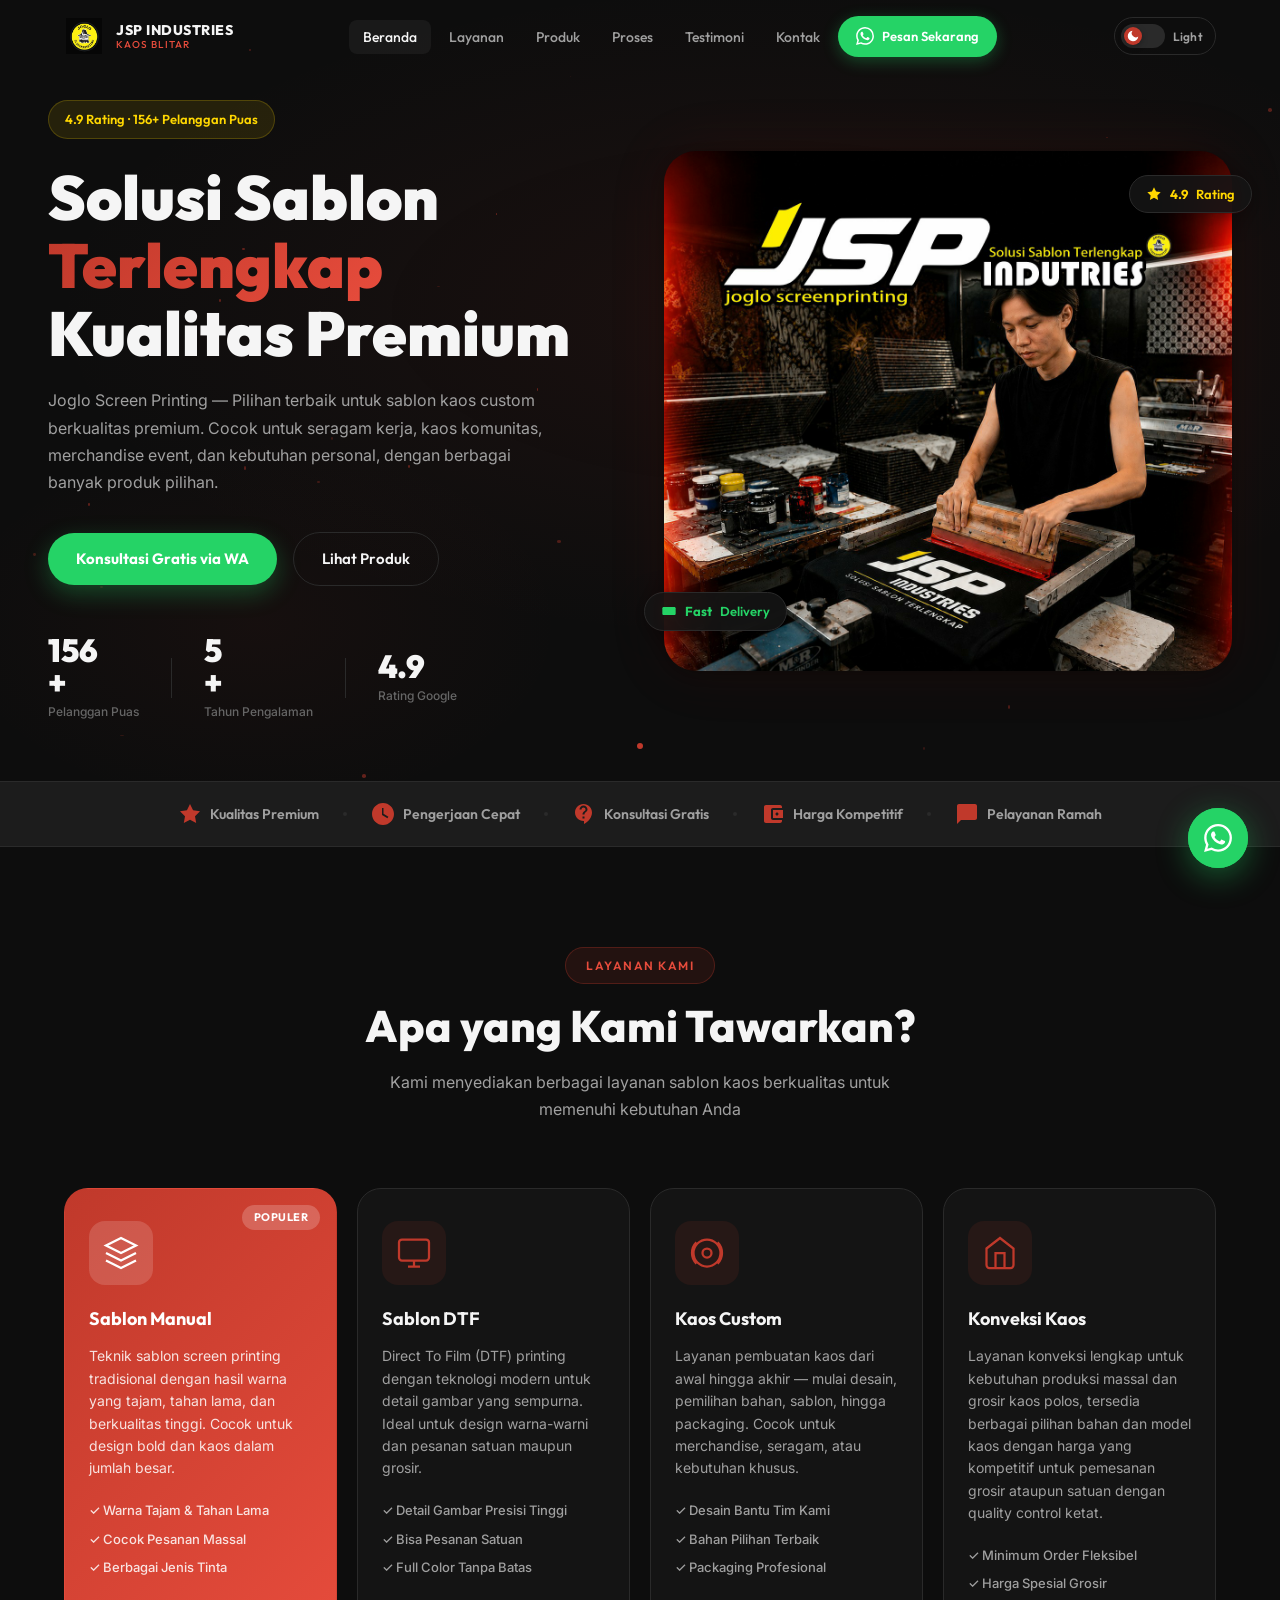
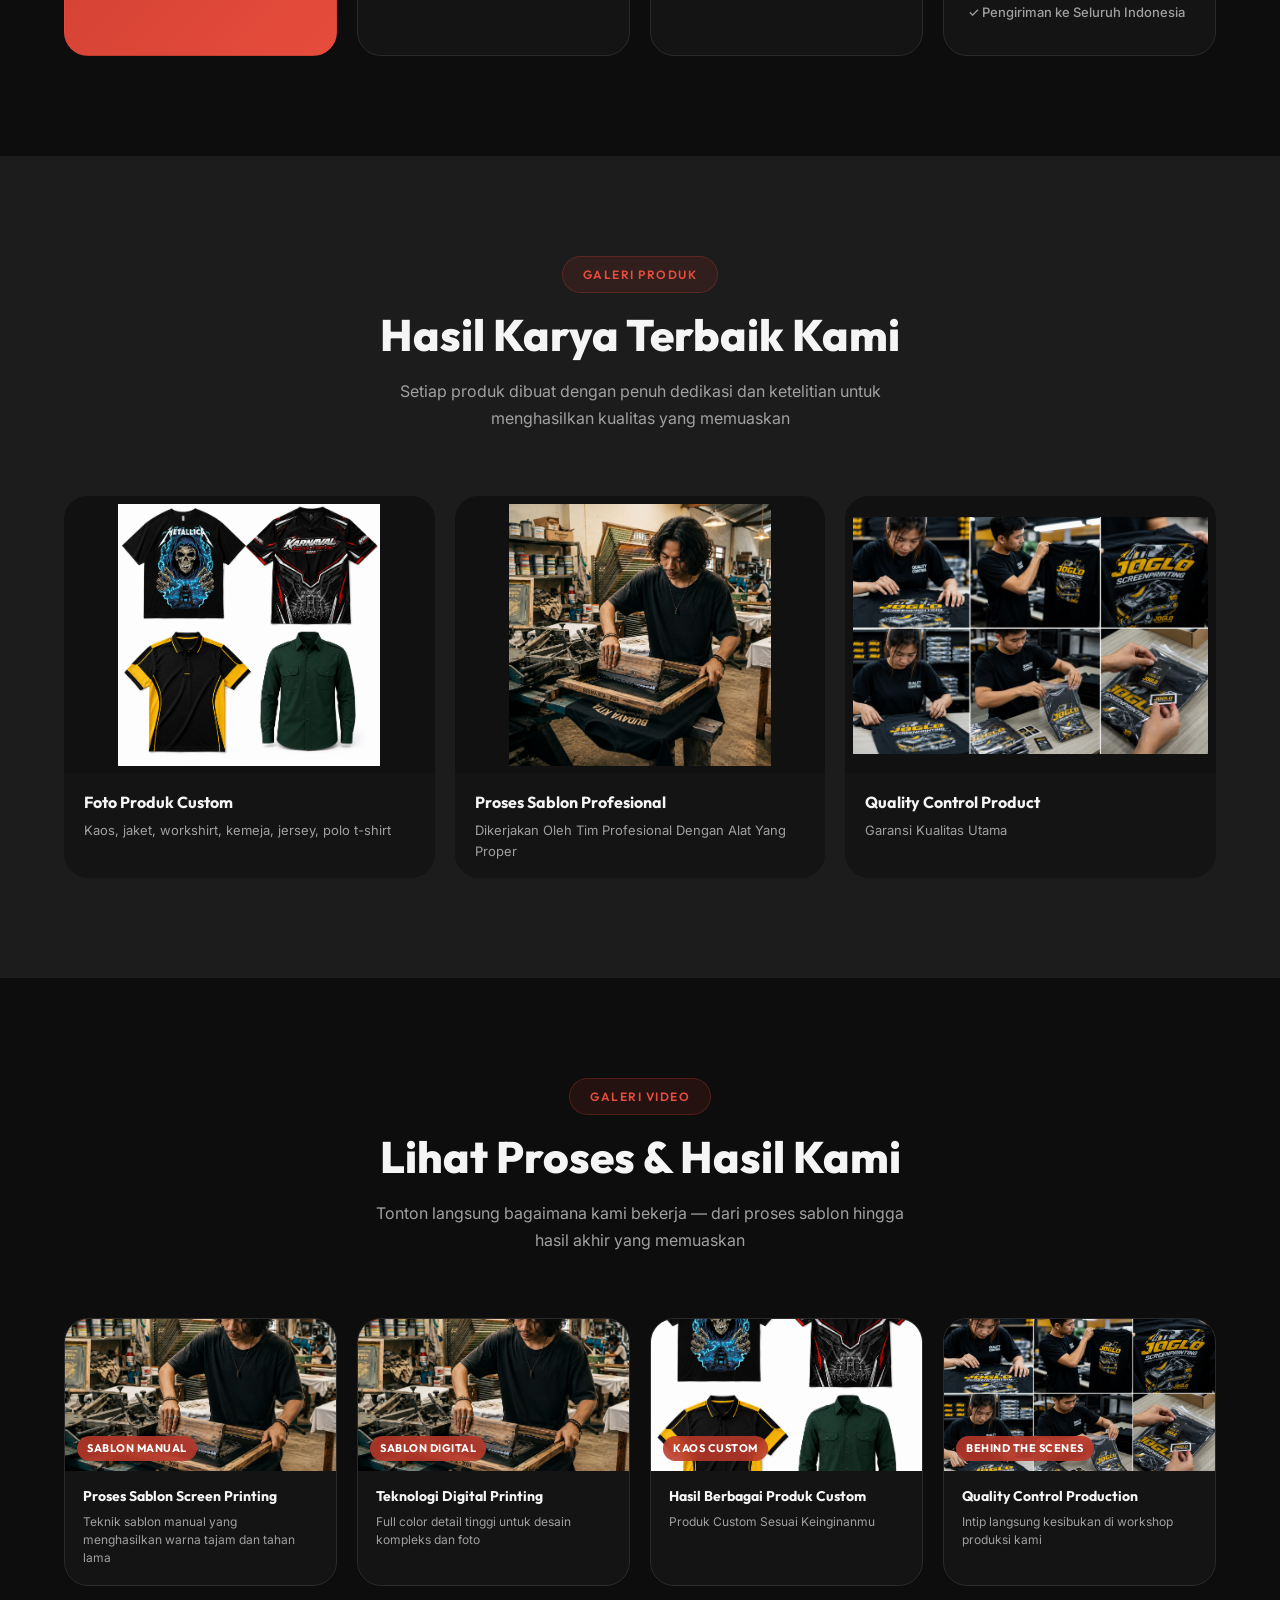
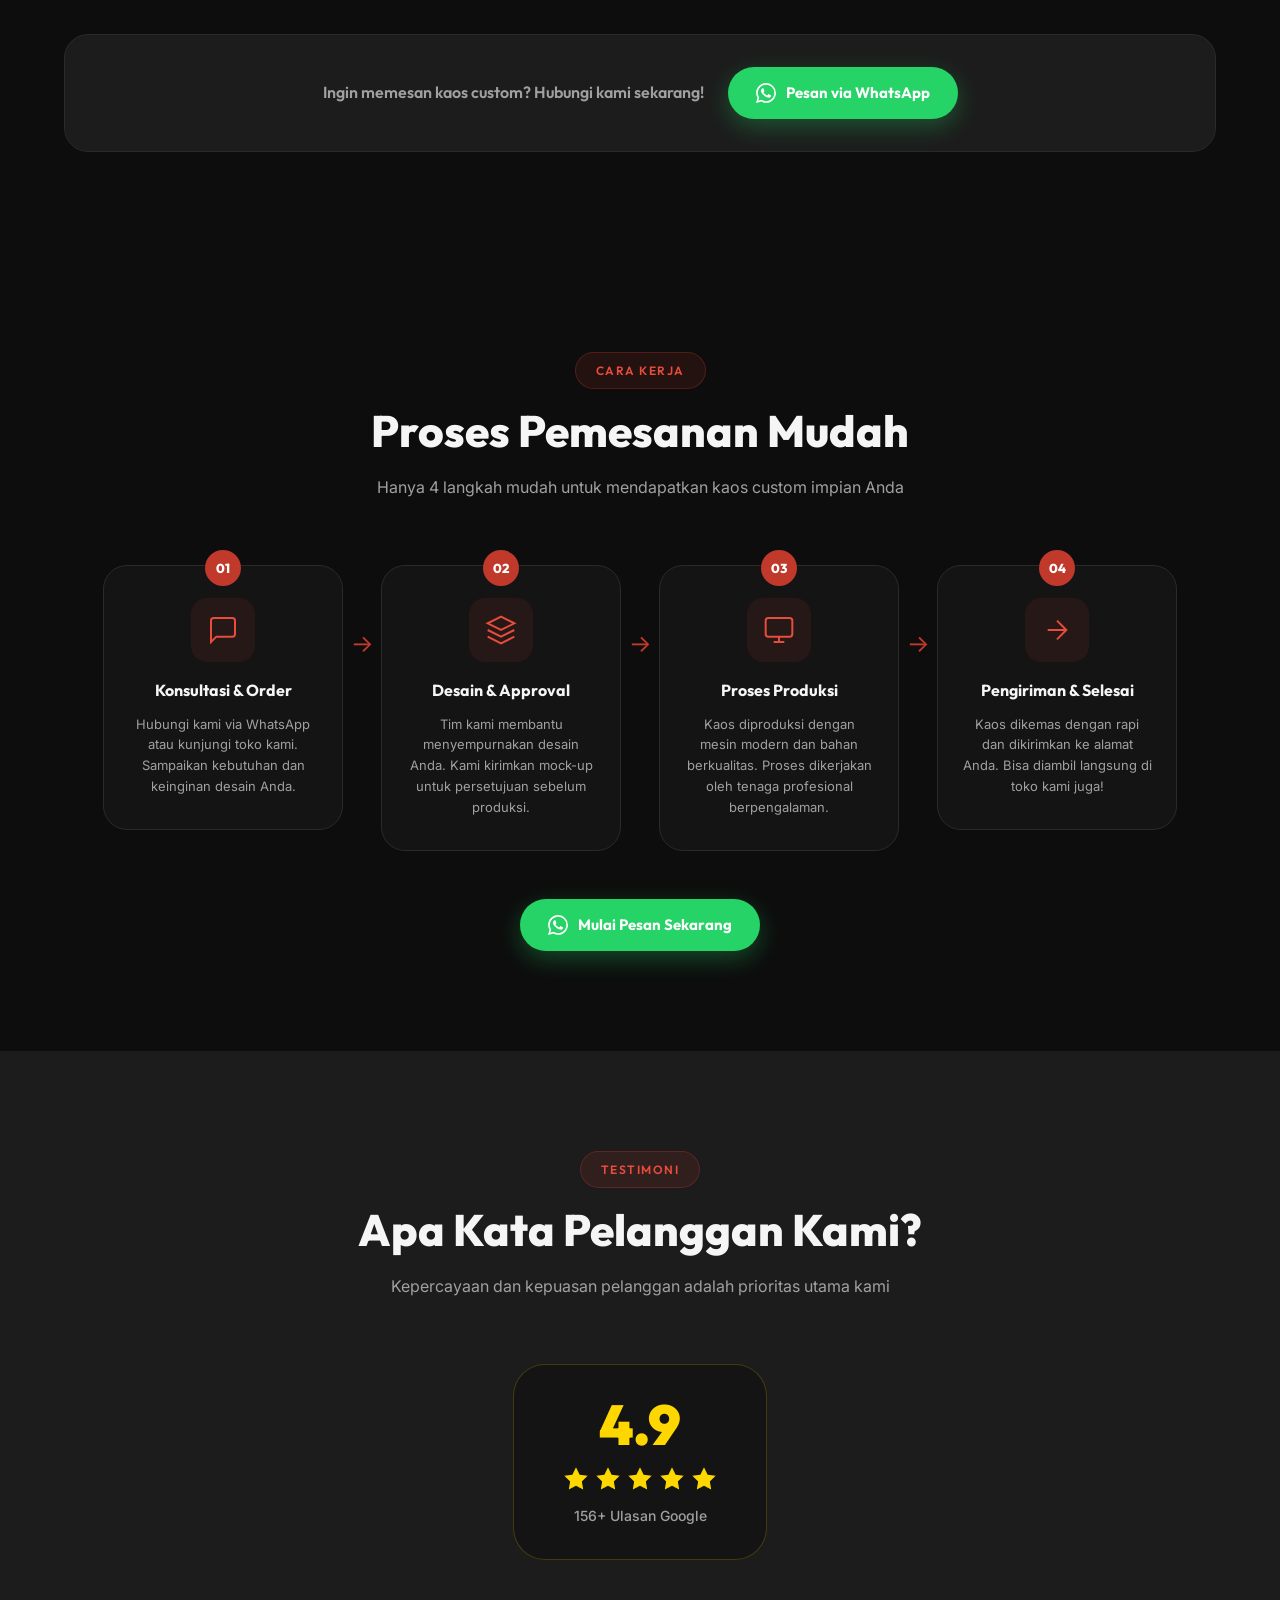
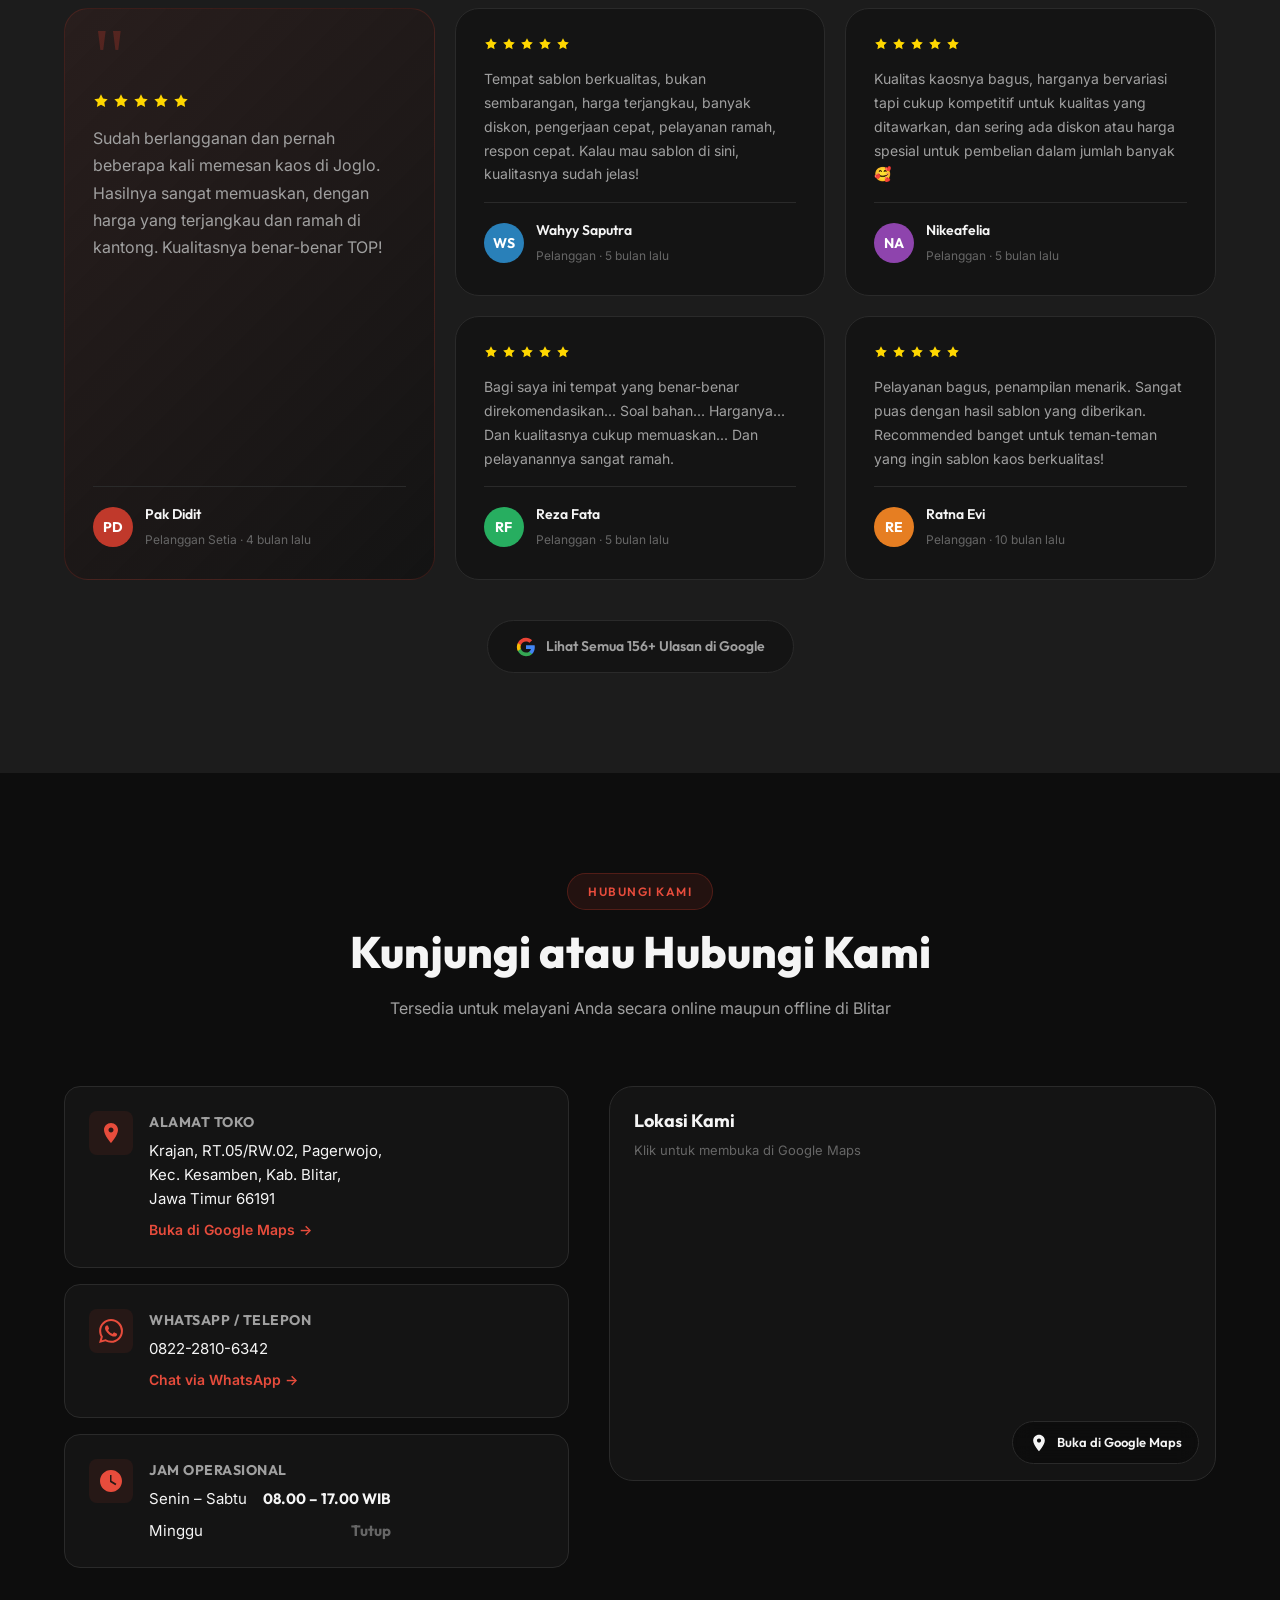
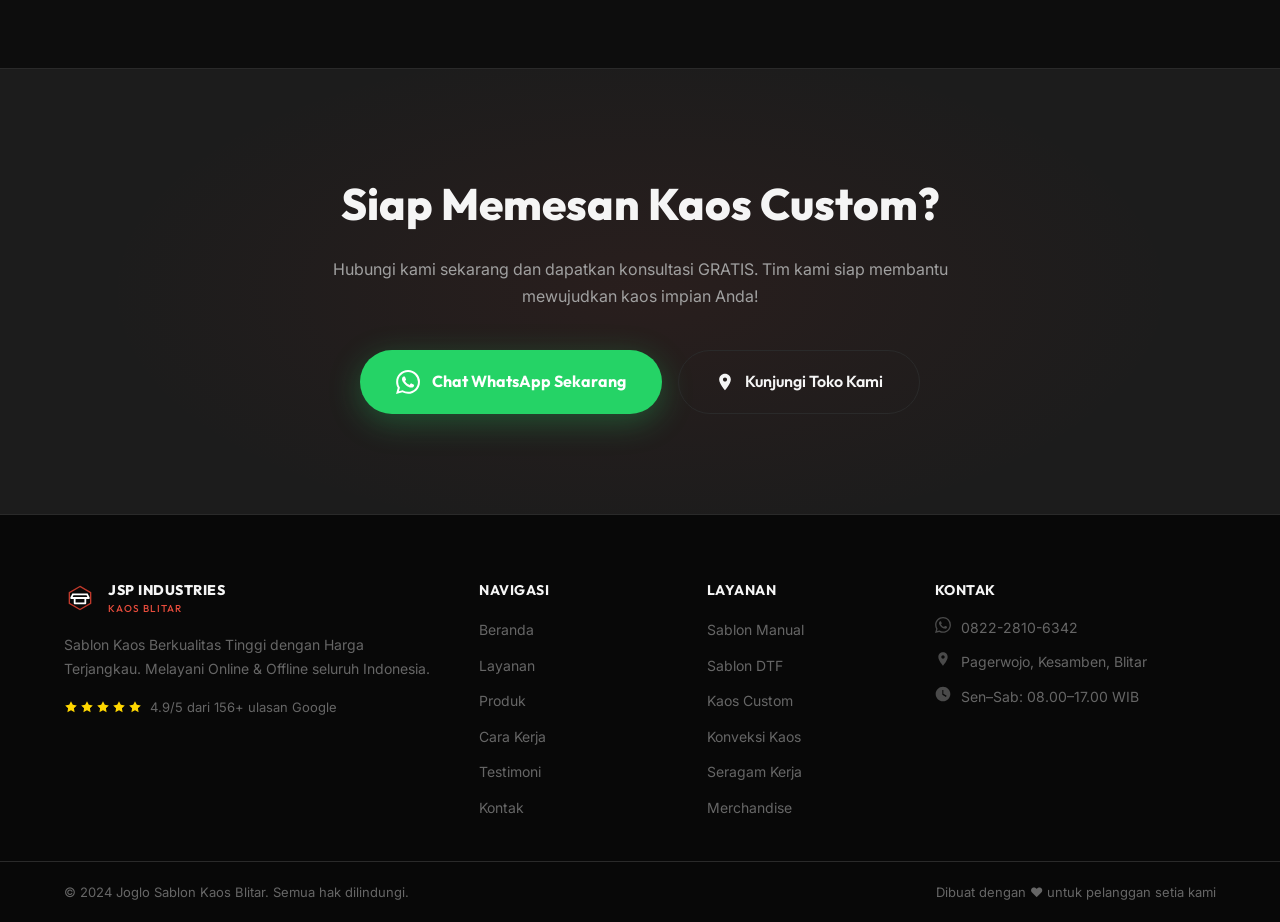
==== index.html @ 5a3a76dc "Add files via upload" ====
<!DOCTYPE html>
<html lang="id">
<head>
  <meta charset="UTF-8" />
  <meta name="viewport" content="width=device-width, initial-scale=1.0" />
  <meta name="description" content="Joglo Sablon Kaos Blitar - Jasa sablon kaos berkualitas tinggi dengan harga terjangkau. Melayani pemesanan online dan offline. Rating 4.9/5 dari 156+ pelanggan puas." />
  <meta name="keywords" content="sablon kaos blitar, kaos custom blitar, sablon blitar, joglo sablon, kaos satuan blitar, sablon murah blitar" />
  <meta property="og:title" content="Joglo Sablon Kaos Blitar - Sablon Berkualitas, Harga Terjangkau" />
  <meta property="og:description" content="Jasa sablon kaos terpercaya di Blitar. Kualitas TOP, harga kompetitif, pengerjaan cepat, pelayanan ramah." />
  <meta property="og:type" content="website" />
  <title>Joglo Sablon Kaos Blitar | Sablon Berkualitas, Harga Terjangkau</title>
  <link rel="preconnect" href="https://fonts.googleapis.com" />
  <link rel="preconnect" href="https://fonts.gstatic.com" crossorigin />
  <link href="https://fonts.googleapis.com/css2?family=Outfit:wght@300;400;500;600;700;800;900&family=Inter:wght@300;400;500;600&display=swap" rel="stylesheet" />
  <link rel="stylesheet" href="style.css" />
  <script>
    // Anti-flash: apply saved theme before render
    (function(){
      var t = localStorage.getItem('joglo-theme') || 'dark';
      document.documentElement.setAttribute('data-theme', t);
    })();
  </script>
</head>
<body>

  <!-- ===== NAVBAR ===== -->
  <nav class="navbar" id="navbar">
    <div class="nav-container">
      <a href="#home" class="nav-logo" id="nav-logo-link">
        <div class="logo-icon">
          <svg width="36" height="36" viewBox="0 0 36 36" fill="none" xmlns="http://www.w3.org/2000/svg">
            <path d="M18 2L32 10V26L18 34L4 26V10L18 2Z" fill="#C0392B" opacity="0.15"/>
            <path d="M18 5L30 12V24L18 31L6 24V12L18 5Z" stroke="#C0392B" stroke-width="1.5" fill="none"/>
            <path d="M10 14H26M10 14L8 18H28L26 14M12 18V24H24V18" stroke="#ffffff" stroke-width="2" stroke-linecap="round" stroke-linejoin="round"/>
          </svg>
        </div>
        <div class="logo-text">
          <span class="logo-main">JOGLO SABLON</span>
          <span class="logo-sub">KAOS BLITAR</span>
        </div>
      </a>

      <ul class="nav-links" id="nav-links">
        <li><a href="#home" class="nav-link active">Beranda</a></li>
        <li><a href="#layanan" class="nav-link">Layanan</a></li>
        <li><a href="#produk" class="nav-link">Produk</a></li>
        <li><a href="#proses" class="nav-link">Proses</a></li>
        <li><a href="#testimoni" class="nav-link">Testimoni</a></li>
        <li><a href="#kontak" class="nav-link">Kontak</a></li>
        <li>
          <a href="https://wa.me/6282228106342?text=Halo%20Joglo%20Sablon,%20saya%20ingin%20memesan%20kaos%20custom" 
             class="btn-wa-nav" 
             target="_blank" 
             rel="noopener"
             id="btn-pesan-nav">
            <svg width="18" height="18" viewBox="0 0 24 24" fill="currentColor"><path d="M17.472 14.382c-.297-.149-1.758-.867-2.03-.967-.273-.099-.471-.148-.67.15-.197.297-.767.966-.94 1.164-.173.199-.347.223-.644.075-.297-.15-1.255-.463-2.39-1.475-.883-.788-1.48-1.761-1.653-2.059-.173-.297-.018-.458.13-.606.134-.133.298-.347.446-.52.149-.174.198-.298.298-.497.099-.198.05-.371-.025-.52-.075-.149-.669-1.612-.916-2.207-.242-.579-.487-.5-.669-.51-.173-.008-.371-.01-.57-.01-.198 0-.52.074-.792.372-.272.297-1.04 1.016-1.04 2.479 0 1.462 1.065 2.875 1.213 3.074.149.198 2.096 3.2 5.077 4.487.709.306 1.262.489 1.694.625.712.227 1.36.195 1.871.118.571-.085 1.758-.719 2.006-1.413.248-.694.248-1.289.173-1.413-.074-.124-.272-.198-.57-.347m-5.421 7.403h-.004a9.87 9.87 0 01-5.031-1.378l-.361-.214-3.741.982.998-3.648-.235-.374a9.86 9.86 0 01-1.51-5.26c.001-5.45 4.436-9.884 9.888-9.884 2.64 0 5.122 1.03 6.988 2.898a9.825 9.825 0 012.893 6.994c-.003 5.45-4.437 9.884-9.885 9.884m8.413-18.297A11.815 11.815 0 0012.05 0C5.495 0 .16 5.335.157 11.892c0 2.096.547 4.142 1.588 5.945L.057 24l6.305-1.654a11.882 11.882 0 005.683 1.448h.005c6.554 0 11.89-5.335 11.893-11.893a11.821 11.821 0 00-3.48-8.413z"/></svg>
            Pesan Sekarang
          </a>
        </li>
      </ul>

      <!-- Theme Toggle -->
      <button class="theme-toggle" id="theme-toggle" aria-label="Toggle theme" title="Ganti tampilan">
        <span class="theme-toggle-track">
          <span class="theme-toggle-thumb">
            <!-- Moon icon (night) -->
            <svg class="icon-moon" width="14" height="14" viewBox="0 0 24 24" fill="currentColor">
              <path d="M21 12.79A9 9 0 1 1 11.21 3 7 7 0 0 0 21 12.79z"/>
            </svg>
            <!-- Sun icon (light) -->
            <svg class="icon-sun" width="14" height="14" viewBox="0 0 24 24" fill="currentColor">
              <circle cx="12" cy="12" r="5"/>
              <line x1="12" y1="1" x2="12" y2="3" stroke="currentColor" stroke-width="2" stroke-linecap="round"/>
              <line x1="12" y1="21" x2="12" y2="23" stroke="currentColor" stroke-width="2" stroke-linecap="round"/>
              <line x1="4.22" y1="4.22" x2="5.64" y2="5.64" stroke="currentColor" stroke-width="2" stroke-linecap="round"/>
              <line x1="18.36" y1="18.36" x2="19.78" y2="19.78" stroke="currentColor" stroke-width="2" stroke-linecap="round"/>
              <line x1="1" y1="12" x2="3" y2="12" stroke="currentColor" stroke-width="2" stroke-linecap="round"/>
              <line x1="21" y1="12" x2="23" y2="12" stroke="currentColor" stroke-width="2" stroke-linecap="round"/>
              <line x1="4.22" y1="19.78" x2="5.64" y2="18.36" stroke="currentColor" stroke-width="2" stroke-linecap="round"/>
              <line x1="18.36" y1="5.64" x2="19.78" y2="4.22" stroke="currentColor" stroke-width="2" stroke-linecap="round"/>
            </svg>
          </span>
        </span>
        <span class="theme-toggle-label" id="theme-label">Light</span>
      </button>

      <button class="hamburger" id="hamburger" aria-label="Toggle menu">
        <span></span><span></span><span></span>
      </button>
    </div>
  </nav>

  <!-- ===== HERO SECTION ===== -->
  <section class="hero" id="home">
    <div class="hero-bg">
      <div class="hero-gradient"></div>
      <div class="hero-particles" id="particles"></div>
    </div>
    <div class="hero-content">
      <div class="hero-badge">
        <svg width="14" height="14" viewBox="0 0 24 24" fill="#FFD700"><path d="M12 2l3.09 6.26L22 9.27l-5 4.87 1.18 6.88L12 17.77l-6.18 3.25L7 14.14 2 9.27l6.91-1.01L12 2z"/></svg>
        4.9 Rating · 156+ Pelanggan Puas
      </div>
      <h1 class="hero-title">
        Sablon Kaos<br/>
        <span class="hero-title-accent">Berkualitas Tinggi</span><br/>
        Harga Terjangkau
      </h1>
      <p class="hero-desc">
        Joglo Sablon Kaos Blitar — Pilihan terbaik untuk sablon kaos custom berkualitas premium. 
        Cocok untuk seragam kerja, kaos komunitas, merchandise event, dan kebutuhan personal.
      </p>
      <div class="hero-cta">
        <a href="https://wa.me/6282228106342?text=Halo%20Joglo%20Sablon,%20saya%20ingin%20konsultasi%20dan%20memesan%20kaos%20custom" 
           class="btn-primary" 
           target="_blank" 
           rel="noopener"
           id="btn-hero-wa">
          <svg width="22" height="22" viewBox="0 0 24 24" fill="currentColor"><path d="M17.472 14.382c-.297-.149-1.758-.867-2.03-.967-.273-.099-.471-.148-.67.15-.197.297-.767.966-.94 1.164-.173.199-.347.223-.644.075-.297-.15-1.255-.463-2.39-1.475-.883-.788-1.48-1.761-1.653-2.059-.173-.297-.018-.458.13-.606.134-.133.298-.347.446-.52.149-.174.198-.298.298-.497.099-.198.05-.371-.025-.52-.075-.149-.669-1.612-.916-2.207-.242-.579-.487-.5-.669-.51-.173-.008-.371-.01-.57-.01-.198 0-.52.074-.792.372-.272.297-1.04 1.016-1.04 2.479 0 1.462 1.065 2.875 1.213 3.074.149.198 2.096 3.2 5.077 4.487.709.306 1.262.489 1.694.625.712.227 1.36.195 1.871.118.571-.085 1.758-.719 2.006-1.413.248-.694.248-1.289.173-1.413-.074-.124-.272-.198-.57-.347m-5.421 7.403h-.004a9.87 9.87 0 01-5.031-1.378l-.361-.214-3.741.982.998-3.648-.235-.374a9.86 9.86 0 01-1.51-5.26c.001-5.45 4.436-9.884 9.888-9.884 2.64 0 5.122 1.03 6.988 2.898a9.825 9.825 0 012.893 6.994c-.003 5.45-4.437 9.884-9.885 9.884m8.413-18.297A11.815 11.815 0 0012.05 0C5.495 0 .16 5.335.157 11.892c0 2.096.547 4.142 1.588 5.945L.057 24l6.305-1.654a11.882 11.882 0 005.683 1.448h.005c6.554 0 11.89-5.335 11.893-11.893a11.821 11.821 0 00-3.48-8.413z"/></svg>
          Konsultasi Gratis via WA
        </a>
        <a href="#produk" class="btn-outline" id="btn-hero-lihat">
          Lihat Produk
          <svg width="18" height="18" viewBox="0 0 24 24" fill="none" stroke="currentColor" stroke-width="2"><path d="M5 12h14M12 5l7 7-7 7"/></svg>
        </a>
      </div>
      <div class="hero-stats">
        <div class="stat-item">
          <span class="stat-number" data-target="156">0</span><span class="stat-number">+</span>
          <span class="stat-label">Pelanggan Puas</span>
        </div>
        <div class="stat-divider"></div>
        <div class="stat-item">
          <span class="stat-number" data-target="5">0</span><span class="stat-number">+</span>
          <span class="stat-label">Tahun Pengalaman</span>
        </div>
        <div class="stat-divider"></div>
        <div class="stat-item">
          <span class="stat-number">4.9</span>
          <span class="stat-label">Rating Google</span>
        </div>
      </div>
    </div>
    <div class="hero-image-wrap">
      <div class="hero-image-glow"></div>
      <img src="images/hero_banner.png" alt="Joglo Sablon Kaos Blitar - Sablon Berkualitas" class="hero-img" loading="eager" />
      <div class="hero-badge-float badge-float-1">
        <svg width="16" height="16" fill="#FFD700" viewBox="0 0 24 24"><path d="M12 2l3.09 6.26L22 9.27l-5 4.87 1.18 6.88L12 17.77l-6.18 3.25L7 14.14 2 9.27l6.91-1.01L12 2z"/></svg>
        <strong>4.9</strong> Rating
      </div>
      <div class="hero-badge-float badge-float-2">
        <svg width="16" height="16" fill="#25D366" viewBox="0 0 24 24"><path d="M20 6H4c-1.1 0-2 .9-2 2v8c0 1.1.9 2 2 2h16c1.1 0 2-.9 2-2V8c0-1.1-.9-2-2-2z"/></svg>
        <strong>Fast</strong> Delivery
      </div>
    </div>
    <div class="hero-scroll-indicator">
      <div class="scroll-dot"></div>
    </div>
  </section>

  <!-- ===== BRAND BAR ===== -->
  <section class="brand-bar">
    <div class="brand-bar-container">
      <div class="brand-bar-item">
        <svg width="24" height="24" viewBox="0 0 24 24" fill="#C0392B"><path d="M12 2l3.09 6.26L22 9.27l-5 4.87 1.18 6.88L12 17.77l-6.18 3.25L7 14.14 2 9.27l6.91-1.01L12 2z"/></svg>
        <span>Kualitas Premium</span>
      </div>
      <div class="brand-bar-dot"></div>
      <div class="brand-bar-item">
        <svg width="24" height="24" viewBox="0 0 24 24" fill="#C0392B"><path d="M12 1C5.925 1 1 5.925 1 12s4.925 11 11 11 11-4.925 11-11S18.075 1 12 1zm.5 5v5.75l4.92 2.92-1 1.66-5.42-3.25V6h1.5z"/></svg>
        <span>Pengerjaan Cepat</span>
      </div>
      <div class="brand-bar-dot"></div>
      <div class="brand-bar-item">
        <svg width="24" height="24" viewBox="0 0 24 24" fill="#C0392B"><path d="M11.5 2C6.81 2 3 5.81 3 10.5S6.81 19 11.5 19h.5v3c4.86-2.34 8-7 8-11.5C20 5.81 16.19 2 11.5 2zm1 14.5h-2v-2h2v2zm0-4h-2c0-3.25 3-3 3-5 0-1.1-.9-2-2-2s-2 .9-2 2h-2c0-2.21 1.79-4 4-4s4 1.79 4 4c0 2.5-3 2.75-3 5z"/></svg>
        <span>Konsultasi Gratis</span>
      </div>
      <div class="brand-bar-dot"></div>
      <div class="brand-bar-item">
        <svg width="24" height="24" viewBox="0 0 24 24" fill="#C0392B"><path d="M21 18v1c0 1.1-.9 2-2 2H5c-1.11 0-2-.9-2-2V5c0-1.1.89-2 2-2h14c1.1 0 2 .9 2 2v1h-9c-1.11 0-2 .9-2 2v8c0 1.1.89 2 2 2h9zm-9-2h10V8H12v8zm4-2.5c-.83 0-1.5-.67-1.5-1.5s.67-1.5 1.5-1.5 1.5.67 1.5 1.5-.67 1.5-1.5 1.5z"/></svg>
        <span>Harga Kompetitif</span>
      </div>
      <div class="brand-bar-dot"></div>
      <div class="brand-bar-item">
        <svg width="24" height="24" viewBox="0 0 24 24" fill="#C0392B"><path d="M20 2H4c-1.1 0-2 .9-2 2v18l4-4h14c1.1 0 2-.9 2-2V4c0-1.1-.9-2-2-2z"/></svg>
        <span>Pelayanan Ramah</span>
      </div>
    </div>
  </section>

  <!-- ===== LAYANAN SECTION ===== -->
  <section class="section layanan" id="layanan">
    <div class="container">
      <div class="section-header">
        <span class="section-badge">Layanan Kami</span>
        <h2 class="section-title">Apa yang Kami Tawarkan?</h2>
        <p class="section-desc">Kami menyediakan berbagai layanan sablon kaos berkualitas untuk memenuhi kebutuhan Anda</p>
      </div>
      <div class="layanan-grid">
        <div class="layanan-card" id="card-sablon-manual">
          <div class="layanan-icon" style="--accent: #C0392B;">
            <svg width="36" height="36" viewBox="0 0 24 24" fill="none" stroke="currentColor" stroke-width="1.5"><path d="M12 2L2 7l10 5 10-5-10-5zM2 17l10 5 10-5M2 12l10 5 10-5"/></svg>
          </div>
          <h3>Sablon Manual</h3>
          <p>Teknik sablon screen printing tradisional dengan hasil warna yang tajam, tahan lama, dan berkualitas tinggi. Cocok untuk design bold dan kaos dalam jumlah besar.</p>
          <ul class="layanan-features">
            <li>✓ Warna Tajam & Tahan Lama</li>
            <li>✓ Cocok Pesanan Massal</li>
            <li>✓ Berbagai Jenis Tinta</li>
          </ul>
        </div>
        <div class="layanan-card featured" id="card-dtf">
          <div class="layanan-badge-popular">Populer</div>
          <div class="layanan-icon" style="--accent: #ffffff;">
            <svg width="36" height="36" viewBox="0 0 24 24" fill="none" stroke="currentColor" stroke-width="1.5"><rect x="2" y="3" width="20" height="14" rx="2"/><path d="M8 21h8M12 17v4"/></svg>
          </div>
          <h3>Sablon DTF</h3>
          <p>Direct To Film (DTF) printing dengan teknologi modern untuk detail gambar yang sempurna. Ideal untuk design warna-warni dan pesanan satuan maupun grosir.</p>
          <ul class="layanan-features">
            <li>✓ Detail Gambar Presisi Tinggi</li>
            <li>✓ Bisa Pesanan Satuan</li>
            <li>✓ Full Color Tanpa Batas</li>
          </ul>
        </div>
        <div class="layanan-card" id="card-custom">
          <div class="layanan-icon" style="--accent: #C0392B;">
            <svg width="36" height="36" viewBox="0 0 24 24" fill="none" stroke="currentColor" stroke-width="1.5"><circle cx="12" cy="12" r="3"/><path d="M19.07 4.93a10 10 0 010 14.14M4.93 19.07a10 10 0 010-14.14M21 12a9 9 0 01-9 9 9 9 0 01-9-9 9 9 0 019-9 9 9 0 019 9z"/></svg>
          </div>
          <h3>Kaos Custom</h3>
          <p>Layanan pembuatan kaos dari awal hingga akhir — mulai desain, pemilihan bahan, sablon, hingga packaging. Cocok untuk merchandise, seragam, atau kebutuhan khusus.</p>
          <ul class="layanan-features">
            <li>✓ Desain Bantu Tim Kami</li>
            <li>✓ Bahan Pilihan Terbaik</li>
            <li>✓ Packaging Profesional</li>
          </ul>
        </div>
        <div class="layanan-card" id="card-konveksi">
          <div class="layanan-icon" style="--accent: #C0392B;">
            <svg width="36" height="36" viewBox="0 0 24 24" fill="none" stroke="currentColor" stroke-width="1.5"><path d="M3 9l9-7 9 7v11a2 2 0 01-2 2H5a2 2 0 01-2-2z"/><polyline points="9,22 9,12 15,12 15,22"/></svg>
          </div>
          <h3>Konveksi Kaos</h3>
          <p>Layanan konveksi lengkap untuk kebutuhan produksi massal. Tersedia berbagai pilihan bahan dan model kaos dengan harga yang kompetitif untuk pemesanan grosir.</p>
          <ul class="layanan-features">
            <li>✓ Minimum Order Fleksibel</li>
            <li>✓ Harga Spesial Grosir</li>
            <li>✓ Pengiriman ke Seluruh Indonesia</li>
          </ul>
        </div>
      </div>
    </div>
  </section>

  <!-- ===== PRODUK SECTION ===== -->
  <section class="section produk" id="produk">
    <div class="container">
      <div class="section-header">
        <span class="section-badge">Galeri Produk</span>
        <h2 class="section-title">Hasil Karya Terbaik Kami</h2>
        <p class="section-desc">Setiap produk dibuat dengan penuh dedikasi dan ketelitian untuk menghasilkan kualitas yang memuaskan</p>
      </div>
      <div class="produk-grid">
        <div class="produk-card large" id="produk-hero">
          <div class="produk-img-wrap">
            <img src="images/product_showcase.png" alt="Koleksi Kaos Sablon Premium" loading="lazy" />
            <div class="produk-overlay">
              <span class="produk-tag">Koleksi Premium</span>
              <a href="https://wa.me/6282228106342?text=Halo,%20saya%20tertarik%20dengan%20koleksi%20kaos%20premium" 
                 class="produk-cta" target="_blank" rel="noopener" id="btn-produk-1">
                Pesan Sekarang
              </a>
            </div>
          </div>
          <div class="produk-info">
            <h3>Kaos Custom Full Color</h3>
            <p>DTF / Sablon Berkualitas</p>
          </div>
        </div>
        <div class="produk-card" id="produk-proses">
          <div class="produk-img-wrap">
            <img src="images/printing_process.png" alt="Proses Sablon Profesional" loading="lazy" />
            <div class="produk-overlay">
              <span class="produk-tag">Workshop</span>
              <a href="https://wa.me/6282228106342?text=Halo,%20saya%20ingin%20konsultasi%20teknik%20sablon" 
                 class="produk-cta" target="_blank" rel="noopener" id="btn-produk-2">
                Konsultasi
              </a>
            </div>
          </div>
          <div class="produk-info">
            <h3>Proses Sablon Profesional</h3>
            <p>Dikerjakan dengan Mesin Modern</p>
          </div>
        </div>
        <div class="produk-card" id="produk-desain">
          <div class="produk-img-wrap">
            <img src="images/custom_tshirt_designs.png" alt="Desain Kaos Custom" loading="lazy" />
            <div class="produk-overlay">
              <span class="produk-tag">Custom Design</span>
              <a href="https://wa.me/6282228106342?text=Halo,%20saya%20ingin%20membuat%20desain%20kaos%20custom" 
                 class="produk-cta" target="_blank" rel="noopener" id="btn-produk-3">
                Buat Desain
              </a>
            </div>
          </div>
          <div class="produk-info">
            <h3>Berbagai Pilihan Desain</h3>
            <p>Sesuai Keinginan Anda</p>
          </div>
        </div>
      </div>
    </div>
  </section>

  <!-- ===== VIDEO GALLERY SECTION ===== -->
  <section class="section video-gallery" id="video-gallery">
    <div class="container">
      <div class="section-header">
        <span class="section-badge">Galeri Video</span>
        <h2 class="section-title">Lihat Proses & Hasil Kami</h2>
        <p class="section-desc">Tonton langsung bagaimana kami bekerja — dari proses sablon hingga hasil akhir yang memuaskan</p>
      </div>

      <div class="video-grid">

        <!-- Video Card 1 -->
        <div class="video-card" id="vid-1" data-video="https://www.youtube.com/embed/fBlvEiSLc9E?si=PEUfXIEQXPT32Rqe&autoplay=1" data-title="Screenprinting JSP | Custom Kaos Satuan">
          <div class="video-thumb-wrap">
            <img src="https://img.youtube.com/vi/fBlvEiSLc9E/maxresdefault.jpg"
                 onerror="this.onerror=null;this.src='https://img.youtube.com/vi/fBlvEiSLc9E/hqdefault.jpg'"
                 alt="Screenprinting JSP Custom Kaos" loading="lazy" class="video-thumb" />
            <div class="video-overlay">
              <div class="play-btn" aria-label="Putar video">
                <svg width="24" height="24" viewBox="0 0 24 24" fill="white"><path d="M8 5v14l11-7z"/></svg>
              </div>
            </div>
            <span class="video-duration">Sablon Manual</span>
          </div>
          <div class="video-info">
            <h4>Proses Sablon Screen Printing</h4>
            <p>Teknik sablon manual yang menghasilkan warna tajam dan tahan lama</p>
          </div>
        </div>

        <!-- Video Card 2 -->
        <div class="video-card" id="vid-2" data-video="https://www.youtube.com/embed/RHlZhRTRRpQ?autoplay=1" data-title="Sablon DTF - Direct To Film Printing">
          <div class="video-thumb-wrap">
            <img src="https://img.youtube.com/vi/RHlZhRTRRpQ/hqdefault.jpg"
                 onerror="this.onerror=null;this.src='images/printing_process.png'"
                 alt="Sablon DTF" loading="lazy" class="video-thumb" />
            <div class="video-overlay">
              <div class="play-btn" aria-label="Putar video">
                <svg width="24" height="24" viewBox="0 0 24 24" fill="white"><path d="M8 5v14l11-7z"/></svg>
              </div>
            </div>
            <span class="video-duration">Sablon DTF</span>
          </div>
          <div class="video-info">
            <h4>Teknologi DTF Printing</h4>
            <p>Full color detail tinggi untuk desain kompleks dan foto</p>
          </div>
        </div>

        <!-- Video Card 3 -->
        <div class="video-card" id="vid-3" data-video="https://www.youtube.com/embed/KpkBCMYH5dY?autoplay=1" data-title="Hasil Sablon Kaos Custom Berkualitas">
          <div class="video-thumb-wrap">
            <img src="https://img.youtube.com/vi/KpkBCMYH5dY/hqdefault.jpg"
                 onerror="this.onerror=null;this.src='images/product_showcase.png'"
                 alt="Hasil Kaos Custom" loading="lazy" class="video-thumb" />
            <div class="video-overlay">
              <div class="play-btn" aria-label="Putar video">
                <svg width="24" height="24" viewBox="0 0 24 24" fill="white"><path d="M8 5v14l11-7z"/></svg>
              </div>
            </div>
            <span class="video-duration">Kaos Custom</span>
          </div>
          <div class="video-info">
            <h4>Hasil Kaos Custom Berkualitas</h4>
            <p>Review hasil akhir sablon premium yang memuaskan pelanggan</p>
          </div>
        </div>

        <!-- Video Card 4 -->
        <div class="video-card" id="vid-4" data-video="https://www.youtube.com/embed/4BJfQ4yHJeI?autoplay=1" data-title="Workshop Sablon Kaos - Behind The Scenes">
          <div class="video-thumb-wrap">
            <img src="https://img.youtube.com/vi/4BJfQ4yHJeI/hqdefault.jpg"
                 onerror="this.onerror=null;this.src='images/custom_tshirt_designs.jpeg'"
                 alt="Behind The Scenes Workshop" loading="lazy" class="video-thumb" />
            <div class="video-overlay">
              <div class="play-btn" aria-label="Putar video">
                <svg width="24" height="24" viewBox="0 0 24 24" fill="white"><path d="M8 5v14l11-7z"/></svg>
              </div>
            </div>
            <span class="video-duration">Behind The Scenes</span>
          </div>
          <div class="video-info">
            <h4>Behind The Scenes Workshop</h4>
            <p>Intip langsung kesibukan di workshop produksi kami</p>
          </div>
        </div>

      </div><!-- end video-grid -->

      <!-- CTA bawah video -->
      <div class="video-cta-wrap">
        <p>Ingin memesan kaos custom? Hubungi kami sekarang!</p>
        <a href="https://wa.me/6282228106342?text=Halo%20Joglo%20Sablon,%20saya%20tertarik%20memesan%20setelah%20melihat%20video%20galeri"
           class="btn-primary" target="_blank" rel="noopener" id="btn-video-wa">
          <svg width="20" height="20" viewBox="0 0 24 24" fill="currentColor"><path d="M17.472 14.382c-.297-.149-1.758-.867-2.03-.967-.273-.099-.471-.148-.67.15-.197.297-.767.966-.94 1.164-.173.199-.347.223-.644.075-.297-.15-1.255-.463-2.39-1.475-.883-.788-1.48-1.761-1.653-2.059-.173-.297-.018-.458.13-.606.134-.133.298-.347.446-.52.149-.174.198-.298.298-.497.099-.198.05-.371-.025-.52-.075-.149-.669-1.612-.916-2.207-.242-.579-.487-.5-.669-.51-.173-.008-.371-.01-.57-.01-.198 0-.52.074-.792.372-.272.297-1.04 1.016-1.04 2.479 0 1.462 1.065 2.875 1.213 3.074.149.198 2.096 3.2 5.077 4.487.709.306 1.262.489 1.694.625.712.227 1.36.195 1.871.118.571-.085 1.758-.719 2.006-1.413.248-.694.248-1.289.173-1.413-.074-.124-.272-.198-.57-.347m-5.421 7.403h-.004a9.87 9.87 0 01-5.031-1.378l-.361-.214-3.741.982.998-3.648-.235-.374a9.86 9.86 0 01-1.51-5.26c.001-5.45 4.436-9.884 9.888-9.884 2.64 0 5.122 1.03 6.988 2.898a9.825 9.825 0 012.893 6.994c-.003 5.45-4.437 9.884-9.885 9.884m8.413-18.297A11.815 11.815 0 0012.05 0C5.495 0 .16 5.335.157 11.892c0 2.096.547 4.142 1.588 5.945L.057 24l6.305-1.654a11.882 11.882 0 005.683 1.448h.005c6.554 0 11.89-5.335 11.893-11.893a11.821 11.821 0 00-3.48-8.413z"/></svg>
          Pesan via WhatsApp
        </a>
      </div>
    </div>
  </section>

  <!-- ===== VIDEO LIGHTBOX MODAL ===== -->
  <div class="video-modal" id="video-modal" role="dialog" aria-modal="true" aria-label="Video Player">
    <div class="video-modal-backdrop" id="video-modal-backdrop"></div>
    <div class="video-modal-content">
      <div class="video-modal-header">
        <span class="video-modal-title" id="video-modal-title">Video</span>
        <button class="video-modal-close" id="video-modal-close" aria-label="Tutup video">
          <svg width="22" height="22" viewBox="0 0 24 24" fill="none" stroke="currentColor" stroke-width="2.5" stroke-linecap="round"><line x1="18" y1="6" x2="6" y2="18"/><line x1="6" y1="6" x2="18" y2="18"/></svg>
        </button>
      </div>
      <div class="video-modal-iframe-wrap">
        <iframe id="video-modal-iframe"
                src=""
                title="Video Player"
                frameborder="0"
                allow="accelerometer; autoplay; clipboard-write; encrypted-media; gyroscope; picture-in-picture; web-share"
                allowfullscreen>
        </iframe>
        <!-- Fallback jika video tidak bisa diembed -->
        <div id="video-modal-fallback" style="display:none;position:absolute;inset:0;background:#111;display:none;align-items:center;justify-content:center;flex-direction:column;gap:20px;">
          <svg width="64" height="64" viewBox="0 0 24 24" fill="#C0392B"><path d="M19.59 6.69a4.83 4.83 0 01-3.77-4.25V2h-3.45v13.67a2.89 2.89 0 01-2.88 2.5 2.89 2.89 0 01-2.89-2.89 2.89 2.89 0 012.89-2.89c.28 0 .54.04.79.1V9.01a6.33 6.33 0 00-.79-.05 6.34 6.34 0 00-6.34 6.34 6.34 6.34 0 006.34 6.34 6.34 6.34 0 006.33-6.34V8.69a8.28 8.28 0 004.84 1.56V6.8a4.85 4.85 0 01-1.07-.11z"/></svg>
          <p style="color:#ccc;font-size:15px;text-align:center;padding:0 24px;">Video tidak dapat diputar di sini karena pembatasan dari YouTube.</p>
          <a id="video-modal-yt-link" href="#" target="_blank" rel="noopener"
             style="display:inline-flex;align-items:center;gap:10px;background:#FF0000;color:#fff;padding:14px 28px;border-radius:50px;font-weight:700;font-size:15px;text-decoration:none;">
            <svg width="22" height="22" viewBox="0 0 24 24" fill="white"><path d="M10 15l5.19-3L10 9v6m11.56-7.83c.13.47.22 1.1.28 1.9.07.8.1 1.49.1 2.09L22 12c0 2.19-.16 3.8-.44 4.83-.25.9-.83 1.48-1.73 1.73-.47.13-1.33.22-2.65.28-1.3.07-2.49.1-3.59.1L12 19c-4.19 0-6.8-.16-7.83-.44-.9-.25-1.48-.83-1.73-1.73-.13-.47-.22-1.1-.28-1.9-.07-.8-.1-1.49-.1-2.09L2 12c0-2.19.16-3.8.44-4.83.25-.9.83-1.48 1.73-1.73.47-.13 1.33-.22 2.65-.28 1.3-.07 2.49-.1 3.59-.1L12 5c4.19 0 6.8.16 7.83.44.9.25 1.48.83 1.73 1.73z"/></svg>
            Tonton di YouTube
          </a>
        </div>
      </div>
    </div>
  </div>

  <!-- ===== PROSES SECTION ===== -->
  <section class="section proses" id="proses">
    <div class="container">
      <div class="section-header">
        <span class="section-badge">Cara Kerja</span>
        <h2 class="section-title">Proses Pemesanan Mudah</h2>
        <p class="section-desc">Hanya 4 langkah mudah untuk mendapatkan kaos custom impian Anda</p>
      </div>
      <div class="proses-flow">
        <div class="proses-step" id="step-1">
          <div class="step-number">01</div>
          <div class="step-icon">
            <svg width="32" height="32" viewBox="0 0 24 24" fill="none" stroke="currentColor" stroke-width="1.5"><path d="M21 15a2 2 0 01-2 2H7l-4 4V5a2 2 0 012-2h14a2 2 0 012 2z"/></svg>
          </div>
          <h3>Konsultasi & Order</h3>
          <p>Hubungi kami via WhatsApp atau kunjungi toko kami. Sampaikan kebutuhan dan keinginan desain Anda.</p>
        </div>
        <div class="proses-arrow">→</div>
        <div class="proses-step" id="step-2">
          <div class="step-number">02</div>
          <div class="step-icon">
            <svg width="32" height="32" viewBox="0 0 24 24" fill="none" stroke="currentColor" stroke-width="1.5"><path d="M12 2L2 7l10 5 10-5-10-5zM2 17l10 5 10-5M2 12l10 5 10-5"/></svg>
          </div>
          <h3>Desain & Approval</h3>
          <p>Tim kami membantu menyempurnakan desain Anda. Kami kirimkan mock-up untuk persetujuan sebelum produksi.</p>
        </div>
        <div class="proses-arrow">→</div>
        <div class="proses-step" id="step-3">
          <div class="step-number">03</div>
          <div class="step-icon">
            <svg width="32" height="32" viewBox="0 0 24 24" fill="none" stroke="currentColor" stroke-width="1.5"><rect x="2" y="3" width="20" height="14" rx="2"/><path d="M8 21h8M12 17v4"/></svg>
          </div>
          <h3>Proses Produksi</h3>
          <p>Kaos diproduksi dengan mesin modern dan bahan berkualitas. Proses dikerjakan oleh tenaga profesional berpengalaman.</p>
        </div>
        <div class="proses-arrow">→</div>
        <div class="proses-step" id="step-4">
          <div class="step-number">04</div>
          <div class="step-icon">
            <svg width="32" height="32" viewBox="0 0 24 24" fill="none" stroke="currentColor" stroke-width="1.5"><path d="M5 12h14M12 5l7 7-7 7"/></svg>
          </div>
          <h3>Pengiriman & Selesai</h3>
          <p>Kaos dikemas dengan rapi dan dikirimkan ke alamat Anda. Bisa diambil langsung di toko kami juga!</p>
        </div>
      </div>
      <div class="proses-cta-wrap">
        <a href="https://wa.me/6282228106342?text=Halo%20Joglo%20Sablon,%20saya%20ingin%20memulai%20proses%20pemesanan%20kaos%20custom" 
           class="btn-primary" target="_blank" rel="noopener" id="btn-proses-wa">
          <svg width="20" height="20" viewBox="0 0 24 24" fill="currentColor"><path d="M17.472 14.382c-.297-.149-1.758-.867-2.03-.967-.273-.099-.471-.148-.67.15-.197.297-.767.966-.94 1.164-.173.199-.347.223-.644.075-.297-.15-1.255-.463-2.39-1.475-.883-.788-1.48-1.761-1.653-2.059-.173-.297-.018-.458.13-.606.134-.133.298-.347.446-.52.149-.174.198-.298.298-.497.099-.198.05-.371-.025-.52-.075-.149-.669-1.612-.916-2.207-.242-.579-.487-.5-.669-.51-.173-.008-.371-.01-.57-.01-.198 0-.52.074-.792.372-.272.297-1.04 1.016-1.04 2.479 0 1.462 1.065 2.875 1.213 3.074.149.198 2.096 3.2 5.077 4.487.709.306 1.262.489 1.694.625.712.227 1.36.195 1.871.118.571-.085 1.758-.719 2.006-1.413.248-.694.248-1.289.173-1.413-.074-.124-.272-.198-.57-.347m-5.421 7.403h-.004a9.87 9.87 0 01-5.031-1.378l-.361-.214-3.741.982.998-3.648-.235-.374a9.86 9.86 0 01-1.51-5.26c.001-5.45 4.436-9.884 9.888-9.884 2.64 0 5.122 1.03 6.988 2.898a9.825 9.825 0 012.893 6.994c-.003 5.45-4.437 9.884-9.885 9.884m8.413-18.297A11.815 11.815 0 0012.05 0C5.495 0 .16 5.335.157 11.892c0 2.096.547 4.142 1.588 5.945L.057 24l6.305-1.654a11.882 11.882 0 005.683 1.448h.005c6.554 0 11.89-5.335 11.893-11.893a11.821 11.821 0 00-3.48-8.413z"/></svg>
          Mulai Pesan Sekarang
        </a>
      </div>
    </div>
  </section>

  <!-- ===== TESTIMONI SECTION ===== -->
  <section class="section testimoni" id="testimoni">
    <div class="container">
      <div class="section-header">
        <span class="section-badge">Testimoni</span>
        <h2 class="section-title">Apa Kata Pelanggan Kami?</h2>
        <p class="section-desc">Kepercayaan dan kepuasan pelanggan adalah prioritas utama kami</p>
      </div>

      <div class="rating-overview">
        <div class="rating-big">
          <span class="rating-number">4.9</span>
          <div class="rating-stars">
            <svg width="28" height="28" fill="#FFD700" viewBox="0 0 24 24"><path d="M12 2l3.09 6.26L22 9.27l-5 4.87 1.18 6.88L12 17.77l-6.18 3.25L7 14.14 2 9.27l6.91-1.01L12 2z"/></svg>
            <svg width="28" height="28" fill="#FFD700" viewBox="0 0 24 24"><path d="M12 2l3.09 6.26L22 9.27l-5 4.87 1.18 6.88L12 17.77l-6.18 3.25L7 14.14 2 9.27l6.91-1.01L12 2z"/></svg>
            <svg width="28" height="28" fill="#FFD700" viewBox="0 0 24 24"><path d="M12 2l3.09 6.26L22 9.27l-5 4.87 1.18 6.88L12 17.77l-6.18 3.25L7 14.14 2 9.27l6.91-1.01L12 2z"/></svg>
            <svg width="28" height="28" fill="#FFD700" viewBox="0 0 24 24"><path d="M12 2l3.09 6.26L22 9.27l-5 4.87 1.18 6.88L12 17.77l-6.18 3.25L7 14.14 2 9.27l6.91-1.01L12 2z"/></svg>
            <svg width="28" height="28" fill="#FFD700" viewBox="0 0 24 24"><path d="M12 2l3.09 6.26L22 9.27l-5 4.87 1.18 6.88L12 17.77l-6.18 3.25L7 14.14 2 9.27l6.91-1.01L12 2z"/></svg>
          </div>
          <span class="rating-count">156+ Ulasan Google</span>
        </div>
      </div>

      <div class="testimoni-grid">
        <div class="testi-card featured-testi" id="testi-1">
          <div class="testi-quote">"</div>
          <div class="testi-stars">
            <svg width="16" height="16" fill="#FFD700" viewBox="0 0 24 24"><path d="M12 2l3.09 6.26L22 9.27l-5 4.87 1.18 6.88L12 17.77l-6.18 3.25L7 14.14 2 9.27l6.91-1.01L12 2z"/></svg>
            <svg width="16" height="16" fill="#FFD700" viewBox="0 0 24 24"><path d="M12 2l3.09 6.26L22 9.27l-5 4.87 1.18 6.88L12 17.77l-6.18 3.25L7 14.14 2 9.27l6.91-1.01L12 2z"/></svg>
            <svg width="16" height="16" fill="#FFD700" viewBox="0 0 24 24"><path d="M12 2l3.09 6.26L22 9.27l-5 4.87 1.18 6.88L12 17.77l-6.18 3.25L7 14.14 2 9.27l6.91-1.01L12 2z"/></svg>
            <svg width="16" height="16" fill="#FFD700" viewBox="0 0 24 24"><path d="M12 2l3.09 6.26L22 9.27l-5 4.87 1.18 6.88L12 17.77l-6.18 3.25L7 14.14 2 9.27l6.91-1.01L12 2z"/></svg>
            <svg width="16" height="16" fill="#FFD700" viewBox="0 0 24 24"><path d="M12 2l3.09 6.26L22 9.27l-5 4.87 1.18 6.88L12 17.77l-6.18 3.25L7 14.14 2 9.27l6.91-1.01L12 2z"/></svg>
          </div>
          <p class="testi-text">Sudah berlangganan dan pernah beberapa kali memesan kaos di Joglo. Hasilnya sangat memuaskan, dengan harga yang terjangkau dan ramah di kantong. Kualitasnya benar-benar TOP!</p>
          <div class="testi-author">
            <div class="testi-avatar">PD</div>
            <div class="testi-info">
              <strong>Pak Didit</strong>
              <span>Pelanggan Setia · 4 bulan lalu</span>
            </div>
          </div>
        </div>

        <div class="testi-card" id="testi-2">
          <div class="testi-stars">
            <svg width="14" height="14" fill="#FFD700" viewBox="0 0 24 24"><path d="M12 2l3.09 6.26L22 9.27l-5 4.87 1.18 6.88L12 17.77l-6.18 3.25L7 14.14 2 9.27l6.91-1.01L12 2z"/></svg>
            <svg width="14" height="14" fill="#FFD700" viewBox="0 0 24 24"><path d="M12 2l3.09 6.26L22 9.27l-5 4.87 1.18 6.88L12 17.77l-6.18 3.25L7 14.14 2 9.27l6.91-1.01L12 2z"/></svg>
            <svg width="14" height="14" fill="#FFD700" viewBox="0 0 24 24"><path d="M12 2l3.09 6.26L22 9.27l-5 4.87 1.18 6.88L12 17.77l-6.18 3.25L7 14.14 2 9.27l6.91-1.01L12 2z"/></svg>
            <svg width="14" height="14" fill="#FFD700" viewBox="0 0 24 24"><path d="M12 2l3.09 6.26L22 9.27l-5 4.87 1.18 6.88L12 17.77l-6.18 3.25L7 14.14 2 9.27l6.91-1.01L12 2z"/></svg>
            <svg width="14" height="14" fill="#FFD700" viewBox="0 0 24 24"><path d="M12 2l3.09 6.26L22 9.27l-5 4.87 1.18 6.88L12 17.77l-6.18 3.25L7 14.14 2 9.27l6.91-1.01L12 2z"/></svg>
          </div>
          <p class="testi-text">Tempat sablon berkualitas, bukan sembarangan, harga terjangkau, banyak diskon, pengerjaan cepat, pelayanan ramah, respon cepat. Kalau mau sablon di sini, kualitasnya sudah jelas!</p>
          <div class="testi-author">
            <div class="testi-avatar" style="background: #2980b9;">WS</div>
            <div class="testi-info">
              <strong>Wahyy Saputra</strong>
              <span>Pelanggan · 5 bulan lalu</span>
            </div>
          </div>
        </div>

        <div class="testi-card" id="testi-3">
          <div class="testi-stars">
            <svg width="14" height="14" fill="#FFD700" viewBox="0 0 24 24"><path d="M12 2l3.09 6.26L22 9.27l-5 4.87 1.18 6.88L12 17.77l-6.18 3.25L7 14.14 2 9.27l6.91-1.01L12 2z"/></svg>
            <svg width="14" height="14" fill="#FFD700" viewBox="0 0 24 24"><path d="M12 2l3.09 6.26L22 9.27l-5 4.87 1.18 6.88L12 17.77l-6.18 3.25L7 14.14 2 9.27l6.91-1.01L12 2z"/></svg>
            <svg width="14" height="14" fill="#FFD700" viewBox="0 0 24 24"><path d="M12 2l3.09 6.26L22 9.27l-5 4.87 1.18 6.88L12 17.77l-6.18 3.25L7 14.14 2 9.27l6.91-1.01L12 2z"/></svg>
            <svg width="14" height="14" fill="#FFD700" viewBox="0 0 24 24"><path d="M12 2l3.09 6.26L22 9.27l-5 4.87 1.18 6.88L12 17.77l-6.18 3.25L7 14.14 2 9.27l6.91-1.01L12 2z"/></svg>
            <svg width="14" height="14" fill="#FFD700" viewBox="0 0 24 24"><path d="M12 2l3.09 6.26L22 9.27l-5 4.87 1.18 6.88L12 17.77l-6.18 3.25L7 14.14 2 9.27l6.91-1.01L12 2z"/></svg>
          </div>
          <p class="testi-text">Kualitas kaosnya bagus, harganya bervariasi tapi cukup kompetitif untuk kualitas yang ditawarkan, dan sering ada diskon atau harga spesial untuk pembelian dalam jumlah banyak 🥰</p>
          <div class="testi-author">
            <div class="testi-avatar" style="background: #8e44ad;">NA</div>
            <div class="testi-info">
              <strong>Nikeafelia</strong>
              <span>Pelanggan · 5 bulan lalu</span>
            </div>
          </div>
        </div>

        <div class="testi-card" id="testi-4">
          <div class="testi-stars">
            <svg width="14" height="14" fill="#FFD700" viewBox="0 0 24 24"><path d="M12 2l3.09 6.26L22 9.27l-5 4.87 1.18 6.88L12 17.77l-6.18 3.25L7 14.14 2 9.27l6.91-1.01L12 2z"/></svg>
            <svg width="14" height="14" fill="#FFD700" viewBox="0 0 24 24"><path d="M12 2l3.09 6.26L22 9.27l-5 4.87 1.18 6.88L12 17.77l-6.18 3.25L7 14.14 2 9.27l6.91-1.01L12 2z"/></svg>
            <svg width="14" height="14" fill="#FFD700" viewBox="0 0 24 24"><path d="M12 2l3.09 6.26L22 9.27l-5 4.87 1.18 6.88L12 17.77l-6.18 3.25L7 14.14 2 9.27l6.91-1.01L12 2z"/></svg>
            <svg width="14" height="14" fill="#FFD700" viewBox="0 0 24 24"><path d="M12 2l3.09 6.26L22 9.27l-5 4.87 1.18 6.88L12 17.77l-6.18 3.25L7 14.14 2 9.27l6.91-1.01L12 2z"/></svg>
            <svg width="14" height="14" fill="#FFD700" viewBox="0 0 24 24"><path d="M12 2l3.09 6.26L22 9.27l-5 4.87 1.18 6.88L12 17.77l-6.18 3.25L7 14.14 2 9.27l6.91-1.01L12 2z"/></svg>
          </div>
          <p class="testi-text">Bagi saya ini tempat yang benar-benar direkomendasikan... Soal bahan... Harganya... Dan kualitasnya cukup memuaskan... Dan pelayanannya sangat ramah.</p>
          <div class="testi-author">
            <div class="testi-avatar" style="background: #27ae60;">RF</div>
            <div class="testi-info">
              <strong>Reza Fata</strong>
              <span>Pelanggan · 5 bulan lalu</span>
            </div>
          </div>
        </div>

        <div class="testi-card" id="testi-5">
          <div class="testi-stars">
            <svg width="14" height="14" fill="#FFD700" viewBox="0 0 24 24"><path d="M12 2l3.09 6.26L22 9.27l-5 4.87 1.18 6.88L12 17.77l-6.18 3.25L7 14.14 2 9.27l6.91-1.01L12 2z"/></svg>
            <svg width="14" height="14" fill="#FFD700" viewBox="0 0 24 24"><path d="M12 2l3.09 6.26L22 9.27l-5 4.87 1.18 6.88L12 17.77l-6.18 3.25L7 14.14 2 9.27l6.91-1.01L12 2z"/></svg>
            <svg width="14" height="14" fill="#FFD700" viewBox="0 0 24 24"><path d="M12 2l3.09 6.26L22 9.27l-5 4.87 1.18 6.88L12 17.77l-6.18 3.25L7 14.14 2 9.27l6.91-1.01L12 2z"/></svg>
            <svg width="14" height="14" fill="#FFD700" viewBox="0 0 24 24"><path d="M12 2l3.09 6.26L22 9.27l-5 4.87 1.18 6.88L12 17.77l-6.18 3.25L7 14.14 2 9.27l6.91-1.01L12 2z"/></svg>
            <svg width="14" height="14" fill="#FFD700" viewBox="0 0 24 24"><path d="M12 2l3.09 6.26L22 9.27l-5 4.87 1.18 6.88L12 17.77l-6.18 3.25L7 14.14 2 9.27l6.91-1.01L12 2z"/></svg>
          </div>
          <p class="testi-text">Pelayanan bagus, penampilan menarik. Sangat puas dengan hasil sablon yang diberikan. Recommended banget untuk teman-teman yang ingin sablon kaos berkualitas!</p>
          <div class="testi-author">
            <div class="testi-avatar" style="background: #e67e22;">RE</div>
            <div class="testi-info">
              <strong>Ratna Evi</strong>
              <span>Pelanggan · 10 bulan lalu</span>
            </div>
          </div>
        </div>
      </div>

      <div class="testi-google-link">
        <a href="https://maps.app.goo.gl/FSXDZz4GfMKWVBzt6" target="_blank" rel="noopener" id="btn-google-reviews">
          <svg width="20" height="20" viewBox="0 0 24 24"><path d="M22.56 12.25c0-.78-.07-1.53-.2-2.25H12v4.26h5.92c-.26 1.37-1.04 2.53-2.21 3.31v2.77h3.57c2.08-1.92 3.28-4.74 3.28-8.09z" fill="#4285F4"/><path d="M12 23c2.97 0 5.46-.98 7.28-2.66l-3.57-2.77c-.98.66-2.23 1.06-3.71 1.06-2.86 0-5.29-1.93-6.16-4.53H2.18v2.84C3.99 20.53 7.7 23 12 23z" fill="#34A853"/><path d="M5.84 14.09c-.22-.66-.35-1.36-.35-2.09s.13-1.43.35-2.09V7.07H2.18C1.43 8.55 1 10.22 1 12s.43 3.45 1.18 4.93l2.85-2.22.81-.62z" fill="#FBBC05"/><path d="M12 5.38c1.62 0 3.06.56 4.21 1.64l3.15-3.15C17.45 2.09 14.97 1 12 1 7.7 1 3.99 3.47 2.18 7.07l3.66 2.84c.87-2.6 3.3-4.53 6.16-4.53z" fill="#EA4335"/></svg>
          Lihat Semua 156+ Ulasan di Google
        </a>
      </div>
    </div>
  </section>

  <!-- ===== KONTAK SECTION ===== -->
  <section class="section kontak" id="kontak">
    <div class="container">
      <div class="section-header">
        <span class="section-badge">Hubungi Kami</span>
        <h2 class="section-title">Kunjungi atau Hubungi Kami</h2>
        <p class="section-desc">Tersedia untuk melayani Anda secara online maupun offline di Blitar</p>
      </div>
      <div class="kontak-layout">
        <div class="kontak-info">
          <div class="kontak-card" id="kontak-alamat">
            <div class="kontak-icon">
              <svg width="24" height="24" viewBox="0 0 24 24" fill="currentColor"><path d="M12 2C8.13 2 5 5.13 5 9c0 5.25 7 13 7 13s7-7.75 7-13c0-3.87-3.13-7-7-7zm0 9.5c-1.38 0-2.5-1.12-2.5-2.5s1.12-2.5 2.5-2.5 2.5 1.12 2.5 2.5-1.12 2.5-2.5 2.5z"/></svg>
            </div>
            <div>
              <h4>Alamat Toko</h4>
              <p>Krajan, RT.05/RW.02, Pagerwojo,<br/>Kec. Kesamben, Kab. Blitar,<br/>Jawa Timur 66191</p>
              <a href="https://maps.app.goo.gl/FSXDZz4GfMKWVBzt6" target="_blank" rel="noopener" class="kontak-link" id="btn-maps">
                Buka di Google Maps →
              </a>
            </div>
          </div>
          <div class="kontak-card" id="kontak-phone">
            <div class="kontak-icon">
              <svg width="24" height="24" viewBox="0 0 24 24" fill="currentColor"><path d="M17.472 14.382c-.297-.149-1.758-.867-2.03-.967-.273-.099-.471-.148-.67.15-.197.297-.767.966-.94 1.164-.173.199-.347.223-.644.075-.297-.15-1.255-.463-2.39-1.475-.883-.788-1.48-1.761-1.653-2.059-.173-.297-.018-.458.13-.606.134-.133.298-.347.446-.52.149-.174.198-.298.298-.497.099-.198.05-.371-.025-.52-.075-.149-.669-1.612-.916-2.207-.242-.579-.487-.5-.669-.51-.173-.008-.371-.01-.57-.01-.198 0-.52.074-.792.372-.272.297-1.04 1.016-1.04 2.479 0 1.462 1.065 2.875 1.213 3.074.149.198 2.096 3.2 5.077 4.487.709.306 1.262.489 1.694.625.712.227 1.36.195 1.871.118.571-.085 1.758-.719 2.006-1.413.248-.694.248-1.289.173-1.413-.074-.124-.272-.198-.57-.347m-5.421 7.403h-.004a9.87 9.87 0 01-5.031-1.378l-.361-.214-3.741.982.998-3.648-.235-.374a9.86 9.86 0 01-1.51-5.26c.001-5.45 4.436-9.884 9.888-9.884 2.64 0 5.122 1.03 6.988 2.898a9.825 9.825 0 012.893 6.994c-.003 5.45-4.437 9.884-9.885 9.884m8.413-18.297A11.815 11.815 0 0012.05 0C5.495 0 .16 5.335.157 11.892c0 2.096.547 4.142 1.588 5.945L.057 24l6.305-1.654a11.882 11.882 0 005.683 1.448h.005c6.554 0 11.89-5.335 11.893-11.893a11.821 11.821 0 00-3.48-8.413z"/></svg>
            </div>
            <div>
              <h4>WhatsApp / Telepon</h4>
              <p>0822-2810-6342</p>
              <a href="https://wa.me/6282228106342" target="_blank" rel="noopener" class="kontak-link" id="btn-wa-kontak">
                Chat via WhatsApp →
              </a>
            </div>
          </div>
          <div class="kontak-card" id="kontak-jam">
            <div class="kontak-icon">
              <svg width="24" height="24" viewBox="0 0 24 24" fill="currentColor"><path d="M12 1C5.925 1 1 5.925 1 12s4.925 11 11 11 11-4.925 11-11S18.075 1 12 1zm.5 5v5.75l4.92 2.92-1 1.66-5.42-3.25V6h1.5z"/></svg>
            </div>
            <div>
              <h4>Jam Operasional</h4>
              <div class="jam-list">
                <div class="jam-row">
                  <span>Senin – Sabtu</span>
                  <span class="jam-time">08.00 – 17.00 WIB</span>
                </div>
                <div class="jam-row closed">
                  <span>Minggu</span>
                  <span class="jam-time">Tutup</span>
                </div>
              </div>
            </div>
          </div>
        </div>

        <div class="kontak-map">
          <div class="map-header">
            <h3>Lokasi Kami</h3>
            <p>Klik untuk membuka di Google Maps</p>
          </div>
          <a href="https://maps.app.goo.gl/FSXDZz4GfMKWVBzt6" target="_blank" rel="noopener" id="btn-map-link">
            <div class="map-embed">
              <iframe
                src="https://www.google.com/maps/embed?pb=!1m18!1m12!1m3!1d3949.6566572299935!2d112.3735724!3d-8.1363925!2m3!1f0!2f0!3f0!3m2!1i1024!2i768!4f13.1!3m3!1m2!1s0x2e7891e794d91d55%3A0xe0bb17e94b89bee0!2sJOGLO%20SABLON%20KAOS%20BLITAR!5e0!3m2!1sid!2sid!4v1700000000000!5m2!1sid!2sid"
                width="100%"
                height="300"
                style="border:0;border-radius:12px;"
                allowfullscreen=""
                loading="lazy"
                referrerpolicy="no-referrer-when-downgrade"
                title="Lokasi Joglo Sablon Kaos Blitar">
              </iframe>
              <div class="map-overlay-btn">
                <svg width="20" height="20" viewBox="0 0 24 24" fill="currentColor"><path d="M12 2C8.13 2 5 5.13 5 9c0 5.25 7 13 7 13s7-7.75 7-13c0-3.87-3.13-7-7-7zm0 9.5c-1.38 0-2.5-1.12-2.5-2.5s1.12-2.5 2.5-2.5 2.5 1.12 2.5 2.5-1.12 2.5-2.5 2.5z"/></svg>
                Buka di Google Maps
              </div>
            </div>
          </a>
        </div>
      </div>
    </div>
  </section>

  <!-- ===== CTA SECTION ===== -->
  <section class="cta-section" id="cta">
    <div class="cta-bg"></div>
    <div class="container">
      <div class="cta-content">
        <h2>Siap Memesan Kaos Custom?</h2>
        <p>Hubungi kami sekarang dan dapatkan konsultasi GRATIS. Tim kami siap membantu mewujudkan kaos impian Anda!</p>
        <div class="cta-buttons">
          <a href="https://wa.me/6282228106342?text=Halo%20Joglo%20Sablon%20Kaos%20Blitar!%20Saya%20ingin%20konsultasi%20dan%20memesan%20kaos%20custom." 
             class="btn-primary-large" 
             target="_blank" 
             rel="noopener"
             id="btn-cta-wa">
            <svg width="24" height="24" viewBox="0 0 24 24" fill="currentColor"><path d="M17.472 14.382c-.297-.149-1.758-.867-2.03-.967-.273-.099-.471-.148-.67.15-.197.297-.767.966-.94 1.164-.173.199-.347.223-.644.075-.297-.15-1.255-.463-2.39-1.475-.883-.788-1.48-1.761-1.653-2.059-.173-.297-.018-.458.13-.606.134-.133.298-.347.446-.52.149-.174.198-.298.298-.497.099-.198.05-.371-.025-.52-.075-.149-.669-1.612-.916-2.207-.242-.579-.487-.5-.669-.51-.173-.008-.371-.01-.57-.01-.198 0-.52.074-.792.372-.272.297-1.04 1.016-1.04 2.479 0 1.462 1.065 2.875 1.213 3.074.149.198 2.096 3.2 5.077 4.487.709.306 1.262.489 1.694.625.712.227 1.36.195 1.871.118.571-.085 1.758-.719 2.006-1.413.248-.694.248-1.289.173-1.413-.074-.124-.272-.198-.57-.347m-5.421 7.403h-.004a9.87 9.87 0 01-5.031-1.378l-.361-.214-3.741.982.998-3.648-.235-.374a9.86 9.86 0 01-1.51-5.26c.001-5.45 4.436-9.884 9.888-9.884 2.64 0 5.122 1.03 6.988 2.898a9.825 9.825 0 012.893 6.994c-.003 5.45-4.437 9.884-9.885 9.884m8.413-18.297A11.815 11.815 0 0012.05 0C5.495 0 .16 5.335.157 11.892c0 2.096.547 4.142 1.588 5.945L.057 24l6.305-1.654a11.882 11.882 0 005.683 1.448h.005c6.554 0 11.89-5.335 11.893-11.893a11.821 11.821 0 00-3.48-8.413z"/></svg>
            Chat WhatsApp Sekarang
          </a>
          <a href="https://maps.app.goo.gl/FSXDZz4GfMKWVBzt6" class="btn-outline-white" target="_blank" rel="noopener" id="btn-cta-maps">
            <svg width="20" height="20" viewBox="0 0 24 24" fill="currentColor"><path d="M12 2C8.13 2 5 5.13 5 9c0 5.25 7 13 7 13s7-7.75 7-13c0-3.87-3.13-7-7-7zm0 9.5c-1.38 0-2.5-1.12-2.5-2.5s1.12-2.5 2.5-2.5 2.5 1.12 2.5 2.5-1.12 2.5-2.5 2.5z"/></svg>
            Kunjungi Toko Kami
          </a>
        </div>
      </div>
    </div>
  </section>

  <!-- ===== FOOTER ===== -->
  <footer class="footer">
    <div class="footer-top">
      <div class="container">
        <div class="footer-grid">
          <div class="footer-brand">
            <div class="footer-logo">
              <svg width="32" height="32" viewBox="0 0 36 36" fill="none" xmlns="http://www.w3.org/2000/svg">
                <path d="M18 5L30 12V24L18 31L6 24V12L18 5Z" stroke="#C0392B" stroke-width="1.5" fill="none"/>
                <path d="M10 14H26M10 14L8 18H28L26 14M12 18V24H24V18" stroke="#ffffff" stroke-width="2" stroke-linecap="round" stroke-linejoin="round"/>
              </svg>
              <div>
                <span class="footer-logo-main">JOGLO SABLON</span>
                <span class="footer-logo-sub">KAOS BLITAR</span>
              </div>
            </div>
            <p class="footer-tagline">Sablon Kaos Berkualitas Tinggi dengan Harga Terjangkau. Melayani Online & Offline seluruh Indonesia.</p>
            <div class="footer-rating">
              <div class="footer-stars">
                <svg width="14" height="14" fill="#FFD700" viewBox="0 0 24 24"><path d="M12 2l3.09 6.26L22 9.27l-5 4.87 1.18 6.88L12 17.77l-6.18 3.25L7 14.14 2 9.27l6.91-1.01L12 2z"/></svg>
                <svg width="14" height="14" fill="#FFD700" viewBox="0 0 24 24"><path d="M12 2l3.09 6.26L22 9.27l-5 4.87 1.18 6.88L12 17.77l-6.18 3.25L7 14.14 2 9.27l6.91-1.01L12 2z"/></svg>
                <svg width="14" height="14" fill="#FFD700" viewBox="0 0 24 24"><path d="M12 2l3.09 6.26L22 9.27l-5 4.87 1.18 6.88L12 17.77l-6.18 3.25L7 14.14 2 9.27l6.91-1.01L12 2z"/></svg>
                <svg width="14" height="14" fill="#FFD700" viewBox="0 0 24 24"><path d="M12 2l3.09 6.26L22 9.27l-5 4.87 1.18 6.88L12 17.77l-6.18 3.25L7 14.14 2 9.27l6.91-1.01L12 2z"/></svg>
                <svg width="14" height="14" fill="#FFD700" viewBox="0 0 24 24"><path d="M12 2l3.09 6.26L22 9.27l-5 4.87 1.18 6.88L12 17.77l-6.18 3.25L7 14.14 2 9.27l6.91-1.01L12 2z"/></svg>
              </div>
              <span>4.9/5 dari 156+ ulasan Google</span>
            </div>
          </div>
          <div class="footer-links">
            <h4>Navigasi</h4>
            <ul>
              <li><a href="#home">Beranda</a></li>
              <li><a href="#layanan">Layanan</a></li>
              <li><a href="#produk">Produk</a></li>
              <li><a href="#proses">Cara Kerja</a></li>
              <li><a href="#testimoni">Testimoni</a></li>
              <li><a href="#kontak">Kontak</a></li>
            </ul>
          </div>
          <div class="footer-links">
            <h4>Layanan</h4>
            <ul>
              <li><a href="#layanan">Sablon Manual</a></li>
              <li><a href="#layanan">Sablon DTF</a></li>
              <li><a href="#layanan">Kaos Custom</a></li>
              <li><a href="#layanan">Konveksi Kaos</a></li>
              <li><a href="#layanan">Seragam Kerja</a></li>
              <li><a href="#layanan">Merchandise</a></li>
            </ul>
          </div>
          <div class="footer-contact">
            <h4>Kontak</h4>
            <div class="footer-contact-item">
              <svg width="16" height="16" viewBox="0 0 24 24" fill="currentColor" opacity="0.7"><path d="M17.472 14.382c-.297-.149-1.758-.867-2.03-.967-.273-.099-.471-.148-.67.15-.197.297-.767.966-.94 1.164-.173.199-.347.223-.644.075-.297-.15-1.255-.463-2.39-1.475-.883-.788-1.48-1.761-1.653-2.059-.173-.297-.018-.458.13-.606.134-.133.298-.347.446-.52.149-.174.198-.298.298-.497.099-.198.05-.371-.025-.52-.075-.149-.669-1.612-.916-2.207-.242-.579-.487-.5-.669-.51-.173-.008-.371-.01-.57-.01-.198 0-.52.074-.792.372-.272.297-1.04 1.016-1.04 2.479 0 1.462 1.065 2.875 1.213 3.074.149.198 2.096 3.2 5.077 4.487.709.306 1.262.489 1.694.625.712.227 1.36.195 1.871.118.571-.085 1.758-.719 2.006-1.413.248-.694.248-1.289.173-1.413-.074-.124-.272-.198-.57-.347m-5.421 7.403h-.004a9.87 9.87 0 01-5.031-1.378l-.361-.214-3.741.982.998-3.648-.235-.374a9.86 9.86 0 01-1.51-5.26c.001-5.45 4.436-9.884 9.888-9.884 2.64 0 5.122 1.03 6.988 2.898a9.825 9.825 0 012.893 6.994c-.003 5.45-4.437 9.884-9.885 9.884m8.413-18.297A11.815 11.815 0 0012.05 0C5.495 0 .16 5.335.157 11.892c0 2.096.547 4.142 1.588 5.945L.057 24l6.305-1.654a11.882 11.882 0 005.683 1.448h.005c6.554 0 11.89-5.335 11.893-11.893a11.821 11.821 0 00-3.48-8.413z"/></svg>
              <a href="https://wa.me/6282228106342">0822-2810-6342</a>
            </div>
            <div class="footer-contact-item">
              <svg width="16" height="16" viewBox="0 0 24 24" fill="currentColor" opacity="0.7"><path d="M12 2C8.13 2 5 5.13 5 9c0 5.25 7 13 7 13s7-7.75 7-13c0-3.87-3.13-7-7-7zm0 9.5c-1.38 0-2.5-1.12-2.5-2.5s1.12-2.5 2.5-2.5 2.5 1.12 2.5 2.5-1.12 2.5-2.5 2.5z"/></svg>
              <span>Pagerwojo, Kesamben, Blitar</span>
            </div>
            <div class="footer-contact-item">
              <svg width="16" height="16" viewBox="0 0 24 24" fill="currentColor" opacity="0.7"><path d="M12 1C5.925 1 1 5.925 1 12s4.925 11 11 11 11-4.925 11-11S18.075 1 12 1zm.5 5v5.75l4.92 2.92-1 1.66-5.42-3.25V6h1.5z"/></svg>
              <span>Sen–Sab: 08.00–17.00 WIB</span>
            </div>
          </div>
        </div>
      </div>
    </div>
    <div class="footer-bottom">
      <div class="container">
        <p>© 2024 Joglo Sablon Kaos Blitar. Semua hak dilindungi.</p>
        <p>Dibuat dengan ❤️ untuk pelanggan setia kami</p>
      </div>
    </div>
  </footer>

  <!-- ===== FLOATING WA BUTTON ===== -->
  <a href="https://wa.me/6282228106342?text=Halo%20Joglo%20Sablon!%20Saya%20ingin%20bertanya%20tentang%20kaos%20custom." 
     class="wa-float" 
     target="_blank" 
     rel="noopener"
     id="btn-wa-float"
     aria-label="Chat WhatsApp">
    <svg width="28" height="28" viewBox="0 0 24 24" fill="white"><path d="M17.472 14.382c-.297-.149-1.758-.867-2.03-.967-.273-.099-.471-.148-.67.15-.197.297-.767.966-.94 1.164-.173.199-.347.223-.644.075-.297-.15-1.255-.463-2.39-1.475-.883-.788-1.48-1.761-1.653-2.059-.173-.297-.018-.458.13-.606.134-.133.298-.347.446-.52.149-.174.198-.298.298-.497.099-.198.05-.371-.025-.52-.075-.149-.669-1.612-.916-2.207-.242-.579-.487-.5-.669-.51-.173-.008-.371-.01-.57-.01-.198 0-.52.074-.792.372-.272.297-1.04 1.016-1.04 2.479 0 1.462 1.065 2.875 1.213 3.074.149.198 2.096 3.2 5.077 4.487.709.306 1.262.489 1.694.625.712.227 1.36.195 1.871.118.571-.085 1.758-.719 2.006-1.413.248-.694.248-1.289.173-1.413-.074-.124-.272-.198-.57-.347m-5.421 7.403h-.004a9.87 9.87 0 01-5.031-1.378l-.361-.214-3.741.982.998-3.648-.235-.374a9.86 9.86 0 01-1.51-5.26c.001-5.45 4.436-9.884 9.888-9.884 2.64 0 5.122 1.03 6.988 2.898a9.825 9.825 0 012.893 6.994c-.003 5.45-4.437 9.884-9.885 9.884m8.413-18.297A11.815 11.815 0 0012.05 0C5.495 0 .16 5.335.157 11.892c0 2.096.547 4.142 1.588 5.945L.057 24l6.305-1.654a11.882 11.882 0 005.683 1.448h.005c6.554 0 11.89-5.335 11.893-11.893a11.821 11.821 0 00-3.48-8.413z"/></svg>
    <div class="wa-float-pulse"></div>
  </a>

  <script src="script.js"></script>
</body>
</html>
---- style.css ----
/* ============================
   JOGLO SABLON KAOS BLITAR
   Professional Website CSS
   ============================ */

/* ===== CSS VARIABLES ===== */
/* ===== CSS VARIABLES — DARK (default) ===== */
:root,
[data-theme="dark"] {
  --red: #C0392B;
  --red-dark: #96281B;
  --red-light: #E74C3C;
  --dark: #0D0D0D;
  --dark-card: #141414;
  --dark-elevated: #1C1C1C;
  --dark-border: #2A2A2A;
  --text-primary: #F5F5F5;
  --text-secondary: #A0A0A0;
  --text-muted: #666;
  --gold: #FFD700;
  --wa-green: #25D366;
  --gradient-red: linear-gradient(135deg, #C0392B, #E74C3C);
  --gradient-dark: linear-gradient(135deg, #141414, #1C1C1C);
  --gradient-hero: linear-gradient(135deg, #0D0D0D 0%, #1a0808 50%, #0D0D0D 100%);
  --radius-sm: 8px;
  --radius-md: 16px;
  --radius-lg: 24px;
  --radius-xl: 32px;
  --shadow-card: 0 4px 24px rgba(0,0,0,0.4);
  --shadow-red: 0 8px 32px rgba(192, 57, 43, 0.3);
  --transition: all 0.3s cubic-bezier(0.4, 0, 0.2, 1);
  --font-main: 'Outfit', sans-serif;
  --font-body: 'Inter', sans-serif;
  /* Toggle specific */
  --toggle-track-bg: #2A2A2A;
  --toggle-thumb-bg: #C0392B;
  --toggle-text: #A0A0A0;
}

/* ===== CSS VARIABLES — LIGHT ===== */
[data-theme="light"] {
  --dark: #F4F4F2;
  --dark-card: #FFFFFF;
  --dark-elevated: #EAEAEA;
  --dark-border: #D5D5D5;
  --text-primary: #1A1A1A;
  --text-secondary: #4A4A4A;
  --text-muted: #888;
  --gradient-hero: linear-gradient(135deg, #F4F4F2 0%, #fde8e6 50%, #F4F4F2 100%);
  --shadow-card: 0 4px 24px rgba(0,0,0,0.1);
  --shadow-red: 0 8px 32px rgba(192, 57, 43, 0.25);
  /* Toggle specific */
  --toggle-track-bg: #E0E0E0;
  --toggle-thumb-bg: #F5F5F5;
  --toggle-text: #4A4A4A;
}

/* Light mode — specific overrides */
[data-theme="light"] body {
  background: var(--dark);
  color: var(--text-primary);
}
[data-theme="light"] .navbar.scrolled {
  background: rgba(244, 244, 242, 0.95);
}
[data-theme="light"] .navbar:not(.scrolled) {
  background: rgba(244,244,242,0.7);
  backdrop-filter: blur(12px);
}
[data-theme="light"] .logo-main { color: #1A1A1A; }
[data-theme="light"] .nav-link { color: #4A4A4A; }
[data-theme="light"] .nav-link:hover,
[data-theme="light"] .nav-link.active { color: #1A1A1A; background: rgba(0,0,0,0.05); }
[data-theme="light"] .hamburger span { background: #1A1A1A; }
[data-theme="light"] .hero-badge {
  background: rgba(192,57,43,0.08);
  border-color: rgba(192,57,43,0.2);
}
[data-theme="light"] .hero-title { color: #1A1A1A; }
[data-theme="light"] .hero-desc { color: #4A4A4A; }
[data-theme="light"] .stat-number { color: #1A1A1A; }
[data-theme="light"] .hero-badge-float {
  background: rgba(255,255,255,0.95);
  border-color: #D5D5D5;
  color: #1A1A1A;
}
[data-theme="light"] .brand-bar {
  background: #FFFFFF;
  border-color: #D5D5D5;
}
[data-theme="light"] .brand-bar-item { color: #4A4A4A; }
[data-theme="light"] .brand-bar-dot { background: #D5D5D5; }
[data-theme="light"] .layanan { background: #F4F4F2; }
[data-theme="light"] .layanan-card {
  background: #FFFFFF;
  border-color: #D5D5D5;
}
[data-theme="light"] .layanan-card h3 { color: #1A1A1A; }
[data-theme="light"] .layanan-card p,
[data-theme="light"] .layanan-features li { color: #4A4A4A; }
[data-theme="light"] .layanan-icon {
  background: rgba(192,57,43,0.08);
}
[data-theme="light"] .produk { background: #EAEAEA; }
[data-theme="light"] .produk-card { background: #FFFFFF; }
[data-theme="light"] .produk-info h3 { color: #1A1A1A; }
[data-theme="light"] .produk-info p { color: #4A4A4A; }
[data-theme="light"] .proses { background: #F4F4F2; }
[data-theme="light"] .proses-step {
  background: #FFFFFF;
  border-color: #D5D5D5;
}
[data-theme="light"] .proses-step h3 { color: #1A1A1A; }
[data-theme="light"] .proses-step p { color: #4A4A4A; }
[data-theme="light"] .step-icon { background: rgba(192,57,43,0.08); }
[data-theme="light"] .testimoni { background: #EAEAEA; }
[data-theme="light"] .rating-big {
  background: #FFFFFF;
  border-color: rgba(255,215,0,0.3);
}
[data-theme="light"] .rating-count { color: #4A4A4A; }
[data-theme="light"] .testi-card {
  background: #FFFFFF;
  border-color: #D5D5D5;
}
[data-theme="light"] .testi-card.featured-testi {
  background: linear-gradient(135deg, rgba(192,57,43,0.05) 0%, #FFFFFF 100%);
  border-color: rgba(192,57,43,0.2);
}
[data-theme="light"] .testi-text { color: #4A4A4A; }
[data-theme="light"] .testi-author { border-top-color: #D5D5D5; }
[data-theme="light"] .testi-info strong { color: #1A1A1A; }
[data-theme="light"] .testi-info span { color: #888; }
[data-theme="light"] .testi-google-link a {
  background: #FFFFFF;
  border-color: #D5D5D5;
  color: #4A4A4A;
}
[data-theme="light"] .kontak { background: #F4F4F2; }
[data-theme="light"] .kontak-card {
  background: #FFFFFF;
  border-color: #D5D5D5;
}
[data-theme="light"] .kontak-card h4 { color: #888; }
[data-theme="light"] .kontak-card p,
[data-theme="light"] .kontak-card span { color: #1A1A1A; }
[data-theme="light"] .kontak-map {
  background: #FFFFFF;
  border-color: #D5D5D5;
}
[data-theme="light"] .map-header h3 { color: #1A1A1A; }
[data-theme="light"] .map-header p { color: #888; }
[data-theme="light"] .map-overlay-btn {
  background: rgba(255,255,255,0.95);
  border-color: #D5D5D5;
  color: #1A1A1A;
}
[data-theme="light"] .cta-section { background: #EAEAEA; border-color: #D5D5D5; }
[data-theme="light"] .cta-content h2 { color: #1A1A1A; }
[data-theme="light"] .cta-content p { color: #4A4A4A; }
[data-theme="light"] .btn-outline-white {
  color: #1A1A1A;
  border-color: #D5D5D5;
}
[data-theme="light"] .btn-outline-white:hover { border-color: var(--red); color: var(--red-light); }
[data-theme="light"] .footer { background: #E0E0E0; }
[data-theme="light"] .footer-top { background: #FFFFFF; border-bottom: 1px solid #D5D5D5; }
[data-theme="light"] .footer-logo-main { color: #1A1A1A; }
[data-theme="light"] .footer-tagline,
[data-theme="light"] .footer-rating span { color: #888; }
[data-theme="light"] .footer-links h4,
[data-theme="light"] .footer-contact h4 { color: #1A1A1A; }
[data-theme="light"] .footer-links a,
[data-theme="light"] .footer-contact-item { color: #888; }
[data-theme="light"] .footer-bottom { border-top-color: #D5D5D5; }
[data-theme="light"] .footer-bottom p { color: #888; }
[data-theme="light"] .nav-links {
  background: transparent;
}
[data-theme="light"] .section-title { color: #1A1A1A; }
[data-theme="light"] .section-desc { color: #4A4A4A; }
[data-theme="light"] .btn-outline {
  color: #1A1A1A;
  border-color: #D5D5D5;
}
[data-theme="light"] .btn-outline:hover { border-color: var(--red); color: var(--red-light); }
[data-theme="light"] .hero-gradient {
  background: radial-gradient(ellipse 80% 60% at 60% 40%, rgba(192,57,43,0.06) 0%, transparent 70%);
}

/* ===== GLOBAL TRANSITION for theme switch ===== */
body, .navbar, .layanan-card, .testi-card, .kontak-card, .proses-step,
.produk-card, .footer, .brand-bar, .cta-section, .rating-big {
  transition: background-color 0.4s ease, border-color 0.4s ease, color 0.4s ease, box-shadow 0.4s ease;
}

/* ===== RESET & BASE ===== */
*, *::before, *::after { box-sizing: border-box; margin: 0; padding: 0; }

html { scroll-behavior: smooth; font-size: 16px; }

body {
  font-family: var(--font-body);
  background: var(--dark);
  color: var(--text-primary);
  overflow-x: hidden;
  line-height: 1.6;
}

img { max-width: 100%; height: auto; display: block; }

a { text-decoration: none; color: inherit; }

ul { list-style: none; }

/* ===== SCROLLBAR ===== */
::-webkit-scrollbar { width: 6px; }
::-webkit-scrollbar-track { background: var(--dark); }
::-webkit-scrollbar-thumb { background: var(--red); border-radius: 3px; }

/* ===== CONTAINER ===== */
.container {
  max-width: 1200px;
  margin: 0 auto;
  padding: 0 24px;
}

/* ===== NAVBAR ===== */
.navbar {
  position: fixed;
  top: 0;
  left: 0;
  width: 100%;
  z-index: 1000;
  padding: 16px 0;
  background: transparent;
  transition: var(--transition);
  border-bottom: 1px solid transparent;
}

.navbar.scrolled {
  background: rgba(13, 13, 13, 0.95);
  backdrop-filter: blur(20px);
  -webkit-backdrop-filter: blur(20px);
  border-bottom-color: var(--dark-border);
  padding: 12px 0;
  box-shadow: 0 4px 24px rgba(0,0,0,0.5);
}

.nav-container {
  max-width: 1200px;
  margin: 0 auto;
  padding: 0 24px;
  display: flex;
  align-items: center;
  justify-content: space-between;
  gap: 24px;
}

.nav-logo {
  display: flex;
  align-items: center;
  gap: 12px;
  flex-shrink: 0;
}

.logo-icon {
  width: 40px;
  height: 40px;
  display: flex;
  align-items: center;
  justify-content: center;
}

.logo-text {
  display: flex;
  flex-direction: column;
  line-height: 1.1;
}

.logo-main {
  font-family: var(--font-main);
  font-weight: 800;
  font-size: 14px;
  color: var(--text-primary);
  letter-spacing: 0.5px;
}

.logo-sub {
  font-family: var(--font-main);
  font-weight: 500;
  font-size: 10px;
  color: var(--red-light);
  letter-spacing: 1px;
}

.nav-links {
  display: flex;
  align-items: center;
  gap: 4px;
}

.nav-link {
  font-family: var(--font-main);
  font-weight: 500;
  font-size: 14px;
  color: var(--text-secondary);
  padding: 8px 14px;
  border-radius: var(--radius-sm);
  transition: var(--transition);
  white-space: nowrap;
}

.nav-link:hover, .nav-link.active {
  color: var(--text-primary);
  background: rgba(255,255,255,0.05);
}

.btn-wa-nav {
  display: flex;
  align-items: center;
  gap: 8px;
  background: var(--wa-green);
  color: white;
  font-family: var(--font-main);
  font-weight: 600;
  font-size: 13px;
  padding: 10px 18px;
  border-radius: 50px;
  transition: var(--transition);
  white-space: nowrap;
  box-shadow: 0 4px 16px rgba(37, 211, 102, 0.3);
}

.btn-wa-nav:hover {
  transform: translateY(-2px);
  box-shadow: 0 8px 24px rgba(37, 211, 102, 0.4);
  background: #20bd5a;
}

.hamburger {
  display: none;
  flex-direction: column;
  gap: 5px;
  background: none;
  border: none;
  cursor: pointer;
  padding: 8px;
}

.hamburger span {
  display: block;
  width: 24px;
  height: 2px;
  background: var(--text-primary);
  border-radius: 2px;
  transition: var(--transition);
}

.hamburger.active span:nth-child(1) { transform: translateY(7px) rotate(45deg); }
.hamburger.active span:nth-child(2) { opacity: 0; }
.hamburger.active span:nth-child(3) { transform: translateY(-7px) rotate(-45deg); }

/* ===== HERO SECTION ===== */
.hero {
  position: relative;
  display: grid;
  grid-template-columns: 1fr 1fr;
  align-items: center;
  gap: 48px;
  padding: 100px 48px 60px;
  max-width: 1400px;
  margin: 0 auto;
  overflow: hidden;
}

.hero-bg {
  position: absolute;
  inset: 0;
  z-index: 0;
  pointer-events: none;
}

.hero-gradient {
  position: absolute;
  inset: 0;
  background: radial-gradient(ellipse 80% 60% at 60% 40%, rgba(192, 57, 43, 0.08) 0%, transparent 70%),
              radial-gradient(ellipse 40% 40% at 20% 80%, rgba(192, 57, 43, 0.05) 0%, transparent 60%);
}

.hero-particles {
  position: absolute;
  inset: 0;
}

.hero-content {
  position: relative;
  z-index: 2;
}

.hero-badge {
  display: inline-flex;
  align-items: center;
  gap: 8px;
  background: rgba(255, 215, 0, 0.1);
  border: 1px solid rgba(255, 215, 0, 0.2);
  color: var(--gold);
  font-size: 13px;
  font-weight: 600;
  padding: 8px 16px;
  border-radius: 50px;
  margin-bottom: 24px;
  font-family: var(--font-main);
  animation: fadeInUp 0.6s ease forwards;
}

.hero-title {
  font-family: var(--font-main);
  font-size: clamp(36px, 5vw, 62px);
  font-weight: 900;
  line-height: 1.1;
  color: var(--text-primary);
  margin-bottom: 20px;
  animation: fadeInUp 0.6s ease 0.1s both;
}

.hero-title-accent {
  background: var(--gradient-red);
  -webkit-background-clip: text;
  -webkit-text-fill-color: transparent;
  background-clip: text;
}

.hero-desc {
  font-size: 16px;
  color: var(--text-secondary);
  line-height: 1.7;
  max-width: 500px;
  margin-bottom: 36px;
  animation: fadeInUp 0.6s ease 0.2s both;
}

.hero-cta {
  display: flex;
  align-items: center;
  gap: 16px;
  flex-wrap: wrap;
  margin-bottom: 48px;
  animation: fadeInUp 0.6s ease 0.3s both;
}

.btn-primary {
  display: inline-flex;
  align-items: center;
  gap: 10px;
  background: var(--wa-green);
  color: white;
  font-family: var(--font-main);
  font-weight: 700;
  font-size: 15px;
  padding: 14px 28px;
  border-radius: 50px;
  transition: var(--transition);
  box-shadow: 0 8px 24px rgba(37, 211, 102, 0.3);
}

.btn-primary:hover {
  transform: translateY(-3px);
  box-shadow: 0 16px 40px rgba(37, 211, 102, 0.4);
}

.btn-outline {
  display: inline-flex;
  align-items: center;
  gap: 8px;
  background: transparent;
  color: var(--text-primary);
  font-family: var(--font-main);
  font-weight: 600;
  font-size: 15px;
  padding: 14px 28px;
  border-radius: 50px;
  border: 1px solid var(--dark-border);
  transition: var(--transition);
}

.btn-outline:hover {
  border-color: var(--red);
  color: var(--red-light);
  transform: translateY(-2px);
}

.hero-stats {
  display: flex;
  align-items: center;
  gap: 32px;
  animation: fadeInUp 0.6s ease 0.4s both;
}

.stat-item {
  display: flex;
  flex-direction: column;
}

.stat-number {
  font-family: var(--font-main);
  font-size: 32px;
  font-weight: 900;
  color: var(--text-primary);
  line-height: 1;
}

.stat-label {
  font-size: 12px;
  color: var(--text-muted);
  font-weight: 500;
  margin-top: 4px;
}

.stat-divider {
  width: 1px;
  height: 40px;
  background: var(--dark-border);
}

/* Hero Image */
.hero-image-wrap {
  position: relative;
  z-index: 2;
  animation: fadeInRight 0.8s ease 0.2s both;
}

.hero-image-glow {
  position: absolute;
  top: 50%;
  left: 50%;
  transform: translate(-50%, -50%);
  width: 80%;
  height: 80%;
  background: radial-gradient(circle, rgba(192, 57, 43, 0.15) 0%, transparent 70%);
  filter: blur(40px);
  z-index: 0;
}

.hero-img {
  width: 100%;
  max-height: 520px;
  object-fit: cover;
  border-radius: var(--radius-xl);
  box-shadow: var(--shadow-card), 0 0 60px rgba(192, 57, 43, 0.1);
  position: relative;
  z-index: 1;
}

.hero-badge-float {
  position: absolute;
  background: rgba(20, 20, 20, 0.9);
  backdrop-filter: blur(10px);
  border: 1px solid var(--dark-border);
  border-radius: 50px;
  padding: 8px 16px;
  display: flex;
  align-items: center;
  gap: 8px;
  font-size: 13px;
  font-weight: 600;
  font-family: var(--font-main);
  z-index: 3;
  box-shadow: var(--shadow-card);
  animation: float 3s ease-in-out infinite;
}

.badge-float-1 {
  top: 24px;
  right: -20px;
  color: var(--gold);
  animation-delay: 0s;
}

.badge-float-2 {
  bottom: 40px;
  left: -20px;
  color: var(--wa-green);
  animation-delay: 1.5s;
}

.hero-scroll-indicator {
  position: absolute;
  bottom: 32px;
  left: 50%;
  transform: translateX(-50%);
  z-index: 2;
}

.scroll-dot {
  width: 6px;
  height: 6px;
  background: var(--red);
  border-radius: 50%;
  animation: bounce 2s infinite;
}

/* ===== BRAND BAR ===== */
.brand-bar {
  background: var(--dark-elevated);
  border-top: 1px solid var(--dark-border);
  border-bottom: 1px solid var(--dark-border);
  padding: 20px 0;
}

.brand-bar-container {
  max-width: 1200px;
  margin: 0 auto;
  padding: 0 24px;
  display: flex;
  align-items: center;
  justify-content: center;
  gap: 24px;
  flex-wrap: wrap;
}

.brand-bar-item {
  display: flex;
  align-items: center;
  gap: 8px;
  font-family: var(--font-main);
  font-weight: 600;
  font-size: 14px;
  color: var(--text-secondary);
  white-space: nowrap;
}

.brand-bar-dot {
  width: 4px;
  height: 4px;
  background: var(--dark-border);
  border-radius: 50%;
}

/* ===== SECTIONS ===== */
.section {
  padding: 100px 0;
}

.section-header {
  text-align: center;
  margin-bottom: 64px;
}

.section-badge {
  display: inline-block;
  background: rgba(192, 57, 43, 0.12);
  border: 1px solid rgba(192, 57, 43, 0.3);
  color: var(--red-light);
  font-family: var(--font-main);
  font-weight: 600;
  font-size: 12px;
  letter-spacing: 1.5px;
  text-transform: uppercase;
  padding: 8px 20px;
  border-radius: 50px;
  margin-bottom: 16px;
}

.section-title {
  font-family: var(--font-main);
  font-size: clamp(28px, 4vw, 44px);
  font-weight: 800;
  color: var(--text-primary);
  line-height: 1.2;
  margin-bottom: 16px;
}

.section-desc {
  font-size: 16px;
  color: var(--text-secondary);
  max-width: 560px;
  margin: 0 auto;
  line-height: 1.7;
}

/* ===== LAYANAN ===== */
.layanan {
  background: var(--dark);
}

.layanan-grid {
  display: grid;
  grid-template-columns: repeat(4, 1fr);
  gap: 20px;
}

.layanan-card {
  background: var(--dark-card);
  border: 1px solid var(--dark-border);
  border-radius: var(--radius-lg);
  padding: 32px 24px;
  transition: var(--transition);
  position: relative;
  overflow: hidden;
}

.layanan-card::before {
  content: '';
  position: absolute;
  top: 0;
  left: 0;
  right: 0;
  height: 3px;
  background: var(--gradient-red);
  transform: scaleX(0);
  transition: var(--transition);
  transform-origin: left;
}

.layanan-card:hover {
  transform: translateY(-6px);
  border-color: rgba(192, 57, 43, 0.3);
  box-shadow: 0 16px 48px rgba(0,0,0,0.4), 0 0 0 1px rgba(192, 57, 43, 0.1);
}

.layanan-card:hover::before {
  transform: scaleX(1);
}

.layanan-card.featured {
  background: var(--gradient-red);
  border-color: transparent;
  color: white;
}

.layanan-card.featured::before {
  display: none;
}

.layanan-card.featured:hover {
  box-shadow: var(--shadow-red);
  border-color: transparent;
}

.layanan-badge-popular {
  position: absolute;
  top: 16px;
  right: 16px;
  background: rgba(255,255,255,0.2);
  color: white;
  font-size: 11px;
  font-weight: 700;
  font-family: var(--font-main);
  padding: 4px 12px;
  border-radius: 50px;
  letter-spacing: 0.5px;
  text-transform: uppercase;
}

.layanan-icon {
  width: 64px;
  height: 64px;
  background: rgba(192, 57, 43, 0.1);
  border-radius: var(--radius-md);
  display: flex;
  align-items: center;
  justify-content: center;
  margin-bottom: 20px;
  color: var(--accent, #C0392B);
  transition: var(--transition);
}

.layanan-card.featured .layanan-icon {
  background: rgba(255,255,255,0.15);
  color: white;
}

.layanan-card h3 {
  font-family: var(--font-main);
  font-weight: 700;
  font-size: 18px;
  margin-bottom: 12px;
  color: var(--text-primary);
}

.layanan-card.featured h3 { color: white; }

.layanan-card p {
  font-size: 14px;
  color: var(--text-secondary);
  line-height: 1.6;
  margin-bottom: 20px;
}

.layanan-card.featured p { color: rgba(255,255,255,0.85); }

.layanan-features {
  display: flex;
  flex-direction: column;
  gap: 8px;
}

.layanan-features li {
  font-size: 13px;
  color: var(--text-secondary);
  font-weight: 500;
}

.layanan-card.featured .layanan-features li { color: rgba(255,255,255,0.85); }

/* ===== PRODUK ===== */
.produk {
  background: var(--dark-elevated);
}

.produk-grid {
  display: grid;
  grid-template-columns: repeat(3, 1fr);
  gap: 20px;
  align-items: stretch;
}

.produk-card {
  border-radius: var(--radius-lg);
  overflow: hidden;
  transition: var(--transition);
  position: relative;
  background: var(--dark-card);
}

.produk-card:hover {
  transform: translateY(-6px);
  box-shadow: var(--shadow-card);
}

.produk-img-wrap {
  position: relative;
  aspect-ratio: 4/3;
  background: #111;
}


.produk-img-wrap img {
  width: 100%;
  height: 100%;
  object-fit: contain;
  transition: transform 0.5s ease;
  padding: 8px;
}

.produk-card:hover .produk-img-wrap img {
  transform: scale(1.05);
}

.produk-overlay {
  position: absolute;
  inset: 0;
  background: linear-gradient(to top, rgba(0,0,0,0.85) 0%, transparent 60%);
  display: flex;
  flex-direction: column;
  justify-content: flex-end;
  align-items: flex-start;
  padding: 20px;
  opacity: 0;
  transition: var(--transition);
}

.produk-card:hover .produk-overlay {
  opacity: 1;
}

.produk-tag {
  background: var(--red);
  color: white;
  font-size: 11px;
  font-weight: 700;
  font-family: var(--font-main);
  padding: 4px 12px;
  border-radius: 50px;
  margin-bottom: 10px;
  text-transform: uppercase;
  letter-spacing: 0.5px;
}

.produk-cta {
  background: white;
  color: var(--dark);
  font-family: var(--font-main);
  font-weight: 700;
  font-size: 13px;
  padding: 10px 20px;
  border-radius: 50px;
  transition: var(--transition);
}

.produk-cta:hover {
  background: var(--red);
  color: white;
}

.produk-info {
  padding: 16px 20px;
}

.produk-info h3 {
  font-family: var(--font-main);
  font-weight: 700;
  font-size: 16px;
  margin-bottom: 4px;
}

.produk-info p {
  font-size: 13px;
  color: var(--text-secondary);
}

/* ===== PROSES ===== */
.proses {
  background: var(--dark);
}

.proses-flow {
  display: flex;
  align-items: flex-start;
  gap: 8px;
  justify-content: center;
  flex-wrap: wrap;
  margin-bottom: 48px;
}

.proses-step {
  flex: 1;
  min-width: 200px;
  max-width: 240px;
  background: var(--dark-card);
  border: 1px solid var(--dark-border);
  border-radius: var(--radius-lg);
  padding: 32px 24px;
  text-align: center;
  transition: var(--transition);
  position: relative;
}

.proses-step:hover {
  border-color: rgba(192, 57, 43, 0.4);
  transform: translateY(-4px);
  box-shadow: 0 12px 40px rgba(0,0,0,0.3);
}

.step-number {
  position: absolute;
  top: -16px;
  left: 50%;
  transform: translateX(-50%);
  background: var(--red);
  color: white;
  font-family: var(--font-main);
  font-size: 13px;
  font-weight: 800;
  width: 36px;
  height: 36px;
  border-radius: 50%;
  display: flex;
  align-items: center;
  justify-content: center;
}

.step-icon {
  width: 64px;
  height: 64px;
  background: rgba(192, 57, 43, 0.1);
  border-radius: var(--radius-md);
  display: flex;
  align-items: center;
  justify-content: center;
  margin: 0 auto 16px;
  color: var(--red-light);
}

.proses-step h3 {
  font-family: var(--font-main);
  font-weight: 700;
  font-size: 16px;
  margin-bottom: 10px;
  color: var(--text-primary);
}

.proses-step p {
  font-size: 13px;
  color: var(--text-secondary);
  line-height: 1.6;
}

.proses-arrow {
  color: var(--red);
  font-size: 24px;
  margin-top: 60px;
  align-self: flex-start;
  flex-shrink: 0;
}

.proses-cta-wrap {
  text-align: center;
}

/* ===== TESTIMONI ===== */
.testimoni {
  background: var(--dark-elevated);
}

.rating-overview {
  display: flex;
  justify-content: center;
  margin-bottom: 48px;
}

.rating-big {
  display: flex;
  flex-direction: column;
  align-items: center;
  gap: 12px;
  background: var(--dark-card);
  border: 1px solid rgba(255, 215, 0, 0.2);
  border-radius: var(--radius-xl);
  padding: 32px 48px;
}

.rating-number {
  font-family: var(--font-main);
  font-size: 56px;
  font-weight: 900;
  color: var(--gold);
  line-height: 1;
}

.rating-stars {
  display: flex;
  gap: 4px;
}

.rating-count {
  font-size: 14px;
  color: var(--text-secondary);
  font-weight: 500;
}

.testimoni-grid {
  display: grid;
  grid-template-columns: 1fr 1fr 1fr;
  grid-template-rows: auto auto;
  gap: 20px;
}

.testi-card {
  background: var(--dark-card);
  border: 1px solid var(--dark-border);
  border-radius: var(--radius-lg);
  padding: 28px;
  transition: var(--transition);
  position: relative;
  display: flex;
  flex-direction: column;
  gap: 16px;
}

.testi-card:hover {
  border-color: rgba(192, 57, 43, 0.2);
  transform: translateY(-3px);
  box-shadow: 0 12px 40px rgba(0,0,0,0.3);
}

.testi-card.featured-testi {
  grid-column: 1 / 2;
  grid-row: 1 / 3;
  background: linear-gradient(135deg, rgba(192,57,43,0.08) 0%, var(--dark-card) 100%);
  border-color: rgba(192, 57, 43, 0.2);
}

.testi-quote {
  font-size: 80px;
  font-family: serif;
  color: rgba(192, 57, 43, 0.3);
  line-height: 0.5;
  height: 40px;
}

.testi-stars {
  display: flex;
  gap: 4px;
}

.testi-text {
  font-size: 14px;
  color: var(--text-secondary);
  line-height: 1.7;
  flex: 1;
}

.featured-testi .testi-text {
  font-size: 16px;
}

.testi-author {
  display: flex;
  align-items: center;
  gap: 12px;
  margin-top: auto;
  padding-top: 16px;
  border-top: 1px solid var(--dark-border);
}

.testi-avatar {
  width: 40px;
  height: 40px;
  border-radius: 50%;
  background: var(--red);
  display: flex;
  align-items: center;
  justify-content: center;
  font-family: var(--font-main);
  font-weight: 700;
  font-size: 14px;
  color: white;
  flex-shrink: 0;
}

.testi-info strong {
  display: block;
  font-family: var(--font-main);
  font-weight: 600;
  font-size: 14px;
  color: var(--text-primary);
}

.testi-info span {
  font-size: 12px;
  color: var(--text-muted);
}

.testi-google-link {
  text-align: center;
  margin-top: 40px;
}

.testi-google-link a {
  display: inline-flex;
  align-items: center;
  gap: 10px;
  background: var(--dark-card);
  border: 1px solid var(--dark-border);
  color: var(--text-secondary);
  font-family: var(--font-main);
  font-weight: 600;
  font-size: 14px;
  padding: 14px 28px;
  border-radius: 50px;
  transition: var(--transition);
}

.testi-google-link a:hover {
  border-color: rgba(66, 133, 244, 0.3);
  color: #4285F4;
  transform: translateY(-2px);
}

/* ===== KONTAK ===== */
.kontak {
  background: var(--dark);
}

.kontak-layout {
  display: grid;
  grid-template-columns: 1fr 1.2fr;
  gap: 40px;
  align-items: start;
}

.kontak-info {
  display: flex;
  flex-direction: column;
  gap: 16px;
}

.kontak-card {
  background: var(--dark-card);
  border: 1px solid var(--dark-border);
  border-radius: var(--radius-md);
  padding: 24px;
  display: flex;
  align-items: flex-start;
  gap: 16px;
  transition: var(--transition);
}

.kontak-card:hover {
  border-color: rgba(192, 57, 43, 0.2);
}

.kontak-icon {
  width: 44px;
  height: 44px;
  background: rgba(192, 57, 43, 0.1);
  border-radius: var(--radius-sm);
  display: flex;
  align-items: center;
  justify-content: center;
  color: var(--red-light);
  flex-shrink: 0;
}

.kontak-card h4 {
  font-family: var(--font-main);
  font-weight: 700;
  font-size: 14px;
  color: var(--text-secondary);
  margin-bottom: 6px;
  text-transform: uppercase;
  letter-spacing: 0.5px;
}

.kontak-card p, .kontak-card span {
  font-size: 15px;
  color: var(--text-primary);
  line-height: 1.6;
}

.kontak-link {
  display: inline-block;
  color: var(--red-light);
  font-size: 14px;
  font-weight: 600;
  margin-top: 8px;
  transition: var(--transition);
}

.kontak-link:hover {
  color: var(--red);
}

.jam-list {
  display: flex;
  flex-direction: column;
  gap: 8px;
}

.jam-row {
  display: flex;
  justify-content: space-between;
  align-items: center;
  font-size: 14px;
  gap: 16px;
}

.jam-time {
  font-weight: 700;
  font-family: var(--font-main);
  color: var(--text-primary);
}

.jam-row.closed .jam-time {
  color: var(--text-muted);
}

.kontak-map {
  background: var(--dark-card);
  border: 1px solid var(--dark-border);
  border-radius: var(--radius-lg);
  overflow: hidden;
}

.map-header {
  padding: 20px 24px 12px;
}

.map-header h3 {
  font-family: var(--font-main);
  font-weight: 700;
  font-size: 18px;
  color: var(--text-primary);
  margin-bottom: 4px;
}

.map-header p {
  font-size: 13px;
  color: var(--text-muted);
}

.map-embed {
  position: relative;
}

.map-overlay-btn {
  position: absolute;
  bottom: 16px;
  right: 16px;
  background: rgba(13, 13, 13, 0.9);
  backdrop-filter: blur(10px);
  border: 1px solid var(--dark-border);
  color: var(--text-primary);
  font-family: var(--font-main);
  font-size: 13px;
  font-weight: 600;
  padding: 10px 16px;
  border-radius: 50px;
  display: flex;
  align-items: center;
  gap: 8px;
  transition: var(--transition);
}

.kontak-map a:hover .map-overlay-btn {
  background: var(--red);
  border-color: var(--red);
}

/* ===== CTA SECTION ===== */
.cta-section {
  position: relative;
  padding: 100px 0;
  overflow: hidden;
  background: var(--dark-elevated);
  border-top: 1px solid var(--dark-border);
  border-bottom: 1px solid var(--dark-border);
}

.cta-bg {
  position: absolute;
  inset: 0;
  background: radial-gradient(ellipse 60% 80% at 50% 50%, rgba(192, 57, 43, 0.08) 0%, transparent 70%);
  pointer-events: none;
}

.cta-content {
  position: relative;
  z-index: 1;
  text-align: center;
  max-width: 680px;
  margin: 0 auto;
}

.cta-content h2 {
  font-family: var(--font-main);
  font-size: clamp(28px, 4vw, 44px);
  font-weight: 800;
  color: var(--text-primary);
  margin-bottom: 16px;
}

.cta-content p {
  font-size: 16px;
  color: var(--text-secondary);
  line-height: 1.7;
  margin-bottom: 40px;
}

.cta-buttons {
  display: flex;
  justify-content: center;
  gap: 16px;
  flex-wrap: wrap;
}

.btn-primary-large {
  display: inline-flex;
  align-items: center;
  gap: 12px;
  background: var(--wa-green);
  color: white;
  font-family: var(--font-main);
  font-weight: 700;
  font-size: 16px;
  padding: 18px 36px;
  border-radius: 50px;
  transition: var(--transition);
  box-shadow: 0 8px 32px rgba(37, 211, 102, 0.3);
}

.btn-primary-large:hover {
  transform: translateY(-3px);
  box-shadow: 0 16px 48px rgba(37, 211, 102, 0.5);
}

.btn-outline-white {
  display: inline-flex;
  align-items: center;
  gap: 10px;
  background: transparent;
  color: var(--text-primary);
  font-family: var(--font-main);
  font-weight: 600;
  font-size: 16px;
  padding: 18px 36px;
  border-radius: 50px;
  border: 1px solid var(--dark-border);
  transition: var(--transition);
}

.btn-outline-white:hover {
  border-color: var(--red);
  color: var(--red-light);
  transform: translateY(-2px);
}

/* ===== FOOTER ===== */
.footer {
  background: #080808;
}

.footer-top {
  padding: 64px 0 40px;
}

.footer-grid {
  display: grid;
  grid-template-columns: 2fr 1fr 1fr 1.5fr;
  gap: 40px;
}

.footer-logo {
  display: flex;
  align-items: center;
  gap: 12px;
  margin-bottom: 16px;
}

.footer-logo-main {
  display: block;
  font-family: var(--font-main);
  font-weight: 800;
  font-size: 14px;
  color: var(--text-primary);
  letter-spacing: 0.5px;
}

.footer-logo-sub {
  display: block;
  font-family: var(--font-main);
  font-weight: 500;
  font-size: 10px;
  color: var(--red-light);
  letter-spacing: 1px;
}

.footer-tagline {
  font-size: 14px;
  color: var(--text-muted);
  line-height: 1.7;
  margin-bottom: 16px;
}

.footer-rating {
  display: flex;
  align-items: center;
  gap: 8px;
}

.footer-stars {
  display: flex;
  gap: 2px;
}

.footer-rating span {
  font-size: 13px;
  color: var(--text-muted);
}

.footer-links h4 {
  font-family: var(--font-main);
  font-weight: 700;
  font-size: 14px;
  color: var(--text-primary);
  margin-bottom: 16px;
  text-transform: uppercase;
  letter-spacing: 0.5px;
}

.footer-links ul {
  display: flex;
  flex-direction: column;
  gap: 10px;
}

.footer-links a {
  font-size: 14px;
  color: var(--text-muted);
  transition: var(--transition);
}

.footer-links a:hover {
  color: var(--red-light);
  transform: translateX(4px);
  display: inline-block;
}

.footer-contact h4 {
  font-family: var(--font-main);
  font-weight: 700;
  font-size: 14px;
  color: var(--text-primary);
  margin-bottom: 16px;
  text-transform: uppercase;
  letter-spacing: 0.5px;
}

.footer-contact-item {
  display: flex;
  align-items: flex-start;
  gap: 10px;
  margin-bottom: 12px;
  font-size: 14px;
  color: var(--text-muted);
}

.footer-contact-item a {
  color: var(--text-muted);
  transition: var(--transition);
}

.footer-contact-item a:hover {
  color: var(--wa-green);
}

.footer-bottom {
  padding: 20px 0;
  border-top: 1px solid var(--dark-border);
}

.footer-bottom .container {
  display: flex;
  align-items: center;
  justify-content: space-between;
  flex-wrap: wrap;
  gap: 12px;
}

.footer-bottom p {
  font-size: 13px;
  color: var(--text-muted);
}

/* ===== FLOATING WA ===== */
.wa-float {
  position: fixed;
  bottom: 32px;
  right: 32px;
  width: 60px;
  height: 60px;
  background: var(--wa-green);
  border-radius: 50%;
  display: flex;
  align-items: center;
  justify-content: center;
  z-index: 999;
  box-shadow: 0 8px 32px rgba(37, 211, 102, 0.4);
  transition: var(--transition);
  position: fixed;
}

.wa-float:hover {
  transform: scale(1.1);
  box-shadow: 0 12px 48px rgba(37, 211, 102, 0.6);
}

.wa-float-pulse {
  position: absolute;
  width: 100%;
  height: 100%;
  border-radius: 50%;
  background: var(--wa-green);
  z-index: -1;
  animation: pulse-ring 2s ease-out infinite;
}

/* ===== THEME TOGGLE BUTTON ===== */
.theme-toggle {
  display: flex;
  align-items: center;
  gap: 8px;
  background: none;
  border: 1px solid var(--dark-border);
  border-radius: 50px;
  padding: 6px 12px 6px 6px;
  cursor: pointer;
  transition: var(--transition);
  flex-shrink: 0;
  color: var(--toggle-text);
}

.theme-toggle:hover {
  border-color: var(--red);
  transform: scale(1.04);
}

/* The pill track */
.theme-toggle-track {
  width: 44px;
  height: 24px;
  background: var(--toggle-track-bg);
  border-radius: 50px;
  position: relative;
  flex-shrink: 0;
  transition: background 0.4s ease;
}

/* The sliding thumb */
.theme-toggle-thumb {
  position: absolute;
  top: 3px;
  left: 3px;
  width: 18px;
  height: 18px;
  background: var(--toggle-thumb-bg);
  border-radius: 50%;
  display: flex;
  align-items: center;
  justify-content: center;
  transition: transform 0.4s cubic-bezier(0.34, 1.56, 0.64, 1),
              background 0.4s ease;
  box-shadow: 0 2px 6px rgba(0,0,0,0.3);
}

/* Dark mode: moon on left */
[data-theme="dark"] .theme-toggle-thumb {
  transform: translateX(0);
}
/* Light mode: sun slides right */
[data-theme="light"] .theme-toggle-thumb {
  transform: translateX(20px);
  background: #F5A623;
}

/* Toggle icon visibility */
.icon-moon, .icon-sun { position: absolute; transition: opacity 0.3s ease; }
[data-theme="dark"] .icon-moon { opacity: 1; color: white; }
[data-theme="dark"] .icon-sun { opacity: 0; }
[data-theme="light"] .icon-moon { opacity: 0; }
[data-theme="light"] .icon-sun { opacity: 1; color: white; }

/* Toggle label text */
.theme-toggle-label {
  font-family: var(--font-main);
  font-size: 12px;
  font-weight: 600;
  letter-spacing: 0.3px;
  color: var(--toggle-text);
  transition: color 0.4s ease;
  white-space: nowrap;
}

/* Track color per theme */
[data-theme="dark"] .theme-toggle-track { background: #2A2A2A; }
[data-theme="light"] .theme-toggle-track { background: #d0e8ff; }

/* ===== VIDEO GALLERY ===== */
.video-gallery {
  background: var(--dark);
}

.video-grid {
  display: grid;
  grid-template-columns: repeat(4, 1fr);
  gap: 20px;
  margin-bottom: 48px;
}

.video-card {
  background: var(--dark-card);
  border: 1px solid var(--dark-border);
  border-radius: var(--radius-lg);
  overflow: hidden;
  cursor: pointer;
  transition: var(--transition);
}

.video-card:hover {
  transform: translateY(-6px);
  border-color: rgba(192, 57, 43, 0.35);
  box-shadow: 0 16px 48px rgba(0,0,0,0.4);
}

.video-thumb-wrap {
  position: relative;
  aspect-ratio: 16/9;
  overflow: hidden;
  background: var(--dark-elevated);
}

.video-thumb {
  width: 100%;
  height: 100%;
  object-fit: cover;
  transition: transform 0.5s ease;
  /* Jika gambar gagal load, tetap tampilkan area gelap */
  background: #1a1a1a;
  min-height: 160px;
}

/* Placeholder saat thumbnail gagal */
.video-thumb[src=""],
.video-thumb:not([src]) {
  visibility: hidden;
}

.video-card:hover .video-thumb {
  transform: scale(1.06);
}

/* Overlay gradient */
.video-overlay {
  position: absolute;
  inset: 0;
  background: linear-gradient(
    to bottom,
    rgba(0,0,0,0.05) 0%,
    rgba(0,0,0,0.6) 100%
  );
  display: flex;
  align-items: center;
  justify-content: center;
  opacity: 0;
  transition: opacity 0.35s ease;
}

.video-card:hover .video-overlay {
  opacity: 1;
}

/* Play button circle */
.play-btn {
  width: 56px;
  height: 56px;
  background: var(--red);
  border-radius: 50%;
  display: flex;
  align-items: center;
  justify-content: center;
  transform: scale(0.8);
  transition: transform 0.35s cubic-bezier(0.34, 1.56, 0.64, 1),
              box-shadow 0.35s ease;
  box-shadow: 0 4px 24px rgba(192, 57, 43, 0.5);
}

.play-btn svg {
  margin-left: 3px; /* optical offset for play triangle */
}

.video-card:hover .play-btn {
  transform: scale(1);
  box-shadow: 0 8px 40px rgba(192, 57, 43, 0.7);
}

/* Badge label on thumbnail */
.video-duration {
  position: absolute;
  bottom: 10px;
  left: 12px;
  background: rgba(192, 57, 43, 0.85);
  backdrop-filter: blur(6px);
  color: white;
  font-family: var(--font-main);
  font-size: 11px;
  font-weight: 700;
  padding: 4px 10px;
  border-radius: 50px;
  letter-spacing: 0.5px;
  text-transform: uppercase;
}

/* Video card text */
.video-info {
  padding: 16px 18px 18px;
}

.video-info h4 {
  font-family: var(--font-main);
  font-size: 14px;
  font-weight: 700;
  color: var(--text-primary);
  margin-bottom: 6px;
  line-height: 1.4;
}

.video-info p {
  font-size: 12px;
  color: var(--text-secondary);
  line-height: 1.5;
}

/* CTA below video */
.video-cta-wrap {
  display: flex;
  align-items: center;
  justify-content: center;
  gap: 24px;
  flex-wrap: wrap;
  padding: 32px;
  background: var(--dark-elevated);
  border: 1px solid var(--dark-border);
  border-radius: var(--radius-lg);
}

.video-cta-wrap p {
  font-family: var(--font-main);
  font-size: 16px;
  font-weight: 600;
  color: var(--text-secondary);
}

/* ===== VIDEO LIGHTBOX MODAL ===== */
.video-modal {
  position: fixed;
  inset: 0;
  z-index: 9999;
  display: flex;
  align-items: center;
  justify-content: center;
  padding: 20px;
  opacity: 0;
  pointer-events: none;
  transition: opacity 0.3s ease;
}

.video-modal.open {
  opacity: 1;
  pointer-events: all;
}

.video-modal-backdrop {
  position: absolute;
  inset: 0;
  background: rgba(0, 0, 0, 0.88);
  backdrop-filter: blur(8px);
  cursor: pointer;
}

.video-modal-content {
  position: relative;
  z-index: 1;
  width: 100%;
  max-width: 900px;
  background: #0D0D0D;
  border: 1px solid #2A2A2A;
  border-radius: var(--radius-lg);
  overflow: hidden;
  transform: scale(0.88) translateY(20px);
  transition: transform 0.35s cubic-bezier(0.34, 1.56, 0.64, 1);
  box-shadow: 0 40px 100px rgba(0,0,0,0.8);
}

.video-modal.open .video-modal-content {
  transform: scale(1) translateY(0);
}

.video-modal-header {
  display: flex;
  align-items: center;
  justify-content: space-between;
  padding: 16px 20px;
  border-bottom: 1px solid #2A2A2A;
  background: #141414;
}

.video-modal-title {
  font-family: var(--font-main);
  font-size: 14px;
  font-weight: 600;
  color: #F5F5F5;
  white-space: nowrap;
  overflow: hidden;
  text-overflow: ellipsis;
  max-width: calc(100% - 50px);
}

.video-modal-close {
  width: 36px;
  height: 36px;
  background: rgba(255,255,255,0.07);
  border: 1px solid #2A2A2A;
  border-radius: 8px;
  color: #F5F5F5;
  cursor: pointer;
  display: flex;
  align-items: center;
  justify-content: center;
  flex-shrink: 0;
  transition: var(--transition);
}

.video-modal-close:hover {
  background: var(--red);
  border-color: var(--red);
}

.video-modal-iframe-wrap {
  position: relative;
  aspect-ratio: 16/9;
  background: #000;
}

.video-modal-iframe-wrap iframe {
  position: absolute;
  inset: 0;
  width: 100%;
  height: 100%;
  border: 0;
}

/* Light mode video overrides */
[data-theme="light"] .video-gallery { background: #EAEAEA; }
[data-theme="light"] .video-card { background: #FFFFFF; border-color: #D5D5D5; }
[data-theme="light"] .video-info h4 { color: #1A1A1A; }
[data-theme="light"] .video-info p { color: #4A4A4A; }
[data-theme="light"] .video-cta-wrap { background: #F4F4F2; border-color: #D5D5D5; }
[data-theme="light"] .video-cta-wrap p { color: #4A4A4A; }
[data-theme="light"] .video-thumb-wrap { background: #E0E0E0; }
[data-theme="light"] .video-modal-content { background: #FFFFFF; border-color: #D5D5D5; }
[data-theme="light"] .video-modal-header { background: #F4F4F2; border-bottom-color: #D5D5D5; }
[data-theme="light"] .video-modal-title { color: #1A1A1A; }
[data-theme="light"] .video-modal-close { background: rgba(0,0,0,0.05); border-color: #D5D5D5; color: #1A1A1A; }

/* ===== ANIMATIONS ===== */
@keyframes fadeInUp {
  from { opacity: 0; transform: translateY(30px); }
  to { opacity: 1; transform: translateY(0); }
}

@keyframes fadeInRight {
  from { opacity: 0; transform: translateX(40px); }
  to { opacity: 1; transform: translateX(0); }
}

@keyframes float {
  0%, 100% { transform: translateY(0); }
  50% { transform: translateY(-10px); }
}

@keyframes bounce {
  0%, 100% { transform: translateY(0); }
  50% { transform: translateY(8px); }
}

@keyframes pulse-ring {
  0% { transform: scale(1); opacity: 0.5; }
  100% { transform: scale(1.6); opacity: 0; }
}

/* Scroll reveal */
.reveal {
  opacity: 0;
  transform: translateY(24px);
  transition: opacity 0.6s ease, transform 0.6s ease;
}

.reveal.visible {
  opacity: 1;
  transform: translateY(0);
}

/* ===== RESPONSIVE ===== */
@media (max-width: 1024px) {
  .hero {
    grid-template-columns: 1fr;
    text-align: center;
    padding: 100px 32px 60px;
    min-height: auto;
  }

  .hero-content { order: 1; }
  .hero-image-wrap { order: 2; max-width: 560px; margin: 0 auto; }
  .hero-cta { justify-content: center; }
  .hero-stats { justify-content: center; }
  .hero-desc { margin: 0 auto 36px; }
  .hero-scroll-indicator { display: none; }
  .badge-float-1 { right: 0; }
  .badge-float-2 { left: 0; }

  .layanan-grid {
    grid-template-columns: repeat(2, 1fr);
  }

  .video-grid { grid-template-columns: repeat(2, 1fr); gap: 16px; }

  .footer-grid {
    grid-template-columns: 1fr 1fr;
    gap: 32px;
  }

  .footer-brand { grid-column: 1 / 3; }
}

@media (max-width: 768px) {
  .hamburger { display: flex; }

  .nav-links {
    position: fixed;
    top: 0;
    right: -100%;
    width: 80%;
    max-width: 320px;
    height: 100vh;
    background: rgba(10, 10, 10, 0.97);
    backdrop-filter: blur(20px);
    flex-direction: column;
    align-items: flex-start;
    padding: 80px 32px 32px;
    transition: right 0.4s cubic-bezier(0.4, 0, 0.2, 1);
    z-index: 1001;
    border-left: 1px solid var(--dark-border);
    gap: 4px;
  }

  [data-theme="light"] .nav-links {
    background: rgba(244, 244, 242, 0.98);
    border-left-color: #D5D5D5;
  }

  .nav-links.open { right: 0; }

  .nav-link {
    width: 100%;
    padding: 14px 0;
    font-size: 18px;
    border-bottom: 1px solid var(--dark-border);
    border-radius: 0;
  }

  .btn-wa-nav {
    width: 100%;
    justify-content: center;
    margin-top: 16px;
  }

  .section { padding: 64px 0; }
  .section-header { margin-bottom: 40px; }

  .hero { padding: 80px 20px 48px; gap: 32px; }
  .hero-badge-float { display: none; }

  .brand-bar-container { gap: 16px; }
  .brand-bar-dot { display: none; }

  .layanan-grid { grid-template-columns: 1fr; gap: 16px; }

  .produk-grid {
    grid-template-columns: 1fr;
    gap: 16px;
  }
  .produk-card.large .produk-img-wrap { aspect-ratio: 16/9; }

  .proses-flow {
    flex-direction: column;
    align-items: center;
    gap: 24px;
  }
  .proses-arrow { display: none; }
  .proses-step { max-width: 100%; min-width: auto; width: 100%; }

  .testimoni-grid {
    grid-template-columns: 1fr;
    gap: 16px;
  }
  .testi-card.featured-testi { grid-row: auto; }

  .video-grid { grid-template-columns: 1fr; gap: 14px; }
  .video-cta-wrap { flex-direction: column; text-align: center; padding: 24px 16px; gap: 16px; }

  .kontak-layout { grid-template-columns: 1fr; }

  .cta-buttons { flex-direction: column; align-items: center; }

  .footer-grid { grid-template-columns: 1fr; gap: 28px; }
  .footer-brand { grid-column: auto; }
  .footer-bottom .container { flex-direction: column; text-align: center; }

  .wa-float { bottom: 20px; right: 20px; width: 52px; height: 52px; }
  .theme-toggle-label { display: none; }
}

@media (max-width: 480px) {
  .hero { padding: 80px 16px 40px; }
  .hero-stats { gap: 20px; }
  .stat-number { font-size: 24px; }
  .container { padding: 0 16px; }
  .nav-container { padding: 0 16px; }
  .rating-big { padding: 24px 32px; }
  .rating-number { font-size: 48px; }
}
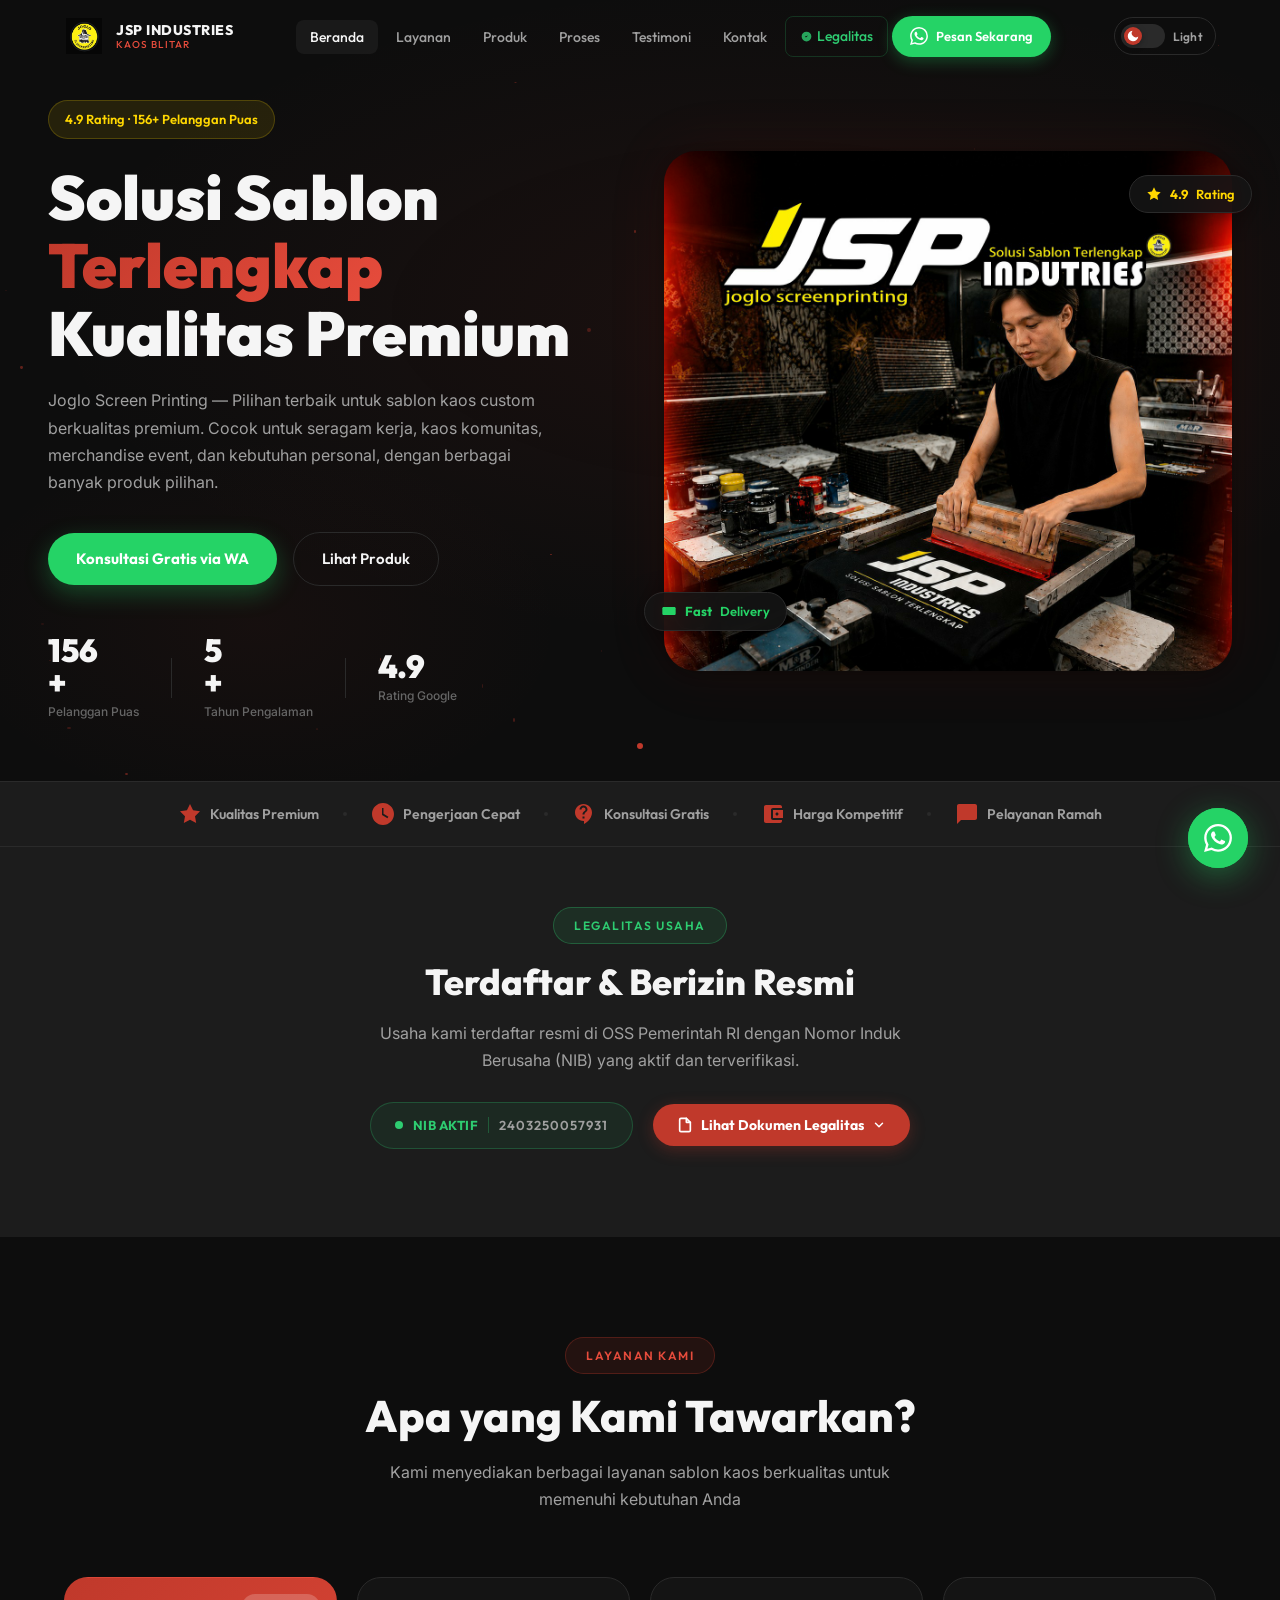
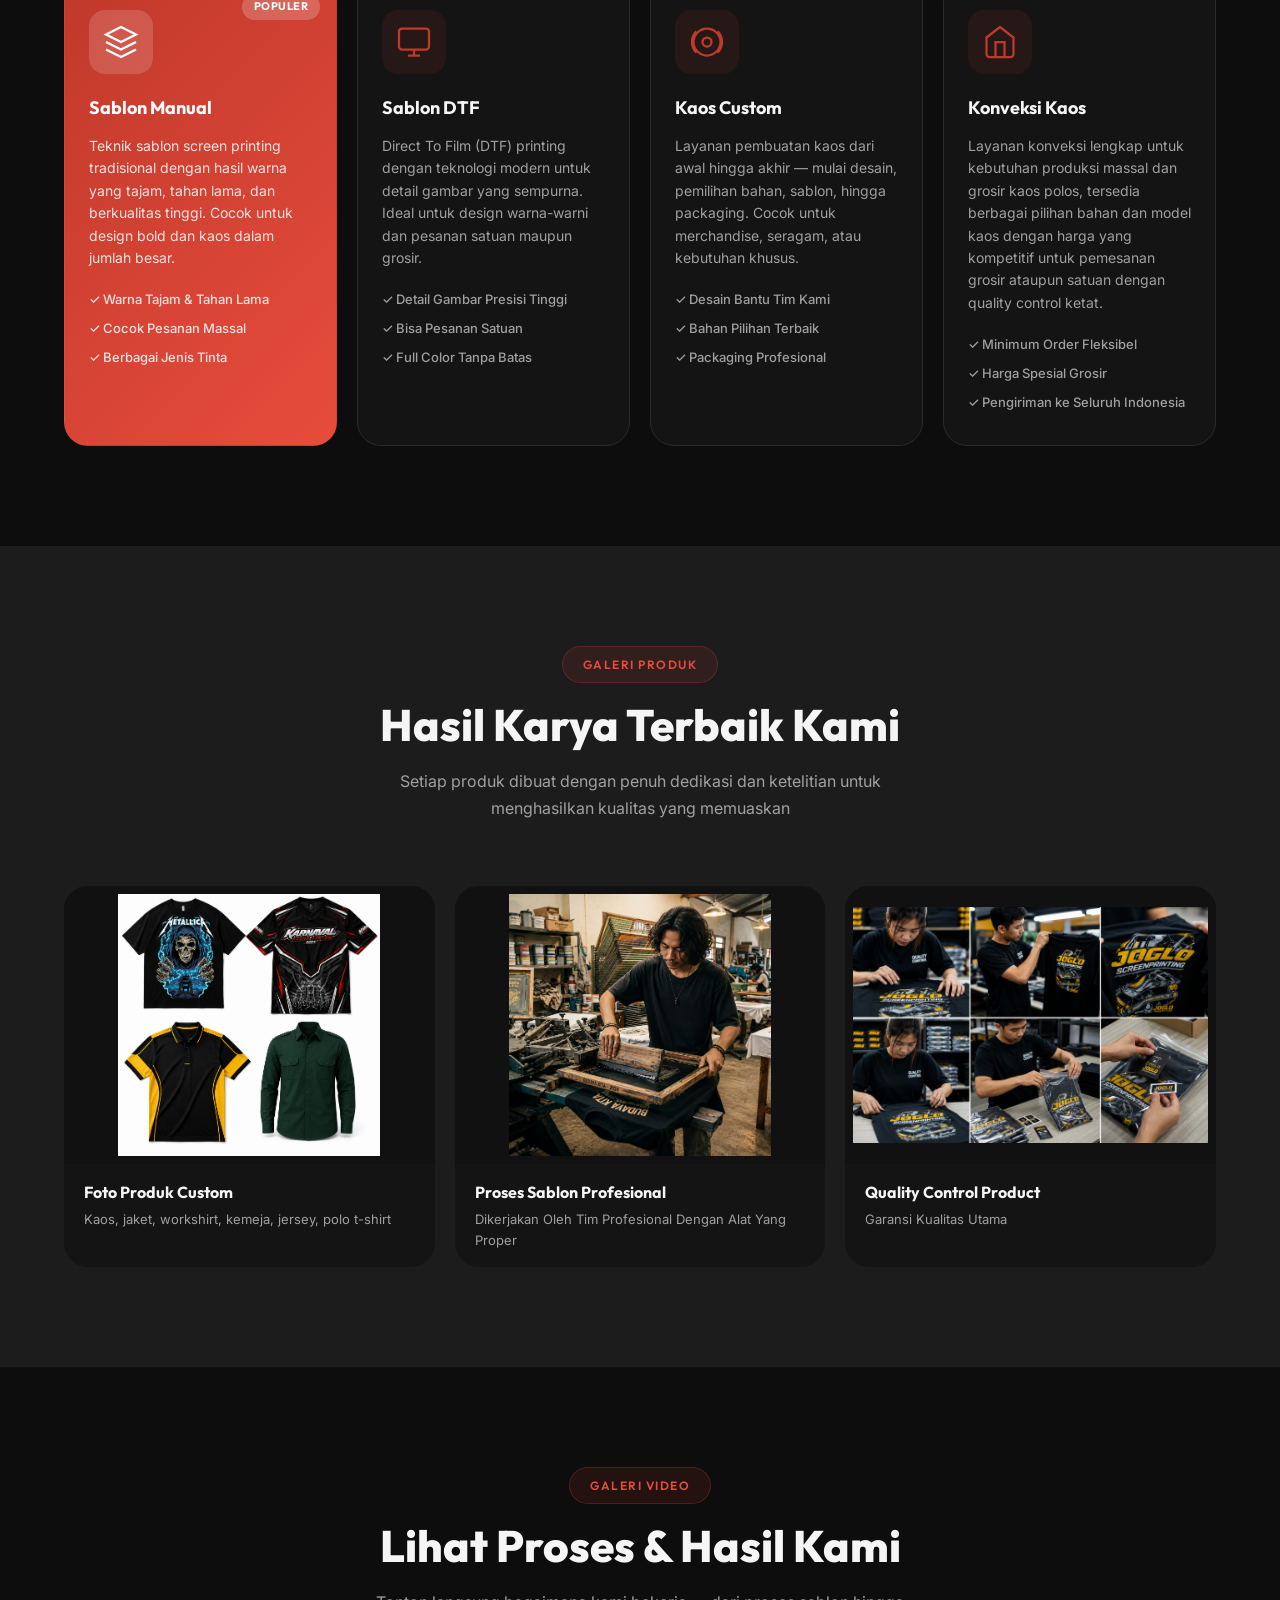
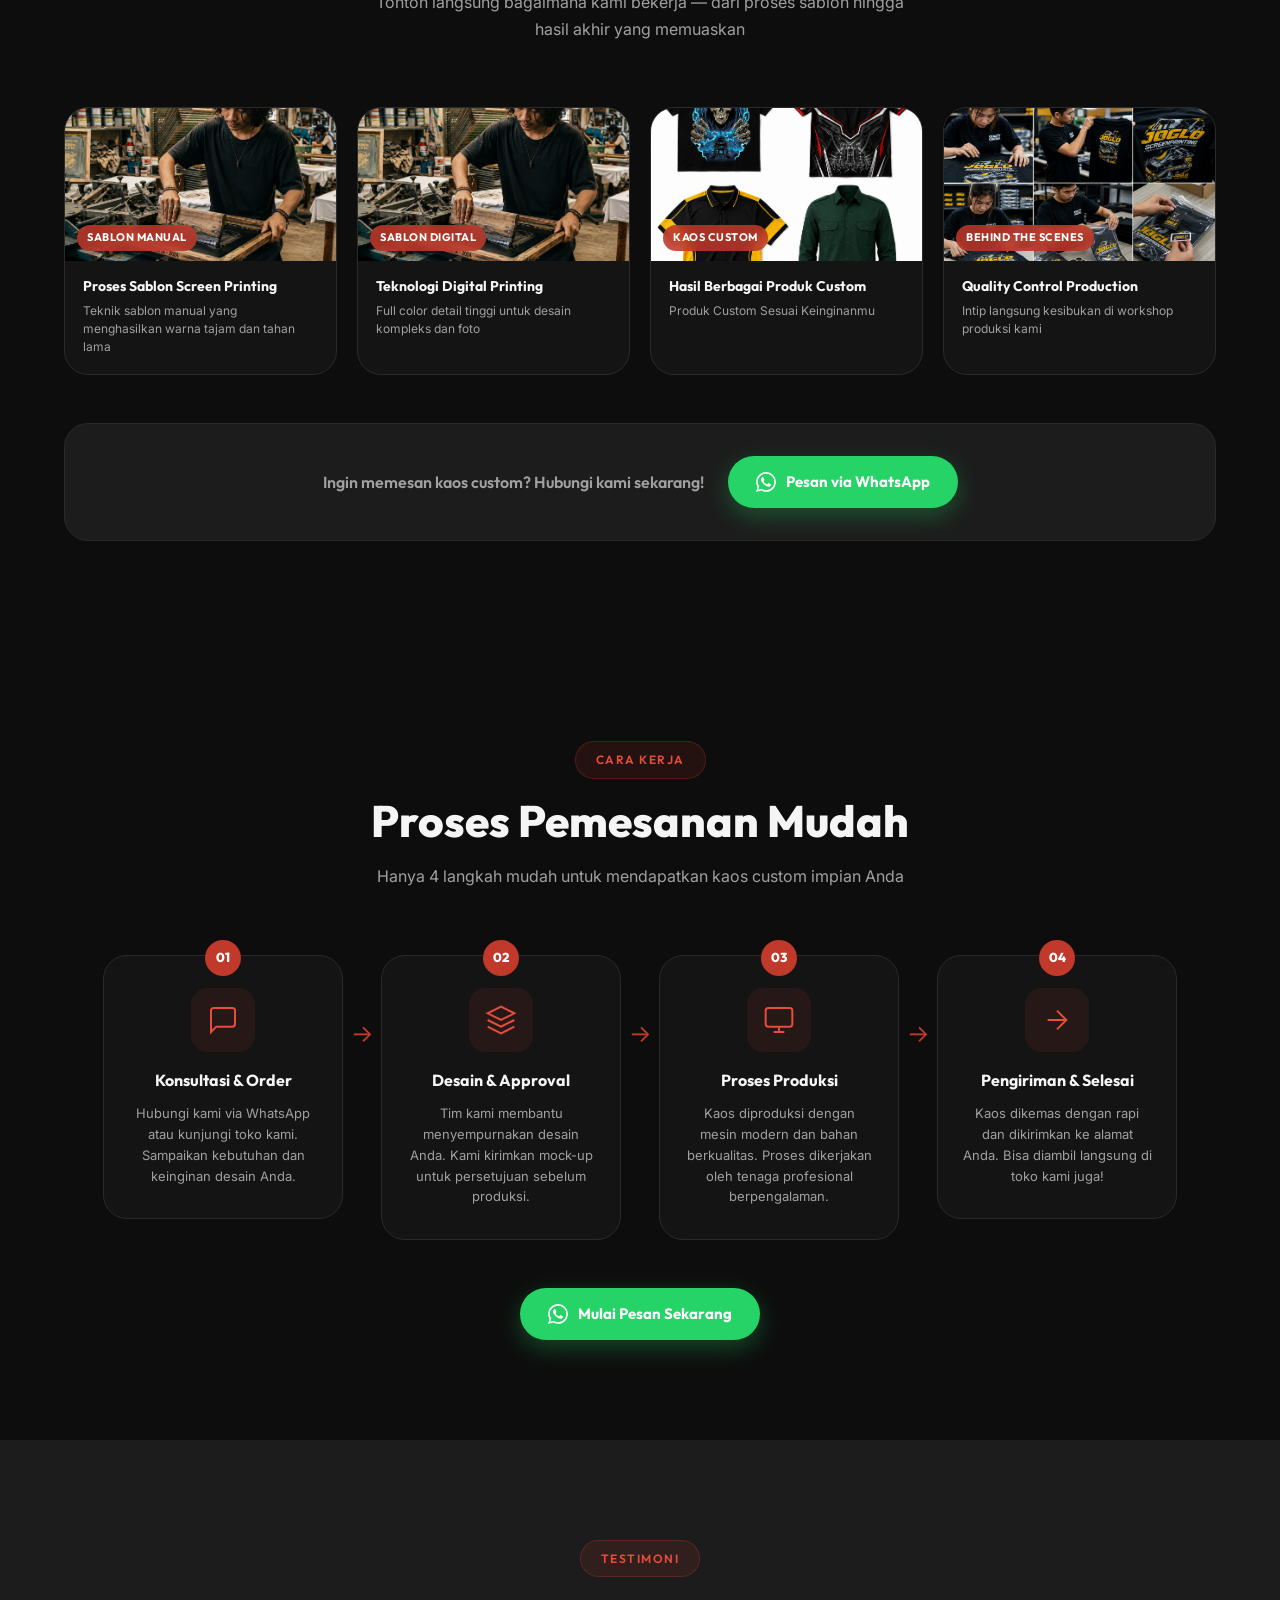
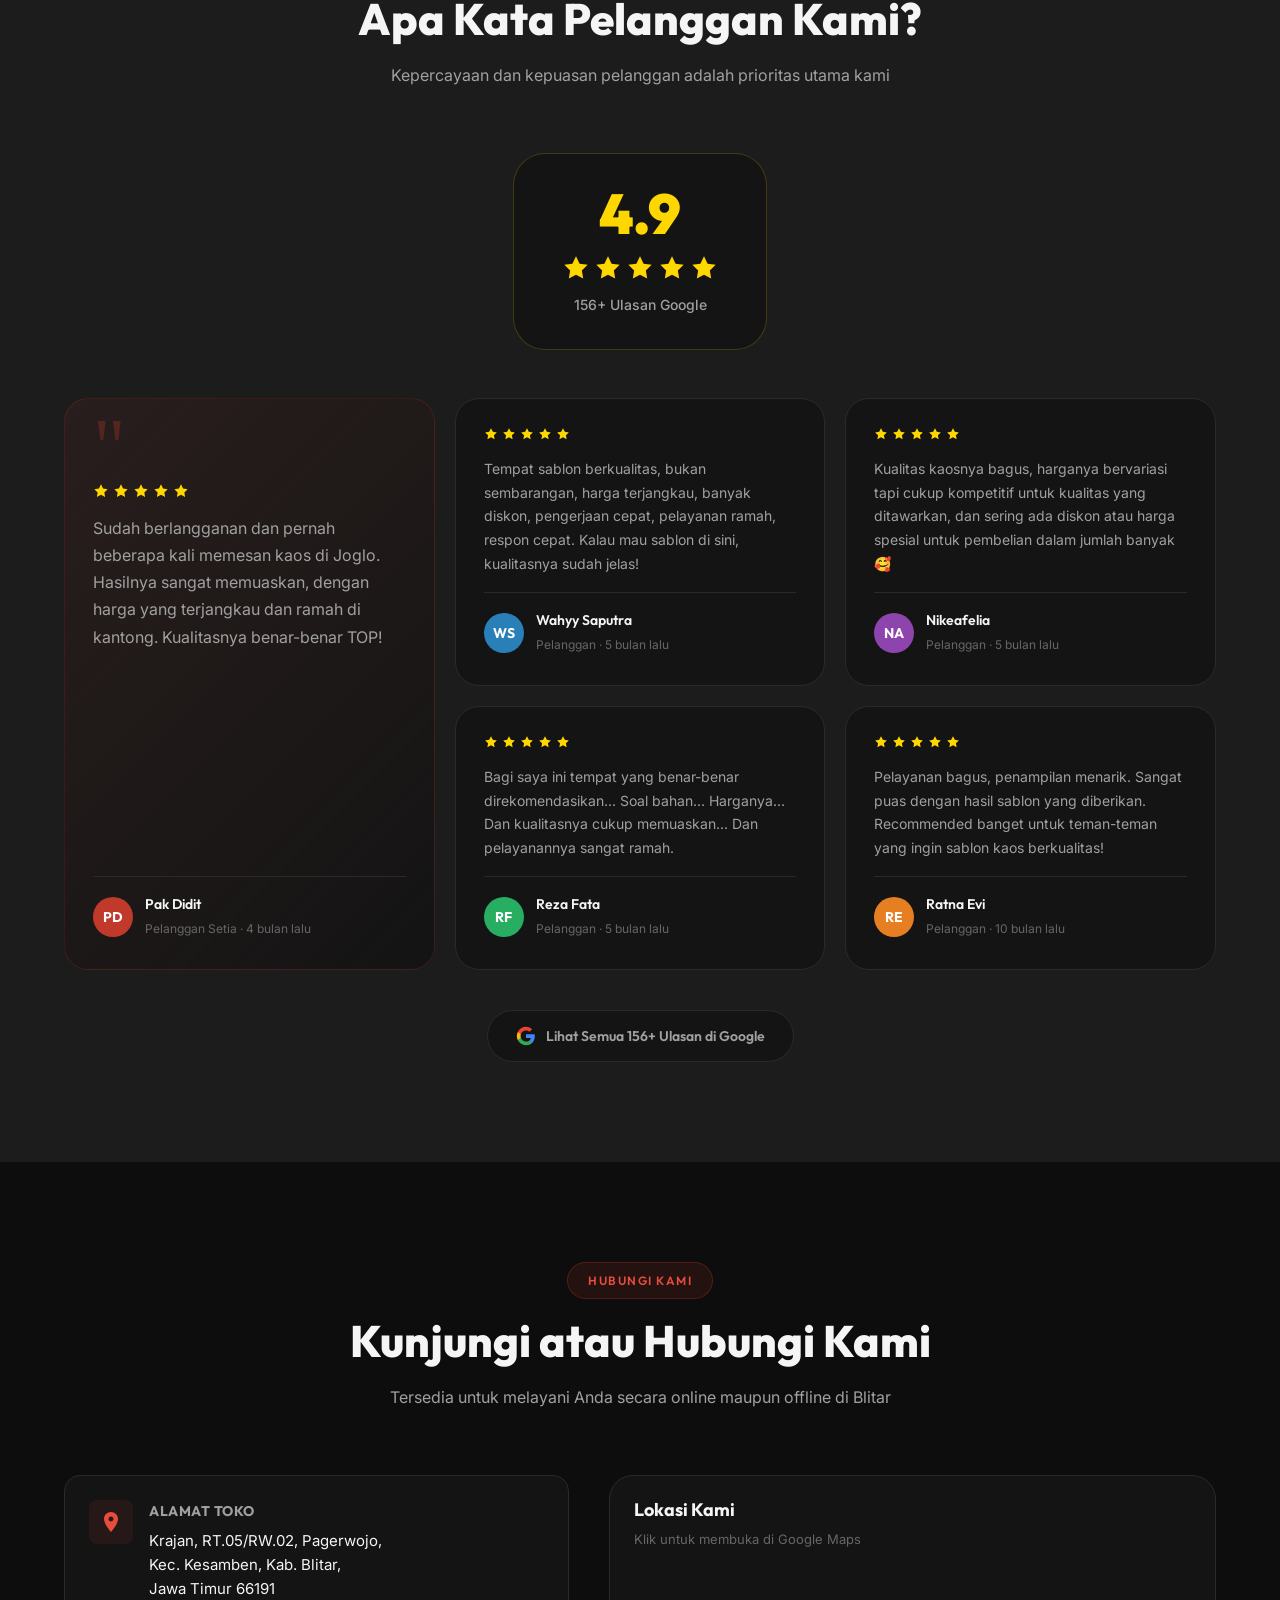
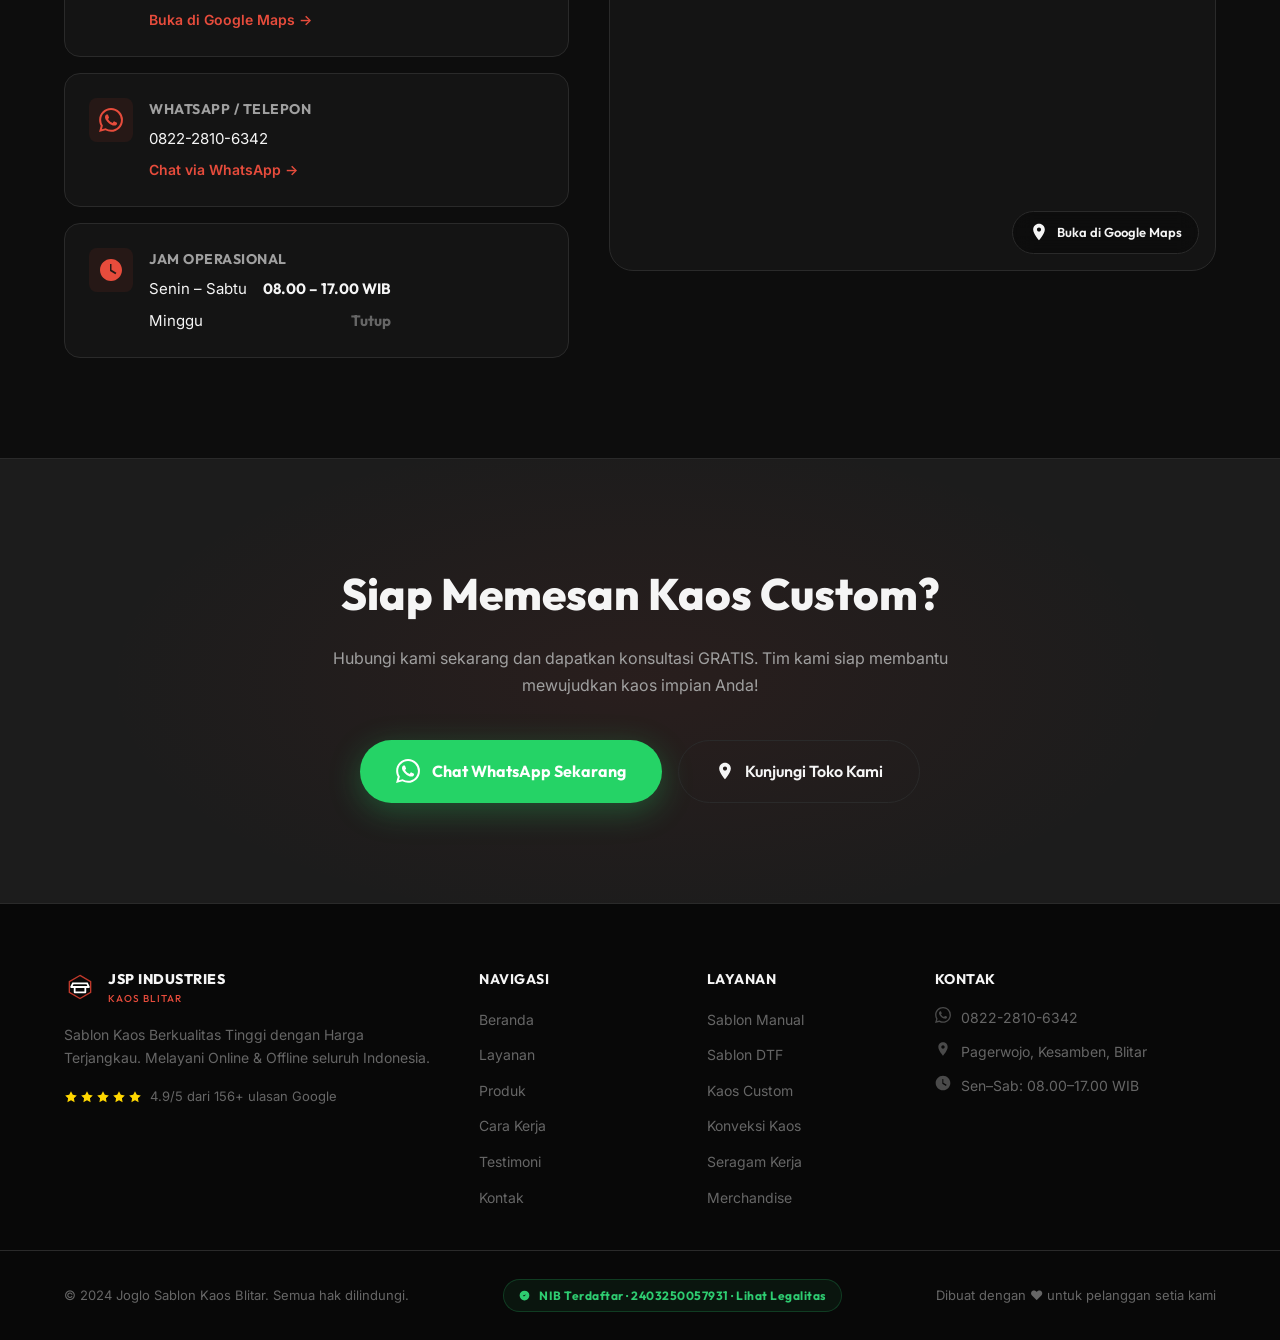
==== commit 55773aba: "Add files via upload" ====
--- a/index.html
+++ b/index.html
@@ -47,8 +47,10 @@
         <li><a href="#proses" class="nav-link">Proses</a></li>
         <li><a href="#testimoni" class="nav-link">Testimoni</a></li>
         <li><a href="#kontak" class="nav-link">Kontak</a></li>
+        <li><a href="legalitas.html" class="nav-link nav-link-legal" id="nav-legalitas" title="Lihat Izin Usaha & NIB Resmi">
+          <svg width="13" height="13" viewBox="0 0 24 24" fill="currentColor" style="margin-right:4px;vertical-align:middle;opacity:.8"><path d="M9 12l2 2 4-4m6 2a9 9 0 11-18 0 9 9 0 0118 0z"/></svg>Legalitas</a></li>
         <li>
-          <a href="https://wa.me/6282228106342?text=Halo%20Joglo%20Sablon,%20saya%20ingin%20memesan%20kaos%20custom" 
+          <a href="https://wa.me/6282228106342?text=Halo%20Joglo%20Sablon%2C%20saya%20dari%20website%20dan%20ingin%20konsultasi%20serta%20memesan%20kaos%20custom.%20Terima%20kasih" 
              class="btn-wa-nav" 
              target="_blank" 
              rel="noopener"
@@ -111,7 +113,7 @@
         Cocok untuk seragam kerja, kaos komunitas, merchandise event, dan kebutuhan personal.
       </p>
       <div class="hero-cta">
-        <a href="https://wa.me/6282228106342?text=Halo%20Joglo%20Sablon,%20saya%20ingin%20konsultasi%20dan%20memesan%20kaos%20custom" 
+        <a href="https://wa.me/6282228106342?text=Halo%20Joglo%20Sablon%2C%20saya%20dari%20website%20dan%20ingin%20konsultasi%20serta%20memesan%20kaos%20custom.%20Terima%20kasih" 
            class="btn-primary" 
            target="_blank" 
            rel="noopener"
@@ -188,6 +190,127 @@
     </div>
   </section>
 
+  <!-- ===== LEGALITAS SECTION ===== -->
+  <section class="section legalitas-section" id="legalitas-section" style="padding:60px 0;background:var(--dark-elevated,#111);">
+    <div class="container">
+      <div class="section-header" style="margin-bottom:28px">
+        <span class="section-badge">Legalitas Usaha</span>
+        <h2 class="section-title" style="font-size:clamp(22px,3.5vw,36px)">Terdaftar &amp; Berizin Resmi</h2>
+        <p class="section-desc">Usaha kami terdaftar resmi di OSS Pemerintah RI dengan Nomor Induk Berusaha (NIB) yang aktif dan terverifikasi.</p>
+      </div>
+
+      <!-- NIB badge bar -->
+      <div style="display:flex;align-items:center;justify-content:center;flex-wrap:wrap;gap:20px;margin-bottom:28px">
+        <div style="display:flex;align-items:center;gap:10px;background:rgba(46,204,113,0.08);border:1px solid rgba(46,204,113,0.25);border-radius:50px;padding:12px 24px">
+          <span style="width:8px;height:8px;background:#2ECC71;border-radius:50%;display:inline-block;animation:lgl-pulse 2s ease-in-out infinite"></span>
+          <span style="font-family:var(--font-main);font-size:13px;font-weight:700;color:#2ECC71;letter-spacing:.5px">NIB AKTIF</span>
+          <span style="width:1px;height:16px;background:rgba(46,204,113,0.3);display:inline-block"></span>
+          <span style="font-family:var(--font-main);font-size:13px;font-weight:600;color:var(--text-secondary,#aaa);letter-spacing:1px">2403250057931</span>
+        </div>
+        <button
+          id="lgl-toggle-btn"
+          onclick="lglToggle()"
+          style="display:inline-flex;align-items:center;gap:8px;background:var(--red,#C0392B);color:white;font-family:var(--font-main);font-size:14px;font-weight:700;padding:12px 24px;border-radius:50px;border:none;cursor:pointer;transition:all .3s ease;box-shadow:0 4px 16px rgba(192,57,43,0.3)"
+          onmouseover="this.style.transform='translateY(-2px)';this.style.boxShadow='0 8px 24px rgba(192,57,43,0.4)'"
+          onmouseout="this.style.transform='';this.style.boxShadow='0 4px 16px rgba(192,57,43,0.3)'"
+          aria-expanded="false"
+          aria-controls="lgl-doc-wrap"
+        >
+          <svg id="lgl-icon" width="16" height="16" viewBox="0 0 24 24" fill="none" stroke="currentColor" stroke-width="2.5" stroke-linecap="round" stroke-linejoin="round"><path d="M14 2H6a2 2 0 00-2 2v16a2 2 0 002 2h12a2 2 0 002-2V8z"/><polyline points="14 2 14 8 20 8"/></svg>
+          <span id="lgl-btn-text">Lihat Dokumen Legalitas</span>
+          <svg id="lgl-chevron" width="14" height="14" viewBox="0 0 24 24" fill="none" stroke="currentColor" stroke-width="2.5" stroke-linecap="round" stroke-linejoin="round" style="transition:transform .3s ease"><polyline points="6 9 12 15 18 9"/></svg>
+        </button>
+      </div>
+
+      <!-- Collapsible document wrapper -->
+      <div
+        id="lgl-doc-wrap"
+        style="overflow:hidden;max-height:0;transition:max-height .5s cubic-bezier(0.4,0,0.2,1),opacity .4s ease;opacity:0;pointer-events:none"
+        aria-hidden="true"
+      >
+        <div style="max-width:720px;margin:0 auto;background:var(--dark-card,#141414);border:1px solid var(--dark-border,#2A2A2A);border-radius:20px;padding:24px;position:relative">
+          <!-- Protected image container -->
+          <div
+            id="lgl-img-wrap"
+            style="border-radius:12px;overflow:hidden;line-height:0;user-select:none;-webkit-user-select:none"
+            oncontextmenu="return false"
+          >
+            <img
+              src="images/nib-izin-usaha.jpg"
+              alt="Dokumen NIB Resmi - Perizinan Berusaha Berbasis Risiko No. 2403250057931"
+              id="lgl-nib-img"
+              style="width:100%;height:auto;display:block;pointer-events:none;-webkit-user-drag:none;user-drag:none;border-radius:12px"
+              draggable="false"
+              oncontextmenu="return false"
+              ondragstart="return false"
+            />
+          </div>
+          <p style="text-align:center;font-size:11px;color:var(--text-muted,#666);margin-top:12px;font-family:var(--font-main)">
+            Dokumen resmi diterbitkan oleh sistem OSS Pemerintah RI · Ditandatangani secara elektronik oleh BSrE-BSSN
+          </p>
+        </div>
+      </div>
+    </div>
+  </section>
+
+  <style>
+    @keyframes lgl-pulse {
+      0%,100%{opacity:1;transform:scale(1)}
+      50%{opacity:.5;transform:scale(1.4)}
+    }
+    .legalitas-section .section-badge{
+      background:rgba(46,204,113,0.1);
+      border-color:rgba(46,204,113,0.3);
+      color:#2ECC71;
+    }
+    [data-theme="light"] .legalitas-section{
+      background:#f5f5f5 !important;
+    }
+    [data-theme="light"] #lgl-doc-wrap > div{
+      background:#fff !important;
+      border-color:#e0e0e0 !important;
+    }
+  </style>
+
+  <script>
+    (function(){
+      var wrap = document.getElementById('lgl-doc-wrap');
+      var btn  = document.getElementById('lgl-toggle-btn');
+      var text = document.getElementById('lgl-btn-text');
+      var chev = document.getElementById('lgl-chevron');
+      var open = false;
+
+      window.lglToggle = function() {
+        open = !open;
+        if (open) {
+          wrap.style.maxHeight = wrap.scrollHeight + 'px';
+          wrap.style.opacity   = '1';
+          wrap.style.pointerEvents = 'none'; /* keep image protected */
+          wrap.setAttribute('aria-hidden','false');
+          btn.setAttribute('aria-expanded','true');
+          text.textContent = 'Sembunyikan Dokumen';
+          chev.style.transform = 'rotate(180deg)';
+        } else {
+          wrap.style.maxHeight = '0';
+          wrap.style.opacity   = '0';
+          wrap.style.pointerEvents = 'none';
+          wrap.setAttribute('aria-hidden','true');
+          btn.setAttribute('aria-expanded','false');
+          text.textContent = 'Lihat Dokumen Legalitas';
+          chev.style.transform = 'rotate(0deg)';
+        }
+      };
+
+      /* Recalc max-height after image loads (important for first open) */
+      var img = document.getElementById('lgl-nib-img');
+      if (img) {
+        img.addEventListener('load', function(){
+          if (open) wrap.style.maxHeight = wrap.scrollHeight + 'px';
+        });
+      }
+    })();
+  </script>
+
   <!-- ===== LAYANAN SECTION ===== -->
   <section class="section layanan" id="layanan">
     <div class="container">
@@ -264,7 +387,7 @@
             <img src="images/product_showcase.png" alt="Koleksi Kaos Sablon Premium" loading="lazy" />
             <div class="produk-overlay">
               <span class="produk-tag">Koleksi Premium</span>
-              <a href="https://wa.me/6282228106342?text=Halo,%20saya%20tertarik%20dengan%20koleksi%20kaos%20premium" 
+              <a href="https://wa.me/6282228106342?text=Halo%20Joglo%20Sablon%2C%20saya%20dari%20website%20dan%20ingin%20konsultasi%20serta%20memesan%20kaos%20custom.%20Terima%20kasih" 
                  class="produk-cta" target="_blank" rel="noopener" id="btn-produk-1">
                 Pesan Sekarang
               </a>
@@ -280,7 +403,7 @@
             <img src="images/printing_process.png" alt="Proses Sablon Profesional" loading="lazy" />
             <div class="produk-overlay">
               <span class="produk-tag">Workshop</span>
-              <a href="https://wa.me/6282228106342?text=Halo,%20saya%20ingin%20konsultasi%20teknik%20sablon" 
+              <a href="https://wa.me/6282228106342?text=Halo%20Joglo%20Sablon%2C%20saya%20dari%20website%20dan%20ingin%20konsultasi%20serta%20memesan%20kaos%20custom.%20Terima%20kasih" 
                  class="produk-cta" target="_blank" rel="noopener" id="btn-produk-2">
                 Konsultasi
               </a>
@@ -296,7 +419,7 @@
             <img src="images/custom_tshirt_designs.png" alt="Desain Kaos Custom" loading="lazy" />
             <div class="produk-overlay">
               <span class="produk-tag">Custom Design</span>
-              <a href="https://wa.me/6282228106342?text=Halo,%20saya%20ingin%20membuat%20desain%20kaos%20custom" 
+              <a href="https://wa.me/6282228106342?text=Halo%20Joglo%20Sablon%2C%20saya%20dari%20website%20dan%20ingin%20konsultasi%20serta%20memesan%20kaos%20custom.%20Terima%20kasih" 
                  class="produk-cta" target="_blank" rel="noopener" id="btn-produk-3">
                 Buat Desain
               </a>
@@ -403,7 +526,7 @@
       <!-- CTA bawah video -->
       <div class="video-cta-wrap">
         <p>Ingin memesan kaos custom? Hubungi kami sekarang!</p>
-        <a href="https://wa.me/6282228106342?text=Halo%20Joglo%20Sablon,%20saya%20tertarik%20memesan%20setelah%20melihat%20video%20galeri"
+        <a href="https://wa.me/6282228106342?text=Halo%20Joglo%20Sablon%2C%20saya%20dari%20website%20dan%20ingin%20konsultasi%20serta%20memesan%20kaos%20custom.%20Terima%20kasih"
            class="btn-primary" target="_blank" rel="noopener" id="btn-video-wa">
           <svg width="20" height="20" viewBox="0 0 24 24" fill="currentColor"><path d="M17.472 14.382c-.297-.149-1.758-.867-2.03-.967-.273-.099-.471-.148-.67.15-.197.297-.767.966-.94 1.164-.173.199-.347.223-.644.075-.297-.15-1.255-.463-2.39-1.475-.883-.788-1.48-1.761-1.653-2.059-.173-.297-.018-.458.13-.606.134-.133.298-.347.446-.52.149-.174.198-.298.298-.497.099-.198.05-.371-.025-.52-.075-.149-.669-1.612-.916-2.207-.242-.579-.487-.5-.669-.51-.173-.008-.371-.01-.57-.01-.198 0-.52.074-.792.372-.272.297-1.04 1.016-1.04 2.479 0 1.462 1.065 2.875 1.213 3.074.149.198 2.096 3.2 5.077 4.487.709.306 1.262.489 1.694.625.712.227 1.36.195 1.871.118.571-.085 1.758-.719 2.006-1.413.248-.694.248-1.289.173-1.413-.074-.124-.272-.198-.57-.347m-5.421 7.403h-.004a9.87 9.87 0 01-5.031-1.378l-.361-.214-3.741.982.998-3.648-.235-.374a9.86 9.86 0 01-1.51-5.26c.001-5.45 4.436-9.884 9.888-9.884 2.64 0 5.122 1.03 6.988 2.898a9.825 9.825 0 012.893 6.994c-.003 5.45-4.437 9.884-9.885 9.884m8.413-18.297A11.815 11.815 0 0012.05 0C5.495 0 .16 5.335.157 11.892c0 2.096.547 4.142 1.588 5.945L.057 24l6.305-1.654a11.882 11.882 0 005.683 1.448h.005c6.554 0 11.89-5.335 11.893-11.893a11.821 11.821 0 00-3.48-8.413z"/></svg>
           Pesan via WhatsApp
@@ -490,7 +613,7 @@
         </div>
       </div>
       <div class="proses-cta-wrap">
-        <a href="https://wa.me/6282228106342?text=Halo%20Joglo%20Sablon,%20saya%20ingin%20memulai%20proses%20pemesanan%20kaos%20custom" 
+        <a href="https://wa.me/6282228106342?text=Halo%20Joglo%20Sablon%2C%20saya%20dari%20website%20dan%20ingin%20konsultasi%20serta%20memesan%20kaos%20custom.%20Terima%20kasih" 
            class="btn-primary" target="_blank" rel="noopener" id="btn-proses-wa">
           <svg width="20" height="20" viewBox="0 0 24 24" fill="currentColor"><path d="M17.472 14.382c-.297-.149-1.758-.867-2.03-.967-.273-.099-.471-.148-.67.15-.197.297-.767.966-.94 1.164-.173.199-.347.223-.644.075-.297-.15-1.255-.463-2.39-1.475-.883-.788-1.48-1.761-1.653-2.059-.173-.297-.018-.458.13-.606.134-.133.298-.347.446-.52.149-.174.198-.298.298-.497.099-.198.05-.371-.025-.52-.075-.149-.669-1.612-.916-2.207-.242-.579-.487-.5-.669-.51-.173-.008-.371-.01-.57-.01-.198 0-.52.074-.792.372-.272.297-1.04 1.016-1.04 2.479 0 1.462 1.065 2.875 1.213 3.074.149.198 2.096 3.2 5.077 4.487.709.306 1.262.489 1.694.625.712.227 1.36.195 1.871.118.571-.085 1.758-.719 2.006-1.413.248-.694.248-1.289.173-1.413-.074-.124-.272-.198-.57-.347m-5.421 7.403h-.004a9.87 9.87 0 01-5.031-1.378l-.361-.214-3.741.982.998-3.648-.235-.374a9.86 9.86 0 01-1.51-5.26c.001-5.45 4.436-9.884 9.888-9.884 2.64 0 5.122 1.03 6.988 2.898a9.825 9.825 0 012.893 6.994c-.003 5.45-4.437 9.884-9.885 9.884m8.413-18.297A11.815 11.815 0 0012.05 0C5.495 0 .16 5.335.157 11.892c0 2.096.547 4.142 1.588 5.945L.057 24l6.305-1.654a11.882 11.882 0 005.683 1.448h.005c6.554 0 11.89-5.335 11.893-11.893a11.821 11.821 0 00-3.48-8.413z"/></svg>
           Mulai Pesan Sekarang
@@ -714,7 +837,7 @@
         <h2>Siap Memesan Kaos Custom?</h2>
         <p>Hubungi kami sekarang dan dapatkan konsultasi GRATIS. Tim kami siap membantu mewujudkan kaos impian Anda!</p>
         <div class="cta-buttons">
-          <a href="https://wa.me/6282228106342?text=Halo%20Joglo%20Sablon%20Kaos%20Blitar!%20Saya%20ingin%20konsultasi%20dan%20memesan%20kaos%20custom." 
+          <a href="https://wa.me/6282228106342?text=Halo%20Joglo%20Sablon%2C%20saya%20dari%20website%20dan%20ingin%20konsultasi%20serta%20memesan%20kaos%20custom.%20Terima%20kasih" 
              class="btn-primary-large" 
              target="_blank" 
              rel="noopener"
@@ -802,13 +925,17 @@
     <div class="footer-bottom">
       <div class="container">
         <p>© 2024 Joglo Sablon Kaos Blitar. Semua hak dilindungi.</p>
+        <a href="legalitas.html" id="link-legalitas" style="display:inline-flex;align-items:center;gap:8px;margin:8px 0;background:rgba(39,174,96,0.08);border:1px solid rgba(39,174,96,0.25);color:#2ECC71;font-size:12px;font-weight:700;font-family:'Outfit',sans-serif;padding:6px 14px;border-radius:50px;text-decoration:none;transition:all .3s ease;letter-spacing:.5px" onmouseover="this.style.background='rgba(39,174,96,0.16)'" onmouseout="this.style.background='rgba(39,174,96,0.08)'">
+          <svg width="13" height="13" viewBox="0 0 24 24" fill="currentColor"><path d="M9 12l2 2 4-4m6 2a9 9 0 11-18 0 9 9 0 0118 0z"/></svg>
+          NIB Terdaftar · 2403250057931 · Lihat Legalitas
+        </a>
         <p>Dibuat dengan ❤️ untuk pelanggan setia kami</p>
       </div>
     </div>
   </footer>
 
   <!-- ===== FLOATING WA BUTTON ===== -->
-  <a href="https://wa.me/6282228106342?text=Halo%20Joglo%20Sablon!%20Saya%20ingin%20bertanya%20tentang%20kaos%20custom." 
+  <a href="https://wa.me/6282228106342?text=Halo%20Joglo%20Sablon%2C%20saya%20dari%20website%20dan%20ingin%20konsultasi%20serta%20memesan%20kaos%20custom.%20Terima%20kasih" 
      class="wa-float" 
      target="_blank" 
      rel="noopener"
--- a/style.css
+++ b/style.css
@@ -316,6 +316,22 @@
   background: rgba(255,255,255,0.05);
 }
 
+.nav-link-legal {
+  color: #2ECC71 !important;
+  border: 1px solid rgba(46,204,113,0.2);
+  display: inline-flex;
+  align-items: center;
+}
+.nav-link-legal:hover {
+  background: rgba(46,204,113,0.08) !important;
+  border-color: rgba(46,204,113,0.4) !important;
+  color: #2ECC71 !important;
+}
+[data-theme="light"] .nav-link-legal {
+  color: #27AE60 !important;
+  border-color: rgba(39,174,96,0.25);
+}
+
 .btn-wa-nav {
   display: flex;
   align-items: center;
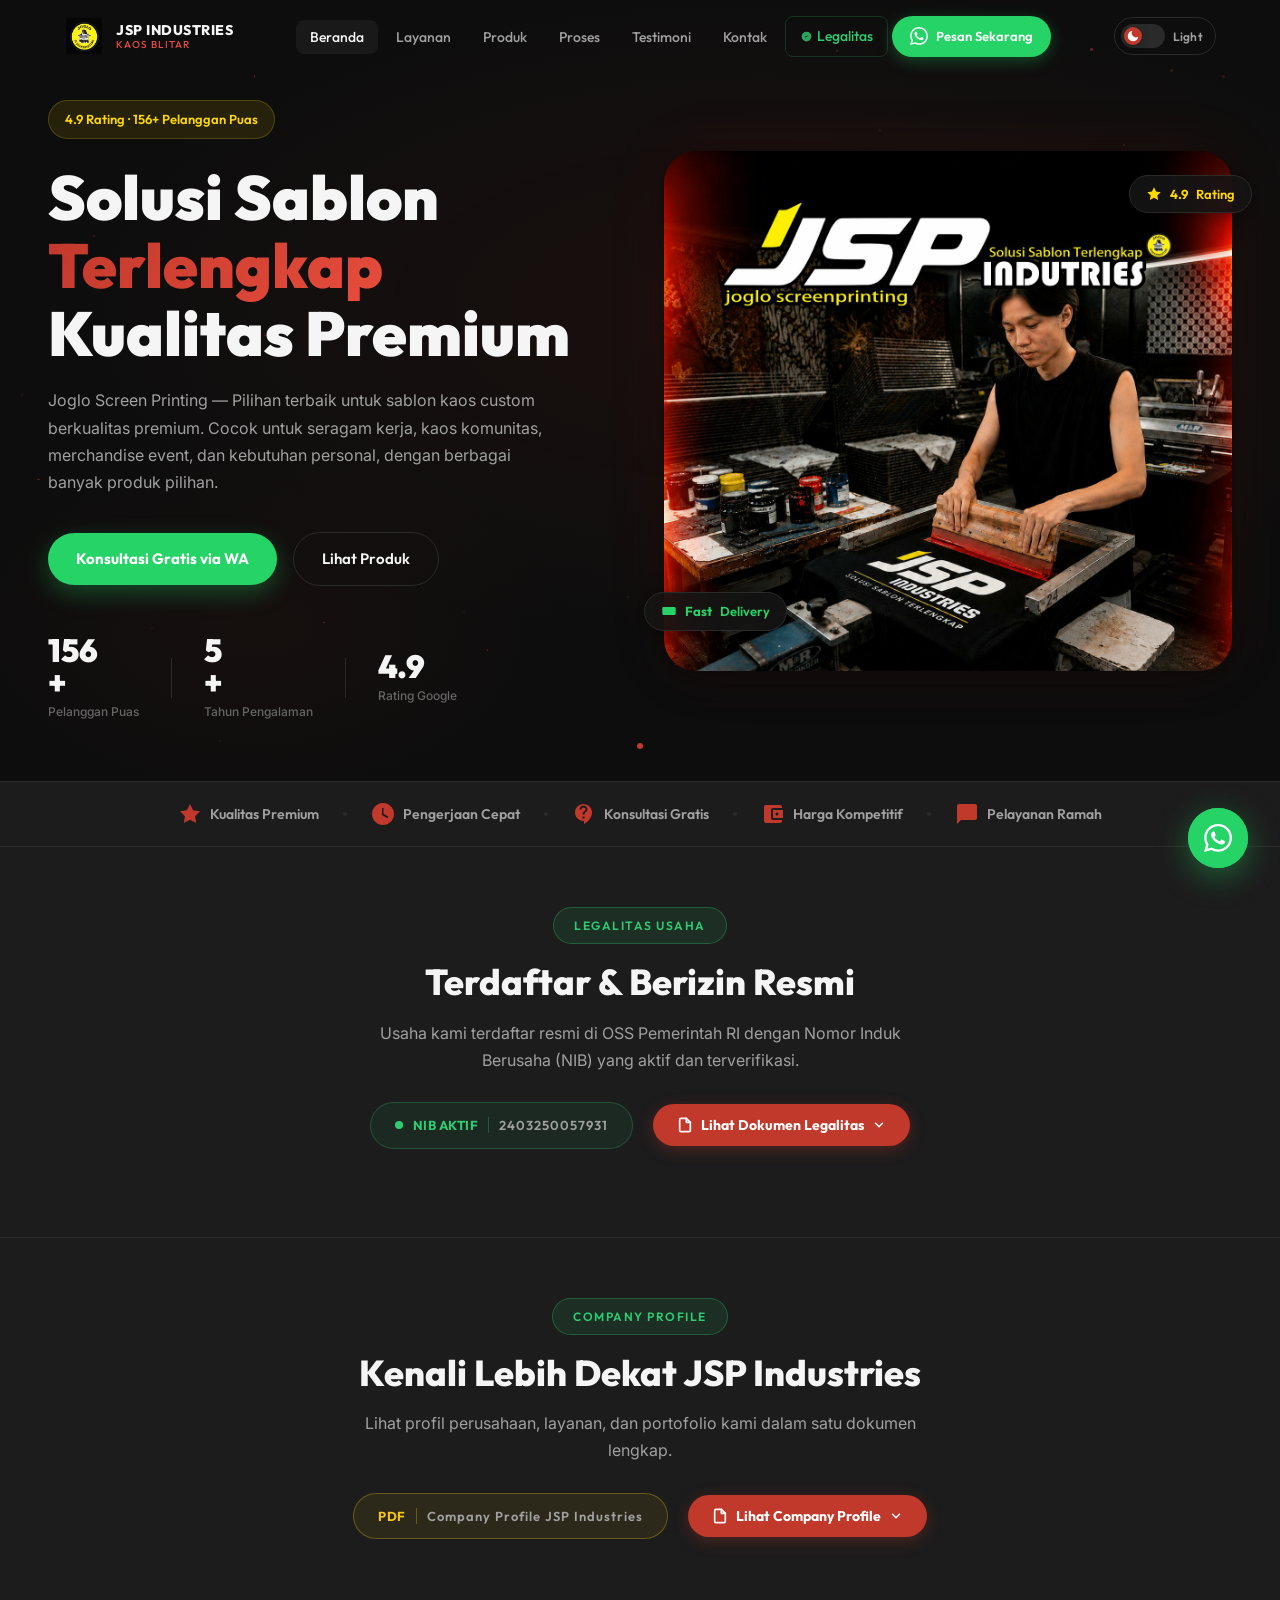
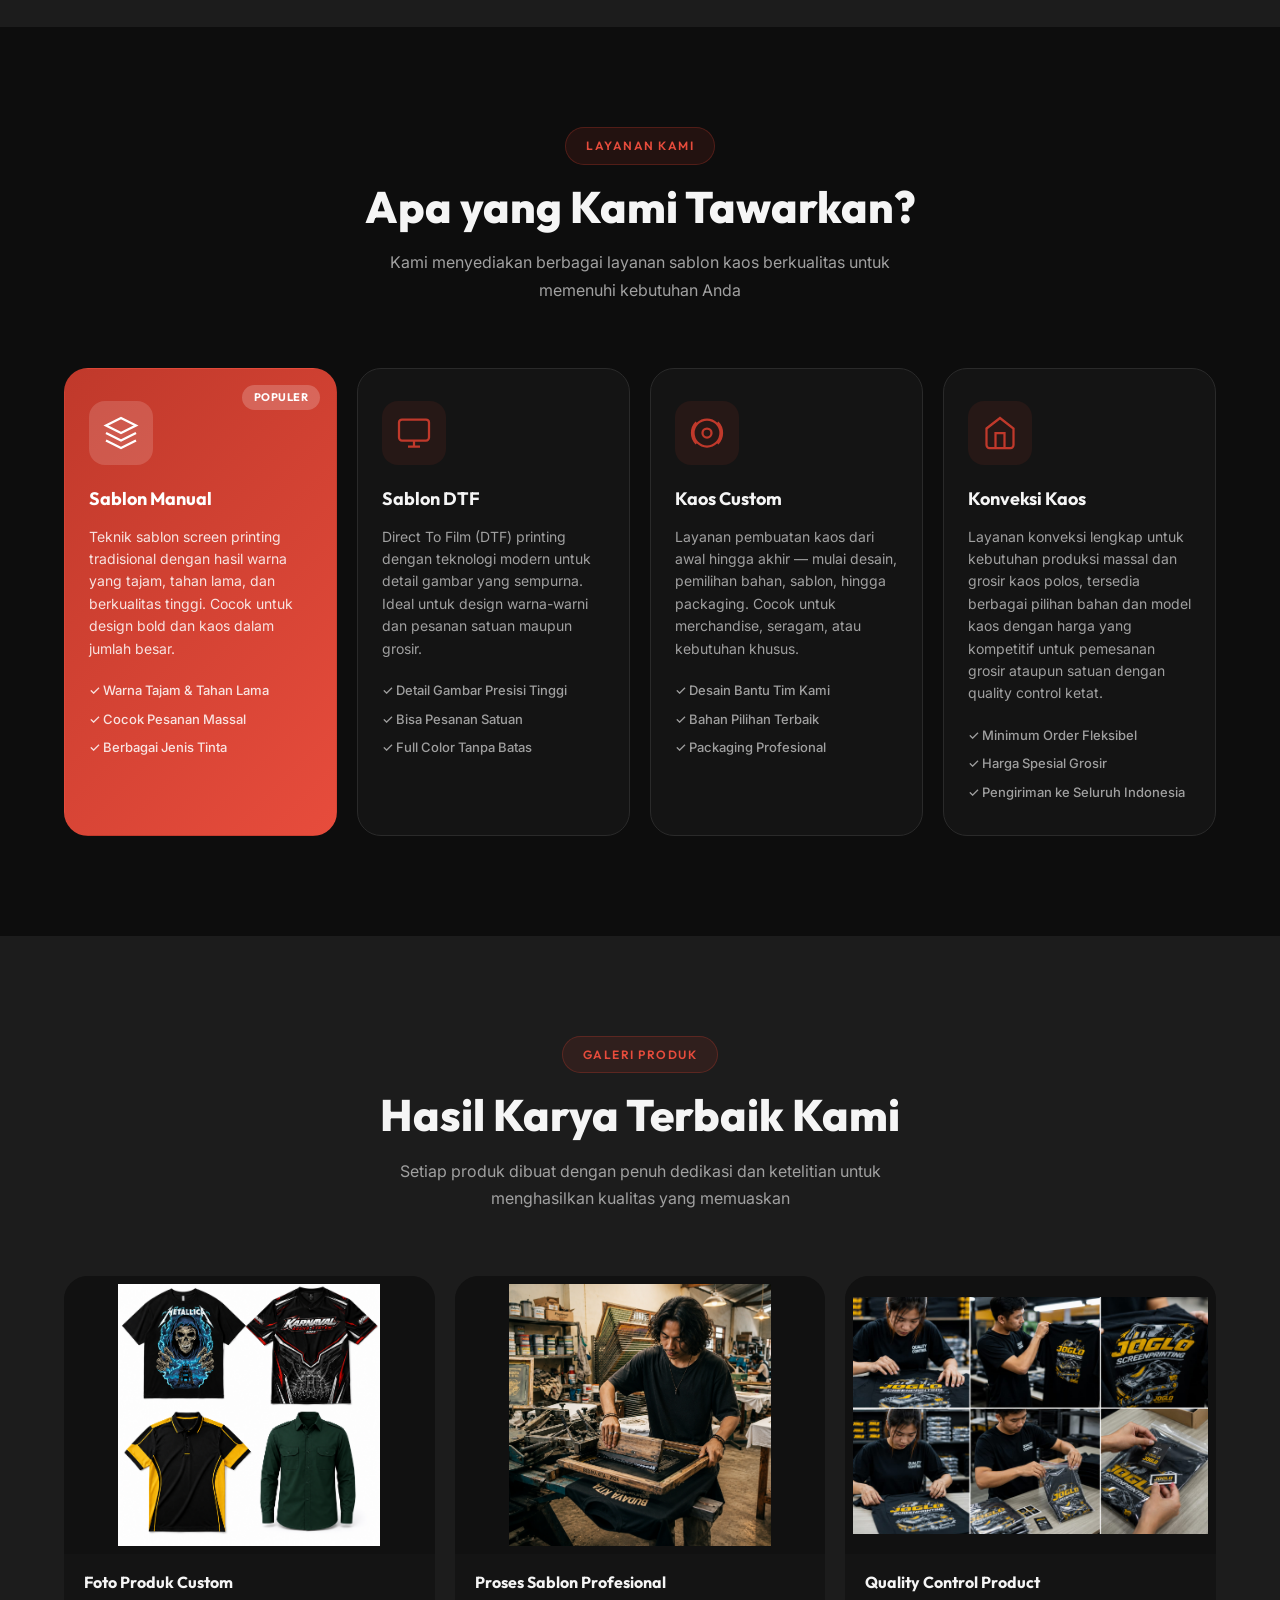
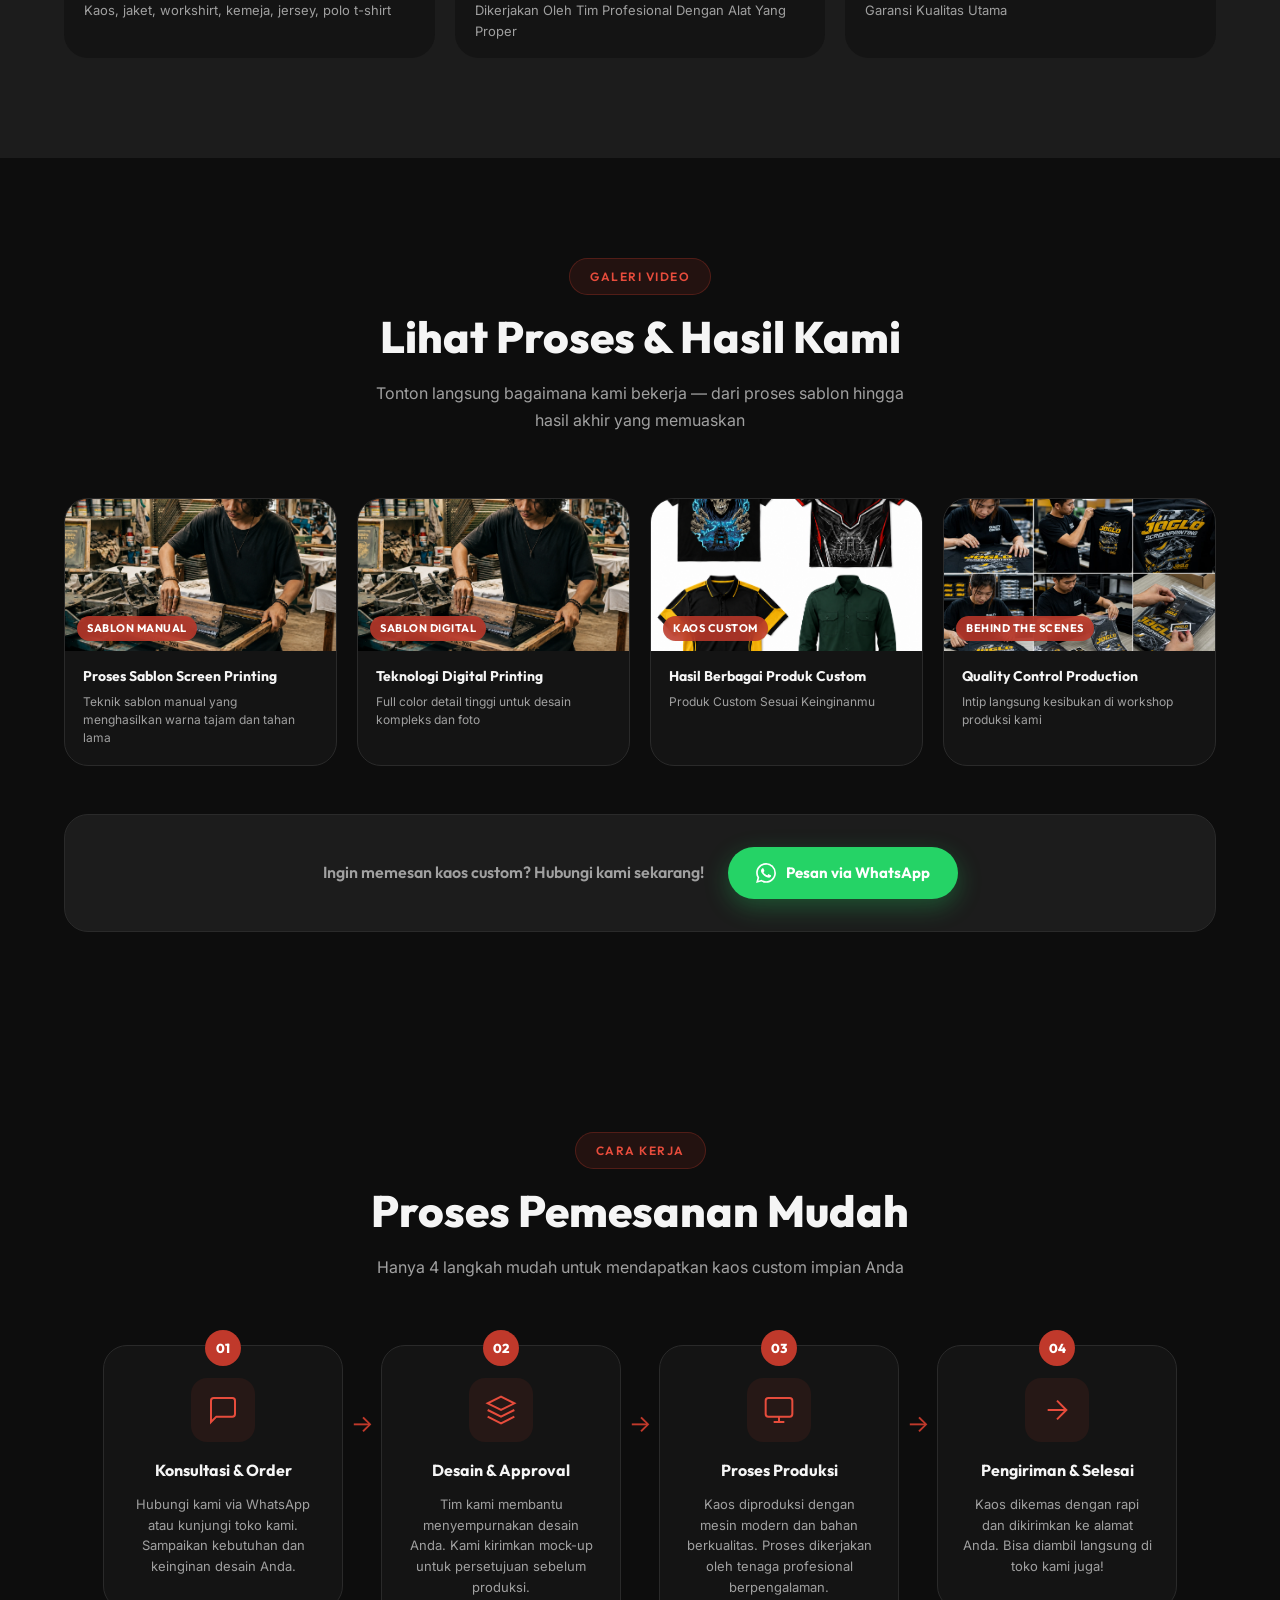
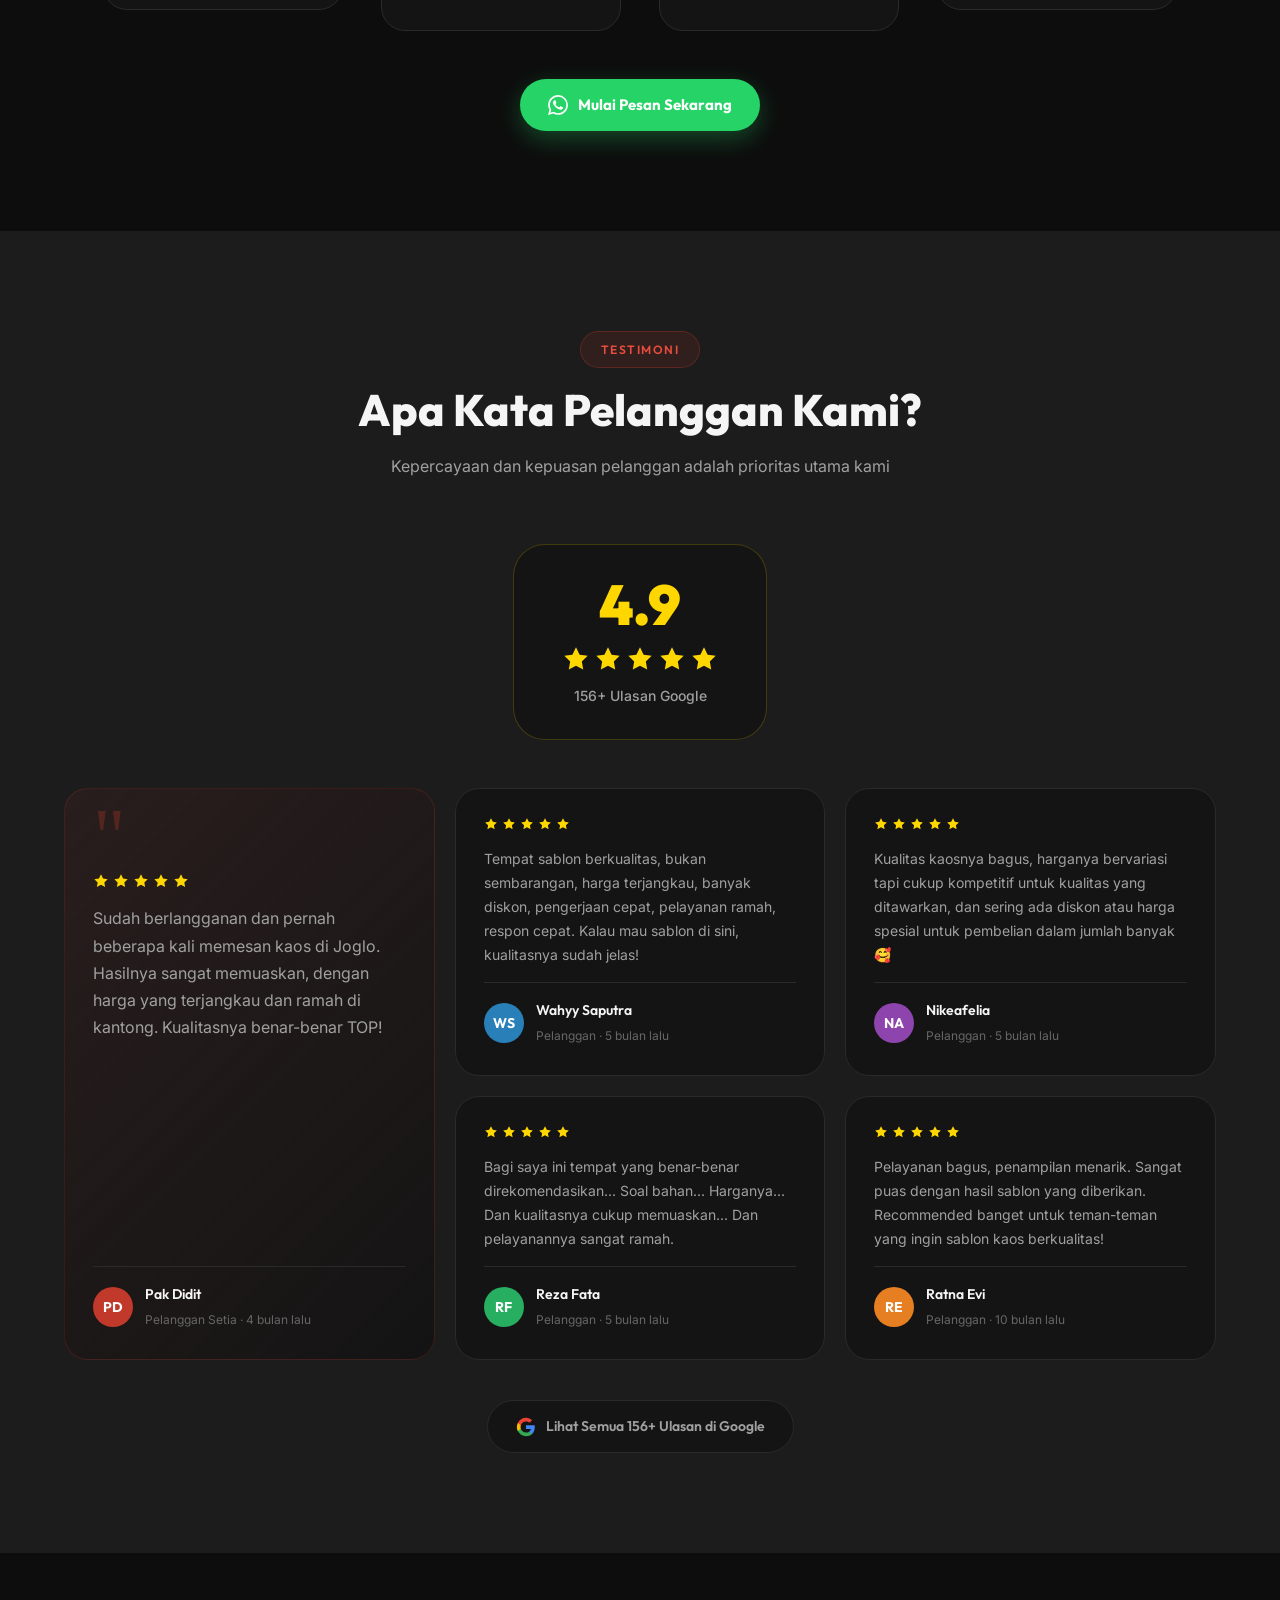
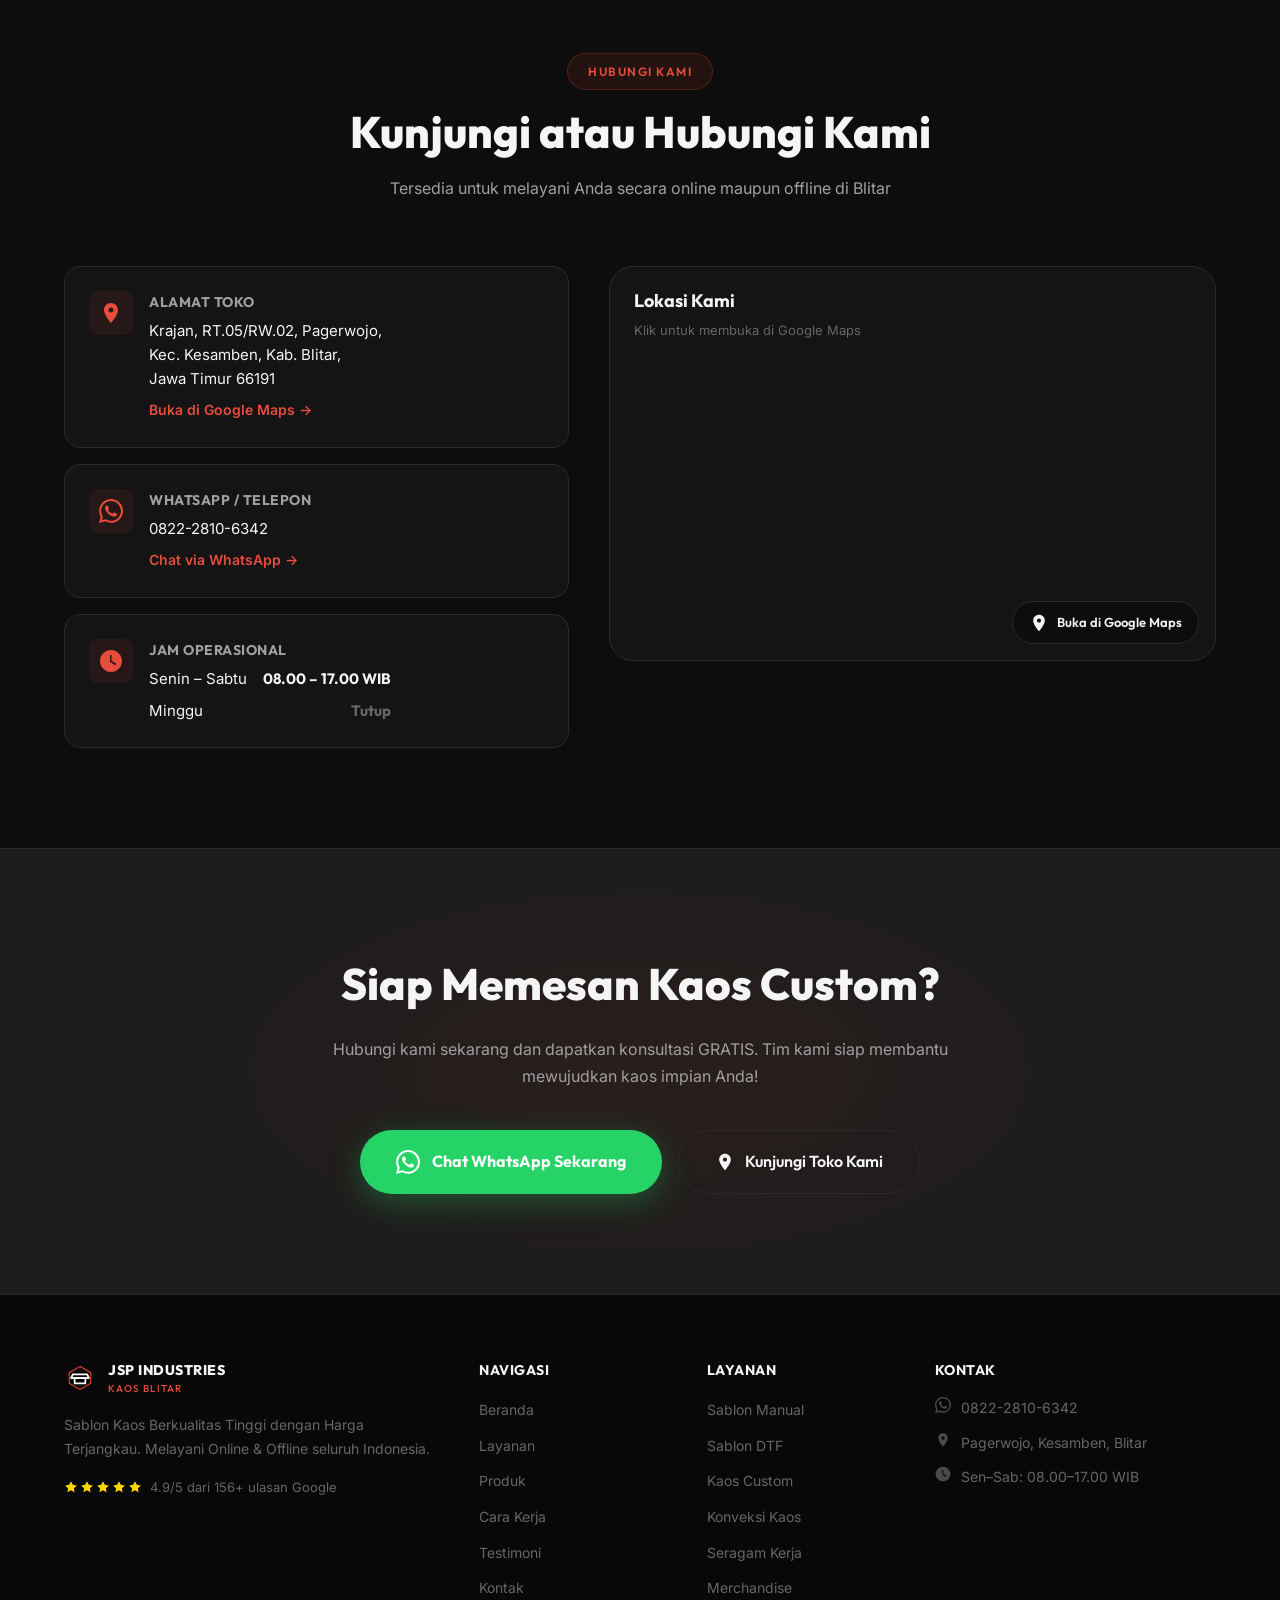
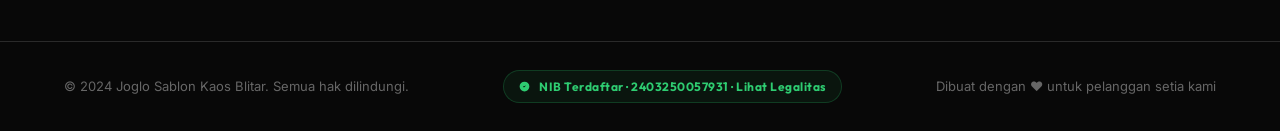
==== commit b76a98da: "Add files via upload" ====
--- a/index.html
+++ b/index.html
@@ -253,6 +253,67 @@
     </div>
   </section>
 
+    <!-- ===== COMPANY PROFILE SECTION ===== -->
+  <section class="section legalitas-section cpf-section" id="company-profile-section" style="padding:60px 0;background:var(--dark-elevated,#111);border-top:1px solid var(--dark-border,#2A2A2A);">
+    <div class="container">
+      <div class="section-header" style="margin-bottom:28px">
+        <span class="section-badge">Company Profile</span>
+        <h2 class="section-title" style="font-size:clamp(22px,3.5vw,36px)">Kenali Lebih Dekat JSP Industries</h2>
+        <p class="section-desc">Lihat profil perusahaan, layanan, dan portofolio kami dalam satu dokumen lengkap.</p>
+      </div>
+      <div style="display:flex;align-items:center;justify-content:center;flex-wrap:wrap;gap:20px;margin-bottom:28px">
+        <div style="display:flex;align-items:center;gap:10px;background:rgba(245,197,24,0.08);border:1px solid rgba(245,197,24,0.3);border-radius:50px;padding:12px 24px">
+          <span style="font-family:var(--font-main);font-size:13px;font-weight:700;color:#F5C518;letter-spacing:.5px">PDF</span>
+          <span style="width:1px;height:16px;background:rgba(245,197,24,0.3);display:inline-block"></span>
+          <span style="font-family:var(--font-main);font-size:13px;font-weight:600;color:var(--text-secondary,#aaa);letter-spacing:1px">Company Profile JSP Industries</span>
+        </div>
+        <button id="cpf-toggle-btn" onclick="cpfToggle()" aria-expanded="false" aria-controls="cpf-doc-wrap"
+          style="display:inline-flex;align-items:center;gap:8px;background:var(--red,#C0392B);color:white;font-family:var(--font-main);font-size:14px;font-weight:700;padding:12px 24px;border-radius:50px;border:none;cursor:pointer;transition:all .3s ease;box-shadow:0 4px 16px rgba(192,57,43,0.3)"
+          onmouseover="this.style.transform='translateY(-2px)';this.style.boxShadow='0 8px 24px rgba(192,57,43,0.4)'"
+          onmouseout="this.style.transform='';this.style.boxShadow='0 4px 16px rgba(192,57,43,0.3)'">
+          <svg width="16" height="16" viewBox="0 0 24 24" fill="none" stroke="currentColor" stroke-width="2.5" stroke-linecap="round" stroke-linejoin="round"><path d="M14 2H6a2 2 0 00-2 2v16a2 2 0 002 2h12a2 2 0 002-2V8z"/><polyline points="14 2 14 8 20 8"/></svg>
+          <span id="cpf-btn-text">Lihat Company Profile</span>
+          <svg id="cpf-chevron" width="14" height="14" viewBox="0 0 24 24" fill="none" stroke="currentColor" stroke-width="2.5" stroke-linecap="round" stroke-linejoin="round" style="transition:transform .3s ease"><polyline points="6 9 12 15 18 9"/></svg>
+        </button>
+      </div>
+      <div id="cpf-doc-wrap" style="overflow:hidden;max-height:0;transition:max-height .5s cubic-bezier(0.4,0,0.2,1),opacity .4s ease;opacity:0" aria-hidden="true">
+        <div style="max-width:900px;margin:0 auto;background:var(--dark-card,#141414);border:1px solid var(--dark-border,#2A2A2A);border-radius:20px;padding:24px">
+          <div style="border-radius:12px;overflow:hidden;background:#222">
+            <iframe id="cpf-frame" data-src="company%20profil/COMPANY%20PROFILE.pdf#toolbar=0&navpanes=0" title="Company Profile JSP Industries" style="width:100%;height:75vh;min-height:420px;border:0;display:block"></iframe>
+          </div>
+          <div style="display:flex;justify-content:center;flex-wrap:wrap;gap:12px;margin-top:16px">
+            <a href="company%20profil/COMPANY%20PROFILE.pdf" target="_blank" rel="noopener" style="display:inline-flex;align-items:center;gap:6px;background:rgba(245,197,24,0.1);border:1px solid rgba(245,197,24,0.35);color:#F5C518;font-size:13px;font-weight:700;padding:9px 18px;border-radius:50px;text-decoration:none">Buka di Tab Baru</a>
+          </div>
+        </div>
+      </div>
+    </div>
+  </section>
+  <style>
+    .cpf-section .section-badge{background:rgba(245,197,24,0.1);border-color:rgba(245,197,24,0.35);color:#F5C518}
+    [data-theme="light"] .cpf-section{background:#f5f5f5 !important}
+    [data-theme="light"] #cpf-doc-wrap > div{background:#fff !important;border-color:#e0e0e0 !important}
+  </style>
+  <script>
+    (function(){
+      var wrap=document.getElementById('cpf-doc-wrap'),btn=document.getElementById('cpf-toggle-btn'),
+          text=document.getElementById('cpf-btn-text'),chev=document.getElementById('cpf-chevron'),
+          frame=document.getElementById('cpf-frame'),open=false;
+      window.cpfToggle=function(){
+        open=!open;
+        if(open){
+          if(!frame.getAttribute('src')) frame.src=frame.dataset.src;
+          wrap.style.maxHeight=(wrap.scrollHeight+2000)+'px';
+          wrap.style.opacity='1';
+          wrap.setAttribute('aria-hidden','false');btn.setAttribute('aria-expanded','true');
+          text.textContent='Sembunyikan Company Profile';chev.style.transform='rotate(180deg)';
+        } else {
+          wrap.style.maxHeight='0';wrap.style.opacity='0';
+          wrap.setAttribute('aria-hidden','true');btn.setAttribute('aria-expanded','false');
+          text.textContent='Lihat Company Profile';chev.style.transform='rotate(0deg)';
+        }
+      };
+    })();
+  </script>
   <style>
     @keyframes lgl-pulse {
       0%,100%{opacity:1;transform:scale(1)}
